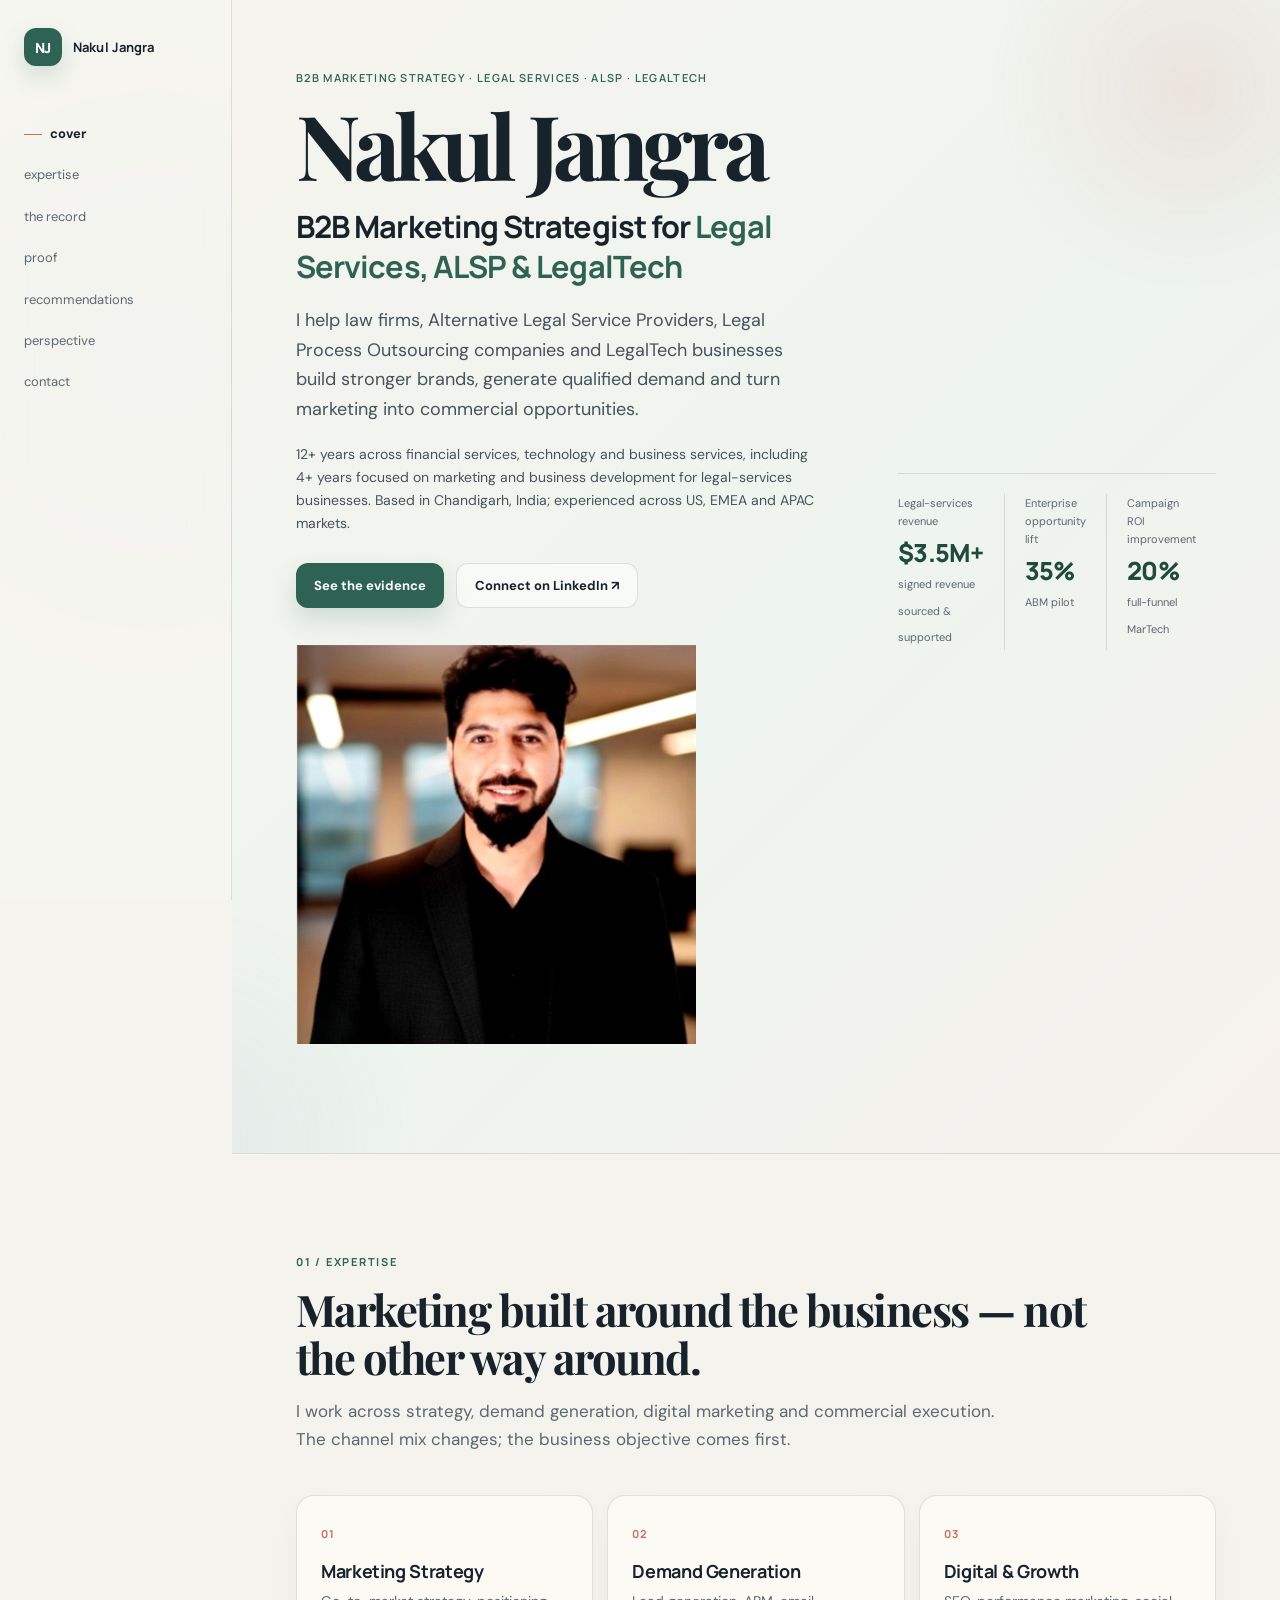
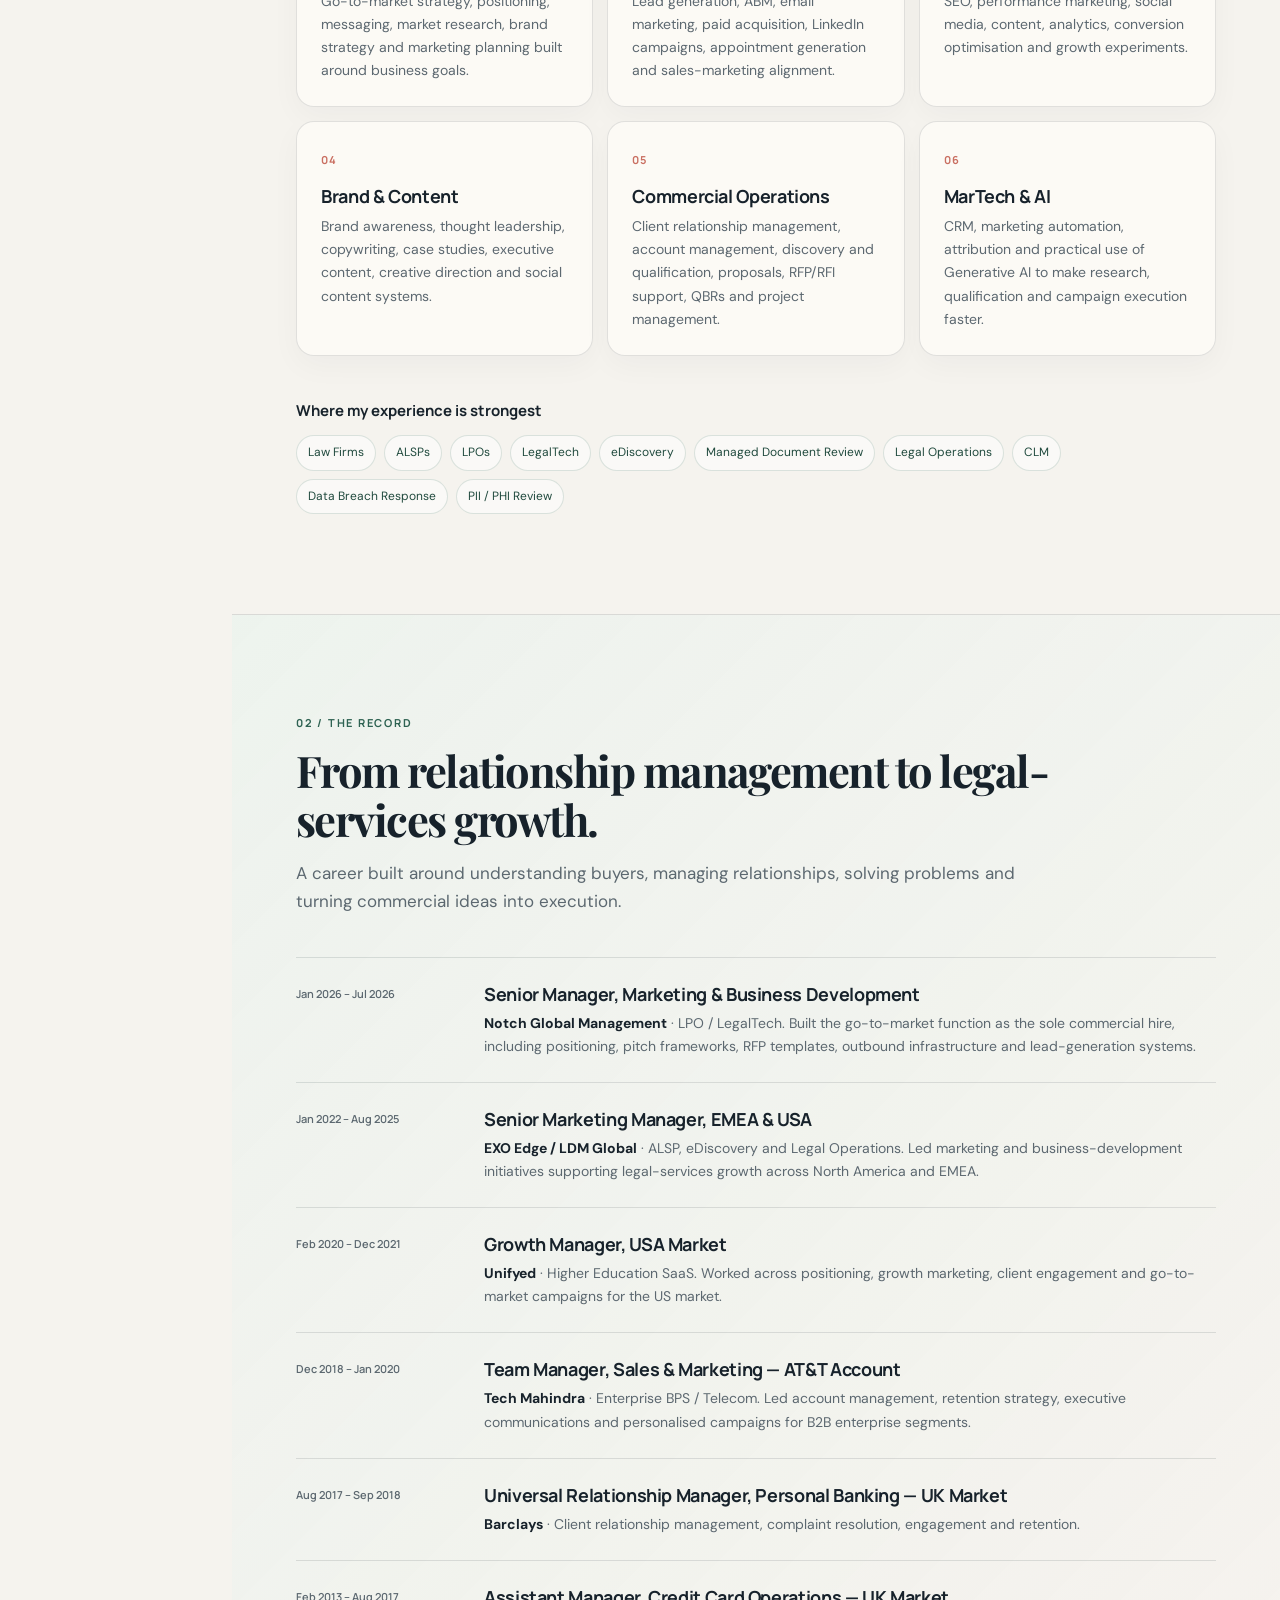
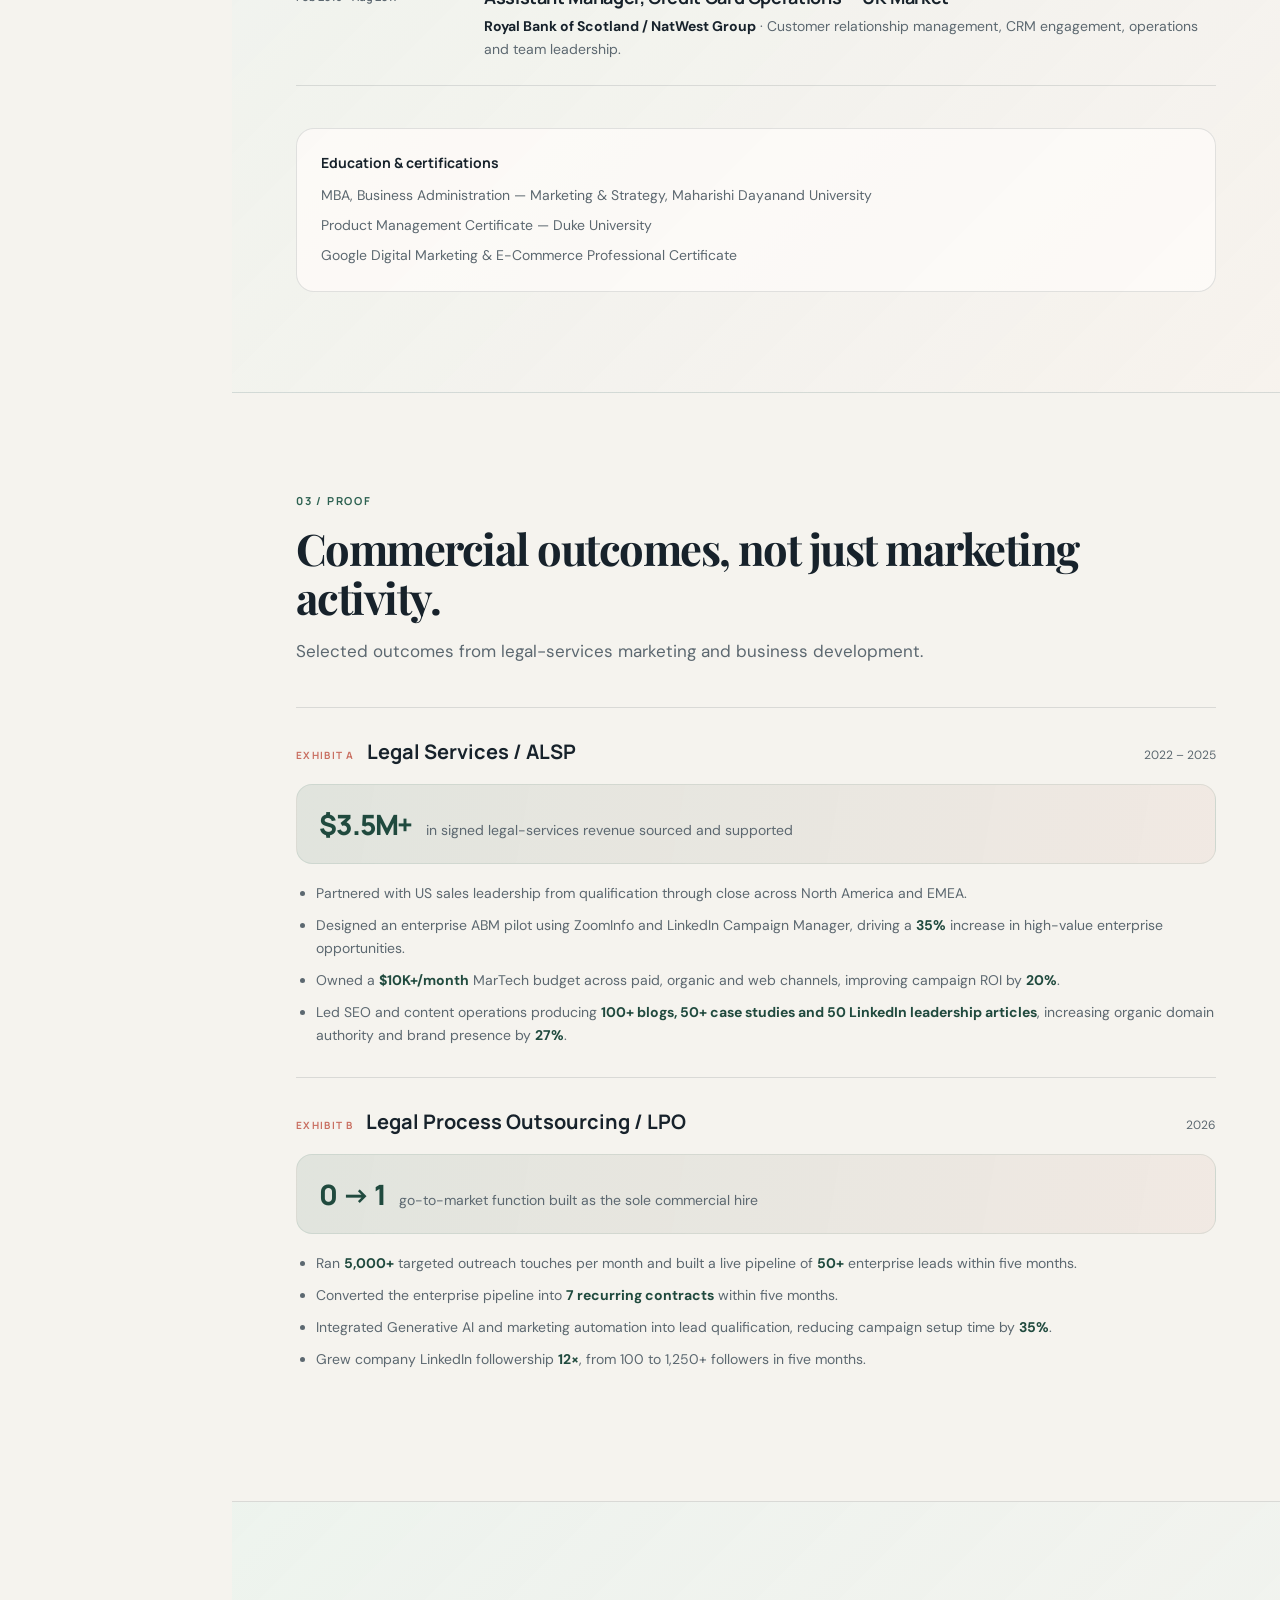
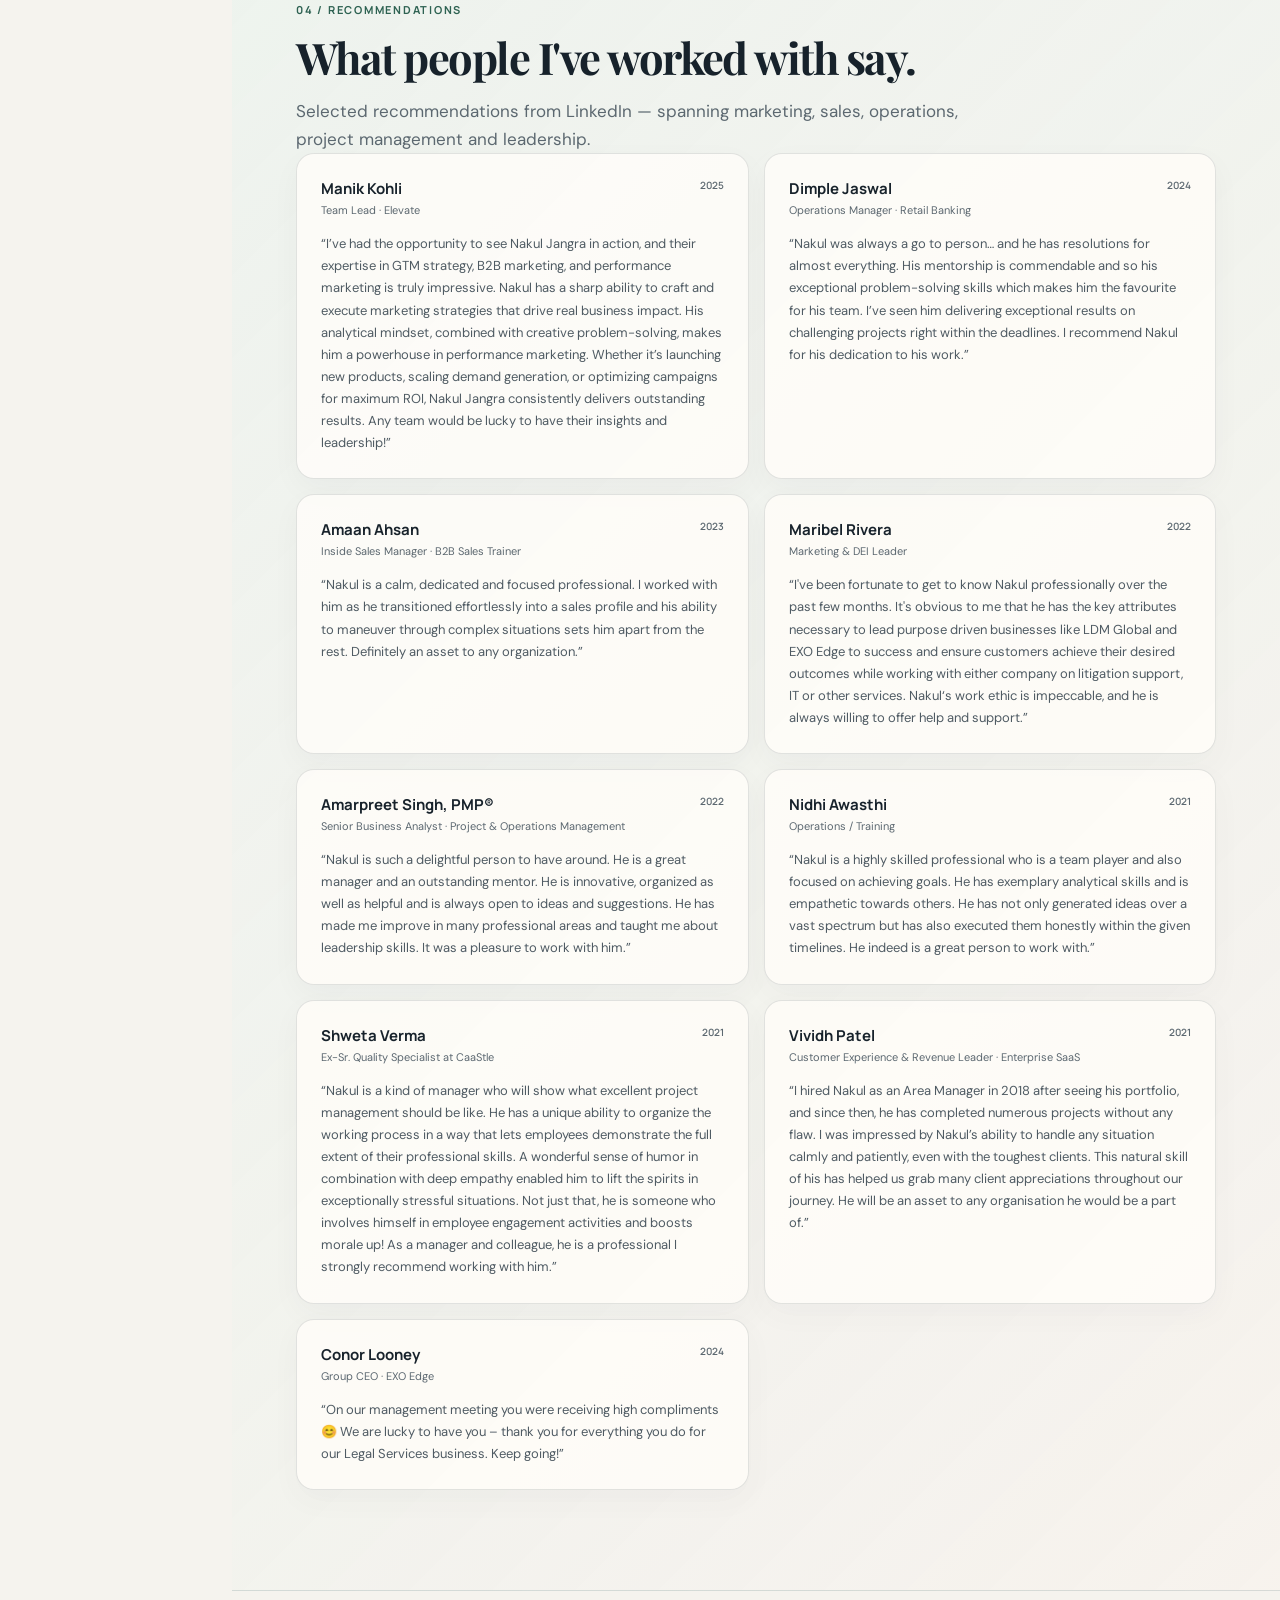
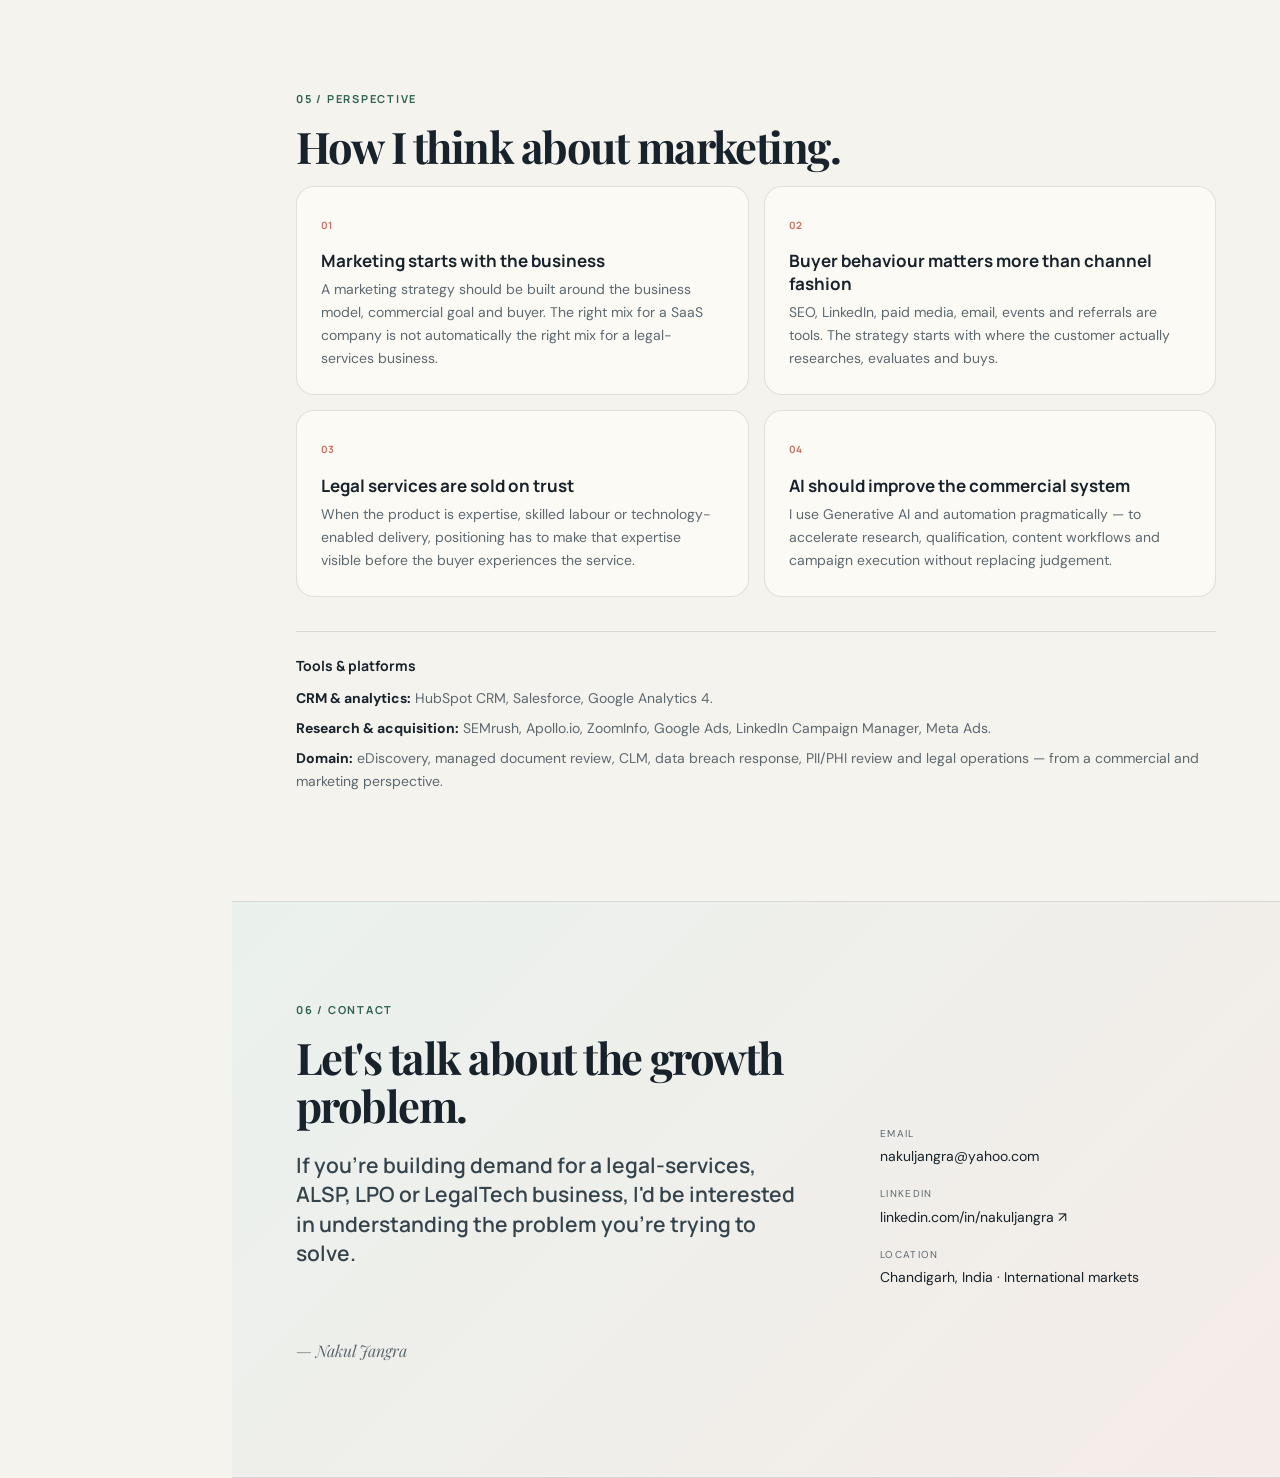
==== index.html @ 1f7b8ac9 "Update index.html" ====
<!DOCTYPE html>
<html lang="en">
<head>
<meta charset="UTF-8">
<meta name="viewport" content="width=device-width, initial-scale=1.0">

<title>Nakul Jangra | B2B Marketing Strategist for Legal Services, ALSP &amp; LegalTech</title>
<meta name="description" content="Nakul Jangra is a B2B Marketing Strategist specialising in legal services, ALSPs, LPO, LegalTech, eDiscovery, demand generation, SEO and growth marketing across the US, UK, UAE and international markets.">
<link rel="canonical" href="https://nakuljangra.github.io/">

<meta property="og:type" content="website">
<meta property="og:title" content="Nakul Jangra | B2B Marketing Strategist for Legal Services, ALSP &amp; LegalTech">
<meta property="og:description" content="B2B marketing strategy, demand generation, SEO, digital and growth marketing for legal services, ALSPs, LPOs and LegalTech businesses.">
<meta property="og:url" content="https://nakuljangra.github.io/">

<meta name="twitter:card" content="summary_large_image">
<meta name="twitter:title" content="Nakul Jangra | B2B Marketing Strategist for Legal Services, ALSP &amp; LegalTech">
<meta name="twitter:description" content="Marketing strategy and demand generation for legal services, ALSPs, LPOs and LegalTech businesses.">

<link rel="preconnect" href="https://fonts.googleapis.com">
<link rel="preconnect" href="https://fonts.gstatic.com" crossorigin>
<link href="https://fonts.googleapis.com/css2?family=DM+Sans:wght@400;500;600;700&family=Manrope:wght@500;600;700;800&family=Playfair+Display:wght@600;700&display=swap" rel="stylesheet">
<link rel="stylesheet" href="styles.css">

<script type="application/ld+json">
{
  "@context":"https://schema.org",
  "@type":"Person",
  "name":"Nakul Jangra",
  "url":"https://nakuljangra.github.io/",
  "jobTitle":"B2B Marketing Strategist",
  "description":"B2B Marketing Strategist specialising in legal services, Alternative Legal Service Providers, Legal Process Outsourcing, LegalTech and eDiscovery.",
  "email":"mailto:nakuljangra@yahoo.com",
  "address":{"@type":"PostalAddress","addressLocality":"Chandigarh","addressCountry":"IN"},
  "sameAs":["https://www.linkedin.com/in/nakuljangra/"]
}
</script>
</head>

<body>
<nav class="index" aria-label="Section navigation">
  <a class="brand" href="#brief" aria-label="Nakul Jangra home">
    <span class="brand__mark">NJ</span>
    <span class="brand__name">Nakul Jangra</span>
  </a>

  <ul class="index__list">
    <li><a href="#brief" class="index__link is-active">cover</a></li>
    <li><a href="#specialisation" class="index__link">expertise</a></li>
    <li><a href="#record" class="index__link">the record</a></li>
    <li><a href="#exhibits" class="index__link">proof</a></li>
    <li><a href="#recommendations" class="index__link">recommendations</a></li>
    <li><a href="#notes" class="index__link">perspective</a></li>
    <li><a href="#contact" class="index__link">contact</a></li>
  </ul>
</nav>

<main>

<section id="brief" class="section hero">
  <div class="hero__glow hero__glow--one"></div>
  <div class="hero__glow hero__glow--two"></div>

  <div class="hero__inner">
    <div class="hero__copy">
      <p class="eyebrow">B2B marketing strategy · Legal services · ALSP · LegalTech</p>
      <h1 class="name">Nakul Jangra</h1>
      <p class="role">B2B Marketing Strategist for <span>Legal Services, ALSP &amp; LegalTech</span></p>
      <p class="dek">I help law firms, Alternative Legal Service Providers, Legal Process Outsourcing companies and LegalTech businesses build stronger brands, generate qualified demand and turn marketing into commercial opportunities.</p>
      <p class="dek dek--small">12+ years across financial services, technology and business services, including 4+ years focused on marketing and business development for legal-services businesses. Based in Chandigarh, India; experienced across US, EMEA and APAC markets.</p>

      <div class="hero__actions">
        <a class="button button--primary" href="#proof">See the evidence</a>
        <a class="button button--ghost" href="https://www.linkedin.com/in/nakuljangra/" target="_blank" rel="noopener">Connect on LinkedIn ↗</a>
      </div>

  <div class="hero_portrait">
    <img src="1770919822535.jpg" alt="Nakul Jangra">
  </div>

</div>

      <dl class="ledger-strip" id="ledger-strip">
        <div class="ledger-strip__item">
          <dt>Legal-services revenue</dt>
          <dd data-count="3.5" data-suffix="M+" data-prefix="$">$0M+</dd>
          <span>signed revenue sourced &amp; supported</span>
        </div>
        <div class="ledger-strip__item">
          <dt>Enterprise opportunity lift</dt>
          <dd data-count="35" data-suffix="%" data-prefix="">0%</dd>
          <span>ABM pilot</span>
        </div>
        <div class="ledger-strip__item">
          <dt>Campaign ROI improvement</dt>
          <dd data-count="20" data-suffix="%" data-prefix="">0%</dd>
          <span>full-funnel MarTech</span>
        </div>
      </dl>
    </div>
  </div>
</section>

<section id="specialisation" class="section">
  <div class="col col--wide">
    <p class="section-kicker">01 / Expertise</p>
    <h2 class="section-title">Marketing built around the business — not the other way around.</h2>
    <p class="section-intro">I work across strategy, demand generation, digital marketing and commercial execution. The channel mix changes; the business objective comes first.</p>

    <div class="capability-grid">
      <article class="capability"><span class="capability__number">01</span><h3>Marketing Strategy</h3><p>Go-to-market strategy, positioning, messaging, market research, brand strategy and marketing planning built around business goals.</p></article>
      <article class="capability"><span class="capability__number">02</span><h3>Demand Generation</h3><p>Lead generation, ABM, email marketing, paid acquisition, LinkedIn campaigns, appointment generation and sales-marketing alignment.</p></article>
      <article class="capability"><span class="capability__number">03</span><h3>Digital &amp; Growth</h3><p>SEO, performance marketing, social media, content, analytics, conversion optimisation and growth experiments.</p></article>
      <article class="capability"><span class="capability__number">04</span><h3>Brand &amp; Content</h3><p>Brand awareness, thought leadership, copywriting, case studies, executive content, creative direction and social content systems.</p></article>
      <article class="capability"><span class="capability__number">05</span><h3>Commercial Operations</h3><p>Client relationship management, account management, discovery and qualification, proposals, RFP/RFI support, QBRs and project management.</p></article>
      <article class="capability"><span class="capability__number">06</span><h3>MarTech &amp; AI</h3><p>CRM, marketing automation, attribution and practical use of Generative AI to make research, qualification and campaign execution faster.</p></article>
    </div>

    <div class="audience-block">
      <h3>Where my experience is strongest</h3>
      <div class="tag-list"><span>Law Firms</span><span>ALSPs</span><span>LPOs</span><span>LegalTech</span><span>eDiscovery</span><span>Managed Document Review</span><span>Legal Operations</span><span>CLM</span><span>Data Breach Response</span><span>PII / PHI Review</span></div>
    </div>
  </div>
</section>

<section id="record" class="section section--tint">
  <div class="col col--wide">
    <p class="section-kicker">02 / The record</p>
    <h2 class="section-title">From relationship management to legal-services growth.</h2>
    <p class="section-intro">A career built around understanding buyers, managing relationships, solving problems and turning commercial ideas into execution.</p>

    <ol class="timeline">
      <li><div class="timeline__when">Jan 2026 – Jul 2026</div><div class="timeline__what"><h3>Senior Manager, Marketing &amp; Business Development</h3><p><strong>Notch Global Management</strong> · LPO / LegalTech. Built the go-to-market function as the sole commercial hire, including positioning, pitch frameworks, RFP templates, outbound infrastructure and lead-generation systems.</p></div></li>
      <li><div class="timeline__when">Jan 2022 – Aug 2025</div><div class="timeline__what"><h3>Senior Marketing Manager, EMEA &amp; USA</h3><p><strong>EXO Edge / LDM Global</strong> · ALSP, eDiscovery and Legal Operations. Led marketing and business-development initiatives supporting legal-services growth across North America and EMEA.</p></div></li>
      <li><div class="timeline__when">Feb 2020 – Dec 2021</div><div class="timeline__what"><h3>Growth Manager, USA Market</h3><p><strong>Unifyed</strong> · Higher Education SaaS. Worked across positioning, growth marketing, client engagement and go-to-market campaigns for the US market.</p></div></li>
      <li><div class="timeline__when">Dec 2018 – Jan 2020</div><div class="timeline__what"><h3>Team Manager, Sales &amp; Marketing — AT&amp;T Account</h3><p><strong>Tech Mahindra</strong> · Enterprise BPS / Telecom. Led account management, retention strategy, executive communications and personalised campaigns for B2B enterprise segments.</p></div></li>
      <li><div class="timeline__when">Aug 2017 – Sep 2018</div><div class="timeline__what"><h3>Universal Relationship Manager, Personal Banking — UK Market</h3><p><strong>Barclays</strong> · Client relationship management, complaint resolution, engagement and retention.</p></div></li>
      <li><div class="timeline__when">Feb 2013 – Aug 2017</div><div class="timeline__what"><h3>Assistant Manager, Credit Card Operations — UK Market</h3><p><strong>Royal Bank of Scotland / NatWest Group</strong> · Customer relationship management, CRM engagement, operations and team leadership.</p></div></li>
    </ol>

    <div class="credentials">
      <h3>Education &amp; certifications</h3>
      <ul>
        <li>MBA, Business Administration — Marketing &amp; Strategy, Maharishi Dayanand University</li>
        <li>Product Management Certificate — Duke University</li>
        <li>Google Digital Marketing &amp; E-Commerce Professional Certificate</li>
      </ul>
    </div>
  </div>
</section>

<section id="exhibits" class="section">
  <div class="col col--wide">
    <p class="section-kicker">03 / Proof</p>
    <h2 class="section-title">Commercial outcomes, not just marketing activity.</h2>
    <p class="section-intro">Selected outcomes from legal-services marketing and business development.</p>

    <article class="exhibit" id="proof">
      <div class="exhibit__head"><span class="exhibit__label">Exhibit A</span><h3>Legal Services / ALSP</h3><span class="exhibit__when">2022 – 2025</span></div>
      <div class="exhibit__stat"><span class="exhibit__number">$3.5M+</span><span>in signed legal-services revenue sourced and supported</span></div>
      <ul>
        <li>Partnered with US sales leadership from qualification through close across North America and EMEA.</li>
        <li>Designed an enterprise ABM pilot using ZoomInfo and LinkedIn Campaign Manager, driving a <strong>35%</strong> increase in high-value enterprise opportunities.</li>
        <li>Owned a <strong>$10K+/month</strong> MarTech budget across paid, organic and web channels, improving campaign ROI by <strong>20%</strong>.</li>
        <li>Led SEO and content operations producing <strong>100+ blogs, 50+ case studies and 50 LinkedIn leadership articles</strong>, increasing organic domain authority and brand presence by <strong>27%</strong>.</li>
      </ul>
    </article>

    <article class="exhibit">
      <div class="exhibit__head"><span class="exhibit__label">Exhibit B</span><h3>Legal Process Outsourcing / LPO</h3><span class="exhibit__when">2026</span></div>
      <div class="exhibit__stat"><span class="exhibit__number">0 → 1</span><span>go-to-market function built as the sole commercial hire</span></div>
      <ul>
        <li>Ran <strong>5,000+</strong> targeted outreach touches per month and built a live pipeline of <strong>50+</strong> enterprise leads within five months.</li>
        <li>Converted the enterprise pipeline into <strong>7 recurring contracts</strong> within five months.</li>
        <li>Integrated Generative AI and marketing automation into lead qualification, reducing campaign setup time by <strong>35%</strong>.</li>
        <li>Grew company LinkedIn followership <strong>12×</strong>, from 100 to 1,250+ followers in five months.</li>
      </ul>
    </article>
  </div>
</section>

<section id="recommendations" class="section section--tint">
  <div class="col col--wide">
    <p class="section-kicker">04 / Recommendations</p>

    <div class="recommendations__heading">
      <div>
        <h2 class="section-title">What people I've worked with say.</h2>
        <p class="section-intro">Selected recommendations from LinkedIn — spanning marketing, sales, operations, project management and leadership.</p>
      </div>
    </div>

    <div class="recommendation-grid" data-panel="received">

      <article class="recommendation">
        <div class="rec-top"><div><h3><a href="https://www.linkedin.com/in/manikkohlii/" target="_blank" rel="noopener">Manik Kohli</a></h3><p>Team Lead · Elevate</p></div><span>2025</span></div>
        <blockquote>“I’ve had the opportunity to see Nakul Jangra in action, and their expertise in GTM strategy, B2B marketing, and performance marketing is truly impressive. Nakul has a sharp ability to craft and execute marketing strategies that drive real business impact. His analytical mindset, combined with creative problem-solving, makes him a powerhouse in performance marketing. Whether it’s launching new products, scaling demand generation, or optimizing campaigns for maximum ROI, Nakul Jangra consistently delivers outstanding results. Any team would be lucky to have their insights and leadership!”</blockquote>
      </article>

      <article class="recommendation">
        <div class="rec-top"><div><h3><a href="https://www.linkedin.com/in/dimple-j-74852722/" target="_blank" rel="noopener">Dimple Jaswal</a></h3><p>Operations Manager · Retail Banking</p></div><span>2024</span></div>
        <blockquote>“Nakul was always a go to person… and he has resolutions for almost everything. His mentorship is commendable and so his exceptional problem-solving skills which makes him the favourite for his team. I’ve seen him delivering exceptional results on challenging projects right within the deadlines. I recommend Nakul for his dedication to his work.”</blockquote>
      </article>

      <article class="recommendation">
        <div class="rec-top"><div><h3><a href="https://www.linkedin.com/in/master-closer/" target="_blank" rel="noopener">Amaan Ahsan</a></h3><p>Inside Sales Manager · B2B Sales Trainer</p></div><span>2023</span></div>
        <blockquote>“Nakul is a calm, dedicated and focused professional. I worked with him as he transitioned effortlessly into a sales profile and his ability to maneuver through complex situations sets him apart from the rest. Definitely an asset to any organization.”</blockquote>
      </article>

      <article class="recommendation">
        <div class="rec-top"><div><h3><a href="https://www.linkedin.com/in/maribelrivera/" target="_blank" rel="noopener">Maribel Rivera</a></h3><p>Marketing &amp; DEI Leader</p></div><span>2022</span></div>
        <blockquote>“I've been fortunate to get to know Nakul professionally over the past few months. It's obvious to me that he has the key attributes necessary to lead purpose driven businesses like LDM Global and EXO Edge to success and ensure customers achieve their desired outcomes while working with either company on litigation support, IT or other services. Nakul‘s work ethic is impeccable, and he is always willing to offer help and support.”</blockquote>
      </article>

      <article class="recommendation">
        <div class="rec-top"><div><h3><a href="https://www.linkedin.com/in/amarpreet-singh-%F0%9D%97%A3%F0%9D%97%A0%F0%9D%97%A3%C2%AE-1a123710b/" target="_blank" rel="noopener">Amarpreet Singh, PMP®</a></h3><p>Senior Business Analyst · Project &amp; Operations Management</p></div><span>2022</span></div>
        <blockquote>“Nakul is such a delightful person to have around. He is a great manager and an outstanding mentor. He is innovative, organized as well as helpful and is always open to ideas and suggestions. He has made me improve in many professional areas and taught me about leadership skills. It was a pleasure to work with him.”</blockquote>
      </article>

      <article class="recommendation">
        <div class="rec-top"><div><h3><a href="https://www.linkedin.com/in/nidhi-awasthi-8a590a193/" target="_blank" rel="noopener">Nidhi Awasthi</a></h3><p>Operations / Training</p></div><span>2021</span></div>
        <blockquote>“Nakul is a highly skilled professional who is a team player and also focused on achieving goals. He has exemplary analytical skills and is empathetic towards others. He has not only generated ideas over a vast spectrum but has also executed them honestly within the given timelines. He indeed is a great person to work with.”</blockquote>
      </article>

      <article class="recommendation">
        <div class="rec-top"><div><h3><a href="https://www.linkedin.com/in/shweta-verma-4b777613b/" target="_blank" rel="noopener">Shweta Verma</a></h3><p>Ex-Sr. Quality Specialist at CaaStle</p></div><span>2021</span></div>
        <blockquote>“Nakul is a kind of manager who will show what excellent project management should be like. He has a unique ability to organize the working process in a way that lets employees demonstrate the full extent of their professional skills. A wonderful sense of humor in combination with deep empathy enabled him to lift the spirits in exceptionally stressful situations. Not just that, he is someone who involves himself in employee engagement activities and boosts morale up! As a manager and colleague, he is a professional I strongly recommend working with him.”</blockquote>
      </article>

      <article class="recommendation">
        <div class="rec-top"><div><h3><a href="https://www.linkedin.com/in/vividh-patel-76b621148/" target="_blank" rel="noopener">Vividh Patel</a></h3><p>Customer Experience &amp; Revenue Leader · Enterprise SaaS</p></div><span>2021</span></div>
        <blockquote>“I hired Nakul as an Area Manager in 2018 after seeing his portfolio, and since then, he has completed numerous projects without any flaw. I was impressed by Nakul’s ability to handle any situation calmly and patiently, even with the toughest clients. This natural skill of his has helped us grab many client appreciations throughout our journey. He will be an asset to any organisation he would be a part of.”</blockquote>
      </article>

      <article class="recommendation">
        <div class="rec-top"><div><h3>Conor Looney</h3><p>Group CEO · EXO Edge</p></div><span>2024</span></div>
        <blockquote>“On our management meeting you were receiving high compliments 😊 We are lucky to have you – thank you for everything you do for our Legal Services business. Keep going!”</blockquote>
      </article>

    </div>
  </div>
</section>

<section id="notes" class="section">
  <div class="col col--wide">
    <p class="section-kicker">05 / Perspective</p>
    <h2 class="section-title">How I think about marketing.</h2>

    <div class="notes-grid">
      <article><span>01</span><h3>Marketing starts with the business</h3><p>A marketing strategy should be built around the business model, commercial goal and buyer. The right mix for a SaaS company is not automatically the right mix for a legal-services business.</p></article>
      <article><span>02</span><h3>Buyer behaviour matters more than channel fashion</h3><p>SEO, LinkedIn, paid media, email, events and referrals are tools. The strategy starts with where the customer actually researches, evaluates and buys.</p></article>
      <article><span>03</span><h3>Legal services are sold on trust</h3><p>When the product is expertise, skilled labour or technology-enabled delivery, positioning has to make that expertise visible before the buyer experiences the service.</p></article>
      <article><span>04</span><h3>AI should improve the commercial system</h3><p>I use Generative AI and automation pragmatically — to accelerate research, qualification, content workflows and campaign execution without replacing judgement.</p></article>
    </div>

    <div class="skills">
      <h3>Tools &amp; platforms</h3>
      <p><strong>CRM &amp; analytics:</strong> HubSpot CRM, Salesforce, Google Analytics 4.</p>
      <p><strong>Research &amp; acquisition:</strong> SEMrush, Apollo.io, ZoomInfo, Google Ads, LinkedIn Campaign Manager, Meta Ads.</p>
      <p><strong>Domain:</strong> eDiscovery, managed document review, CLM, data breach response, PII/PHI review and legal operations — from a commercial and marketing perspective.</p>
    </div>
  </div>
</section>

<section id="contact" class="section contact">
  <div class="col col--wide">
    <p class="section-kicker">06 / Contact</p>

    <div class="contact__grid">
      <div>
        <h2 class="section-title">Let's talk about the growth problem.</h2>
        <p class="contact__lead">If you're building demand for a legal-services, ALSP, LPO or LegalTech business, I'd be interested in understanding the problem you're trying to solve.</p>
      </div>

      <dl class="contact__list">
        <div><dt>Email</dt><dd><a href="mailto:nakuljangra@yahoo.com">nakuljangra@yahoo.com</a></dd></div>
        <div><dt>LinkedIn</dt><dd><a href="https://www.linkedin.com/in/nakuljangra/" target="_blank" rel="noopener">linkedin.com/in/nakuljangra ↗</a></dd></div>
        <div><dt>Location</dt><dd>Chandigarh, India · International markets</dd></div>
      </dl>
    </div>

    <p class="signoff">— Nakul Jangra</p>
  </div>
</section>

</main>

<script src="script.js"></script>
</body>
</html>
---- styles.css ----
:root{
  --bg:#f5f3ee; --surface:#fffdf9; --surface-2:#edf4ef; --ink:#17222b; --muted:#5c6870;
  --line:rgba(23,34,43,.12); --green:#2e6252; --green-dark:#204a3e; --coral:#c96f61;
  --gold:#c9a35a; --blue:#6f91a6; --nav:232px; --max:1080px;
  --sans:"DM Sans",-apple-system,BlinkMacSystemFont,sans-serif; --display:"Manrope",sans-serif;
  --serif:"Playfair Display",Georgia,serif;
}
*{box-sizing:border-box} html{scroll-behavior:smooth}
body{margin:0;color:var(--ink);background:var(--bg);font-family:var(--sans);font-size:16px;line-height:1.65;-webkit-font-smoothing:antialiased}
body:before{content:"";position:fixed;inset:0;pointer-events:none;z-index:-2;background:
radial-gradient(circle at 78% 8%,rgba(201,111,97,.13),transparent 25%),
radial-gradient(circle at 12% 40%,rgba(111,145,166,.10),transparent 26%),
radial-gradient(circle at 85% 72%,rgba(46,98,82,.09),transparent 30%)}
a{color:inherit} a:focus-visible,button:focus-visible{outline:3px solid var(--gold);outline-offset:4px}
.index{position:fixed;left:0;top:0;width:var(--nav);height:100vh;padding:28px 24px;display:flex;flex-direction:column;gap:54px;border-right:1px solid var(--line);background:rgba(247,246,241,.78);backdrop-filter:blur(18px);z-index:20}
.brand{text-decoration:none;display:flex;align-items:center;gap:11px}.brand__mark{display:grid;place-items:center;width:38px;height:38px;border-radius:12px;background:var(--green);color:white;font:800 14px var(--display);letter-spacing:-.04em;box-shadow:0 10px 24px rgba(46,98,82,.18)}.brand__name{font:700 13px var(--display);letter-spacing:.01em}
.index__list{list-style:none;margin:0;padding:0;display:flex;flex-direction:column;gap:15px}.index__link{text-decoration:none;color:var(--muted);font-size:13px;padding:3px 0;transition:.2s}.index__link:hover,.index__link.is-active{color:var(--ink);font-weight:700}.index__link.is-active:before{content:"";display:inline-block;width:18px;height:1px;background:var(--coral);vertical-align:middle;margin-right:8px}
main{margin-left:var(--nav)}.section{position:relative;padding:100px 64px;border-bottom:1px solid var(--line);overflow:hidden}.col{max-width:720px}.col--wide{max-width:var(--max);margin:0 auto}.section-kicker{font:700 11px var(--display);letter-spacing:.16em;text-transform:uppercase;color:var(--green);margin:0 0 16px}.section-title{font:700 clamp(2rem,3.4vw,3.15rem) var(--serif);line-height:1.12;letter-spacing:-.035em;margin:0 0 15px;max-width:820px}.section-intro{color:var(--muted);max-width:720px;margin:0 0 42px;font-size:17px}
.hero{min-height:100vh;display:flex;align-items:center;padding-top:70px;background:linear-gradient(135deg,#f6f4ef 0%,#eef4ef 55%,#f7f1ed 100%)}.hero__glow{position:absolute;border-radius:999px;filter:blur(1px);opacity:.55;pointer-events:none}.hero__glow--one{width:420px;height:420px;right:-120px;top:-120px;background:radial-gradient(circle,rgba(201,111,97,.22),rgba(201,111,97,0) 68%)}.hero__glow--two{width:500px;height:500px;left:-300px;bottom:-240px;background:radial-gradient(circle,rgba(111,145,166,.18),rgba(111,145,166,0) 68%)}.hero__inner{max-width:var(--max);width:100%;margin:0 auto;display:grid;grid-template-columns:minmax(0,1.25fr) minmax(280px,.75fr);gap:72px;align-items:center}.eyebrow{font:600 11px var(--display);letter-spacing:.12em;text-transform:uppercase;color:var(--green);margin:0 0 18px}.name{font:700 clamp(3.5rem,7vw,6.5rem) var(--serif);line-height:.92;letter-spacing:-.06em;margin:0 0 22px}.role{font:700 clamp(1.3rem,2.4vw,2rem) var(--display);line-height:1.28;letter-spacing:-.03em;max-width:700px;margin:0 0 20px}.role span{color:var(--green)}.dek{font-size:18px;max-width:690px;color:#46535c;margin:0 0 18px}.dek--small{font-size:14px;max-width:660px;margin-bottom:28px}.hero__actions{display:flex;gap:12px;flex-wrap:wrap;margin-bottom:36px}.button{display:inline-flex;align-items:center;justify-content:center;min-height:45px;padding:0 18px;border-radius:12px;text-decoration:none;font-weight:700;font-size:13px;transition:transform .2s,box-shadow .2s}.button:hover{transform:translateY(-2px)}.button--primary{background:var(--green);color:#fff;box-shadow:0 12px 24px rgba(46,98,82,.17)}.button--ghost{border:1px solid var(--line);background:rgba(255,255,255,.5)}
.ledger-strip{display:grid;grid-template-columns:repeat(3,1fr);gap:0;border-top:1px solid var(--line);padding-top:20px;margin:0}.ledger-strip__item{padding-right:20px}.ledger-strip__item+ .ledger-strip__item{border-left:1px solid var(--line);padding-left:20px}.ledger-strip dt{font-size:11px;color:var(--muted);margin-bottom:5px}.ledger-strip dd{font:800 25px var(--display);color:var(--green-dark);margin:0;letter-spacing:-.03em}.ledger-strip span{font-size:11px;color:var(--muted)}
.hero__portrait{position:relative;justify-self:end;width:min(370px,100%);aspect-ratio:1/1.08}.hero__portrait:before{content:"";position:absolute;inset:9% -7% -7% 7%;border:1px solid rgba(46,98,82,.2);border-radius:32px;background:rgba(255,255,255,.35);transform:rotate(4deg)}.portrait__halo{position:absolute;inset:-9%;border-radius:50%;background:radial-gradient(circle,rgba(201,163,90,.17),rgba(201,163,90,0) 65%)}.hero__portrait img{position:relative;width:100%;height:100%;object-fit:cover;border-radius:30px;box-shadow:0 30px 70px rgba(23,34,43,.18);border:8px solid rgba(255,255,255,.7)}.portrait__badge{position:absolute;right:-24px;bottom:30px;width:190px;padding:15px 16px;border-radius:15px;background:rgba(255,253,249,.92);border:1px solid rgba(23,34,43,.08);box-shadow:0 18px 35px rgba(23,34,43,.12);backdrop-filter:blur(12px)}.portrait__badge strong{display:block;font:800 12px var(--display);color:var(--green-dark)}.portrait__badge span{display:block;font-size:11px;color:var(--muted);margin-top:3px}
.section--tint{background:linear-gradient(135deg,rgba(235,243,238,.78),rgba(247,242,237,.65))}.capability-grid{display:grid;grid-template-columns:repeat(3,1fr);gap:14px}.capability{padding:24px;border:1px solid var(--line);border-radius:18px;background:rgba(255,253,249,.72);box-shadow:0 10px 30px rgba(23,34,43,.035)}.capability__number{font:700 11px var(--display);color:var(--coral);letter-spacing:.1em}.capability h3{font:700 18px var(--display);margin:12px 0 7px;letter-spacing:-.02em}.capability p{margin:0;color:var(--muted);font-size:14px}.audience-block{margin-top:44px}.audience-block h3{font:700 15px var(--display);margin:0 0 14px}.tag-list{display:flex;flex-wrap:wrap;gap:8px}.tag-list span{padding:7px 11px;border:1px solid rgba(46,98,82,.16);background:rgba(255,255,255,.5);border-radius:999px;color:var(--green-dark);font-size:12px}
.timeline{list-style:none;margin:0;padding:0;border-top:1px solid var(--line)}.timeline>li{display:grid;grid-template-columns:160px 1fr;gap:28px;padding:24px 0;border-bottom:1px solid var(--line)}.timeline__when{font:600 11px var(--display);color:var(--muted);padding-top:4px}.timeline__what h3{font:700 18px var(--display);margin:0 0 6px;letter-spacing:-.02em}.timeline__what p{margin:0;color:var(--muted);font-size:14px}.timeline__what strong{color:var(--ink)}.credentials{margin-top:42px;padding:24px;border-radius:18px;background:rgba(255,253,249,.7);border:1px solid var(--line)}.credentials h3{font:700 14px var(--display);margin:0 0 12px}.credentials ul{list-style:none;margin:0;padding:0;display:grid;gap:7px;color:var(--muted);font-size:14px}
.exhibit{padding:30px 0;border-top:1px solid var(--line)}.exhibit__head{display:flex;align-items:baseline;gap:12px;flex-wrap:wrap;margin-bottom:18px}.exhibit__label{font:700 10px var(--display);letter-spacing:.13em;text-transform:uppercase;color:var(--coral)}.exhibit__head h3{font:700 20px var(--display);margin:0}.exhibit__when{margin-left:auto;color:var(--muted);font-size:12px}.exhibit__stat{display:flex;align-items:baseline;gap:14px;padding:20px 22px;margin-bottom:18px;border-radius:16px;background:linear-gradient(100deg,rgba(46,98,82,.1),rgba(201,111,97,.08));border:1px solid rgba(46,98,82,.1)}.exhibit__number{font:800 28px var(--display);color:var(--green-dark);letter-spacing:-.04em}.exhibit__stat span:last-child{color:var(--muted);font-size:14px}.exhibit ul{margin:0;padding-left:20px;display:grid;gap:9px;color:var(--muted);font-size:14px}.exhibit li strong{color:var(--green-dark)}
.recommendations__heading{display:flex;justify-content:space-between;align-items:end;gap:30px}.recommendations__heading .section-intro{margin-bottom:0}.rec-count{min-width:100px;text-align:right}.rec-count strong{display:block;font:800 40px var(--display);color:var(--green-dark);line-height:1}.rec-count span{font-size:11px;color:var(--muted);text-transform:uppercase;letter-spacing:.12em}.rec-tabs{display:flex;gap:7px;margin:32px 0 20px}.rec-tab{border:1px solid var(--line);background:rgba(255,255,255,.45);border-radius:999px;padding:8px 13px;font:700 12px var(--display);color:var(--muted);cursor:pointer}.rec-tab span{opacity:.65;margin-left:4px}.rec-tab.is-active{background:var(--green);border-color:var(--green);color:#fff}.recommendation-grid{display:grid;grid-template-columns:repeat(2,1fr);gap:15px}.recommendation{padding:24px;border:1px solid var(--line);border-radius:18px;background:rgba(255,253,249,.8);box-shadow:0 10px 30px rgba(23,34,43,.035)}.rec-top{display:flex;justify-content:space-between;gap:15px;margin-bottom:14px}.rec-top h3{margin:0;font:700 15px var(--display)}.rec-top h3 a{text-decoration:none}.rec-top h3 a:hover{text-decoration:underline;text-decoration-color:var(--coral)}.rec-top p{margin:2px 0 0;color:var(--muted);font-size:11px}.rec-top>span{font:600 10px var(--display);color:var(--muted)}blockquote{margin:0;color:#4f5b63;font-size:13px;line-height:1.7}.rec-empty{display:none;padding:28px;border:1px dashed var(--line);border-radius:16px;color:var(--muted);background:rgba(255,255,255,.4)}.rec-empty.is-visible{display:block}
.notes-grid{display:grid;grid-template-columns:repeat(2,1fr);gap:15px}.notes-grid article{padding:24px;border-radius:18px;border:1px solid var(--line);background:rgba(255,253,249,.65)}.notes-grid article>span{font:700 10px var(--display);color:var(--coral)}.notes-grid h3{font:700 17px var(--display);margin:12px 0 6px}.notes-grid p{margin:0;color:var(--muted);font-size:14px}.skills{margin-top:34px;padding-top:24px;border-top:1px solid var(--line);color:var(--muted);font-size:14px}.skills h3{color:var(--ink);font:700 14px var(--display);margin:0 0 12px}.skills p{margin:0 0 7px}.skills strong{color:var(--ink)}
.contact{background:linear-gradient(135deg,#eaf1ed,#f5ece8)}.contact__grid{display:grid;grid-template-columns:1.2fr .8fr;gap:80px;align-items:end}.contact__lead{font:600 21px var(--display);line-height:1.4;max-width:620px;color:#34434c}.contact__list{margin:0;padding:0;display:grid;gap:18px}.contact__list dt{font-size:10px;text-transform:uppercase;letter-spacing:.13em;color:var(--muted);margin-bottom:3px}.contact__list dd{margin:0;font-size:14px}.contact__list a{text-decoration:none}.contact__list a:hover{text-decoration:underline}.signoff{font:italic 16px var(--serif);color:var(--muted);margin-top:50px}
@media(max-width:1050px){:root{--nav:0px}.index{position:sticky;width:100%;height:auto;padding:12px 18px;display:flex;flex-direction:row;align-items:center;justify-content:space-between;gap:10px;background:rgba(247,246,241,.9)}.index__list{flex-direction:row;gap:14px;overflow-x:auto}.index__link{white-space:nowrap;font-size:11px}.brand__name{display:none}.index__link.is-active:before{display:none}.section{padding:78px 28px}.hero__inner{gap:40px}.hero__portrait{width:min(330px,100%)}}
@media(max-width:760px){.hero{padding-top:62px}.hero__inner{grid-template-columns:1fr;gap:45px}.hero__portrait{justify-self:center;width:min(310px,82vw);order:-1}.portrait__badge{right:-8px;bottom:18px}.name{font-size:4rem}.ledger-strip{grid-template-columns:1fr;gap:16px}.ledger-strip__item,.ledger-strip__item+.ledger-strip__item{border-left:0;padding:0}.capability-grid,.recommendation-grid,.notes-grid{grid-template-columns:1fr}.timeline>li{grid-template-columns:1fr;gap:7px}.exhibit__when{margin-left:0}.recommendations__heading{align-items:start}.rec-count{text-align:left}.contact__grid{grid-template-columns:1fr;gap:30px}.section{padding:64px 20px}}
@media(prefers-reduced-motion:reduce){html{scroll-behavior:auto}*{animation:none!important;transition:none!important}}
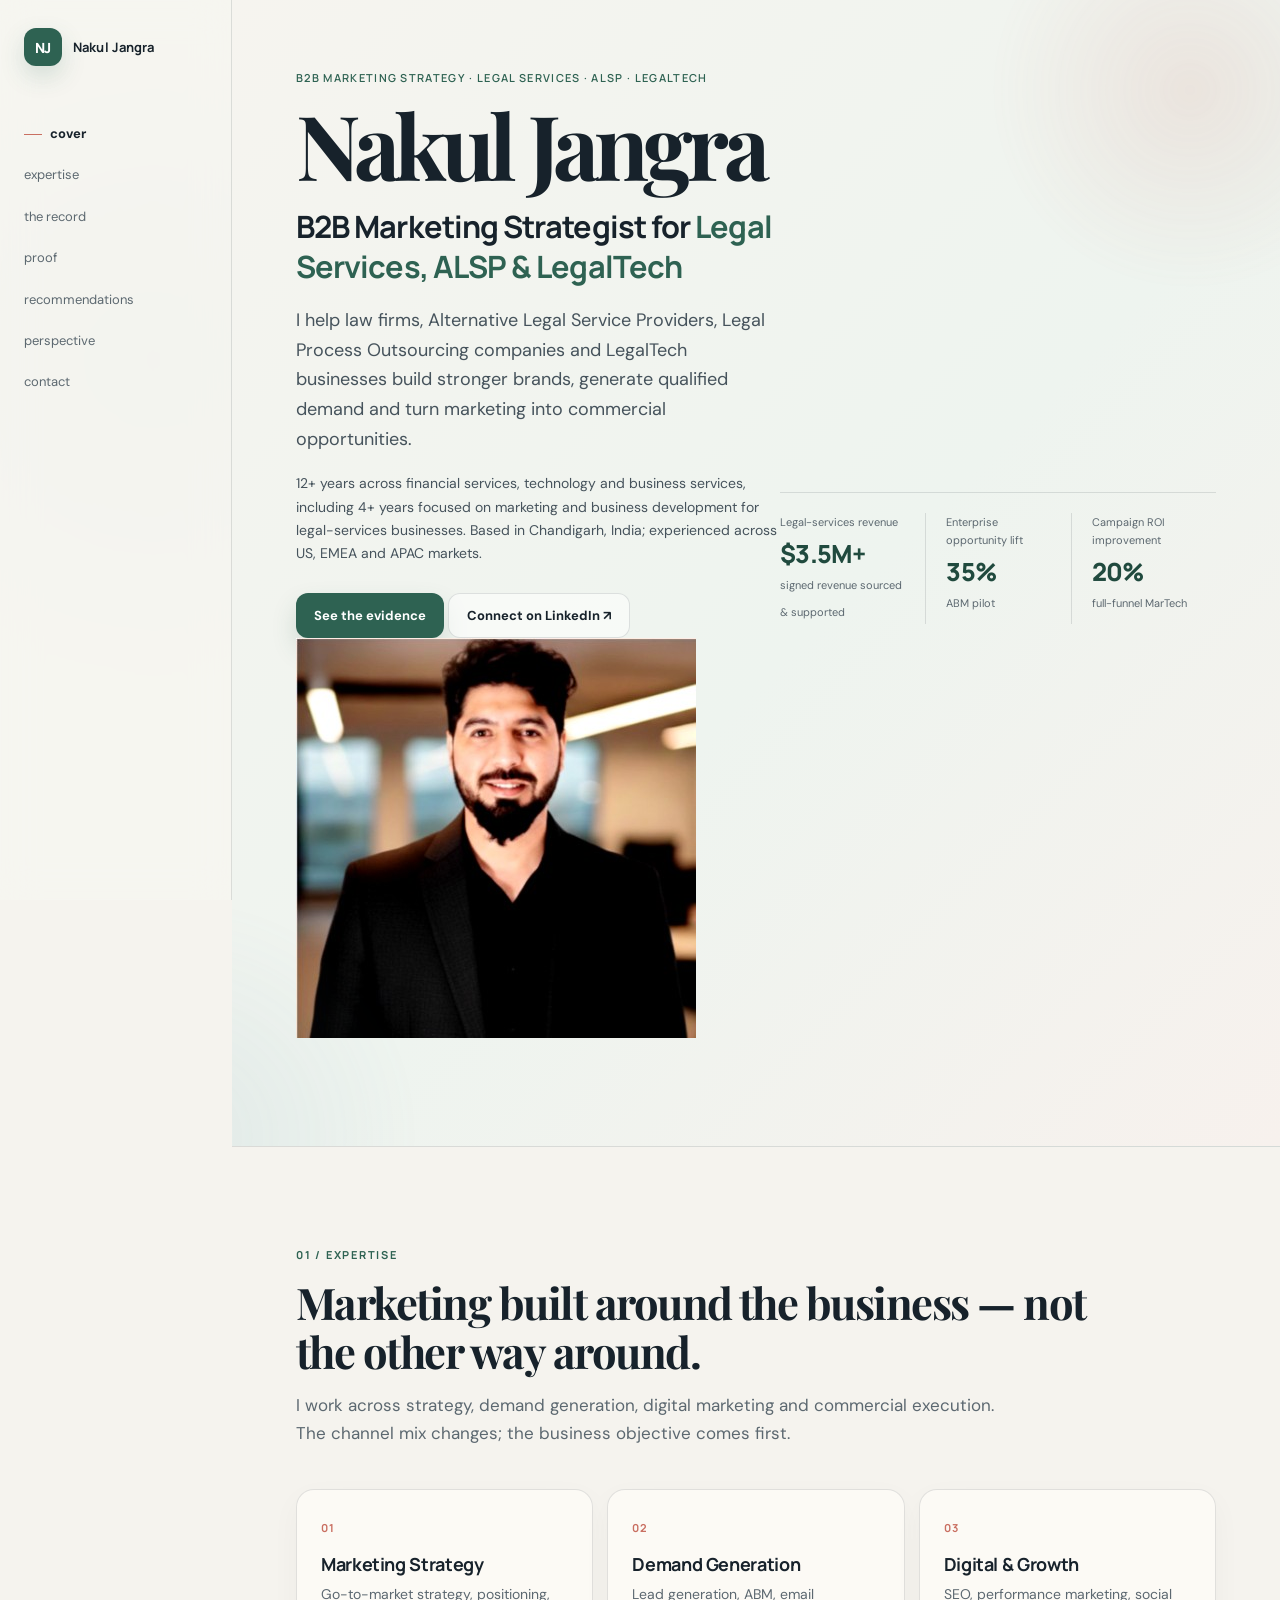
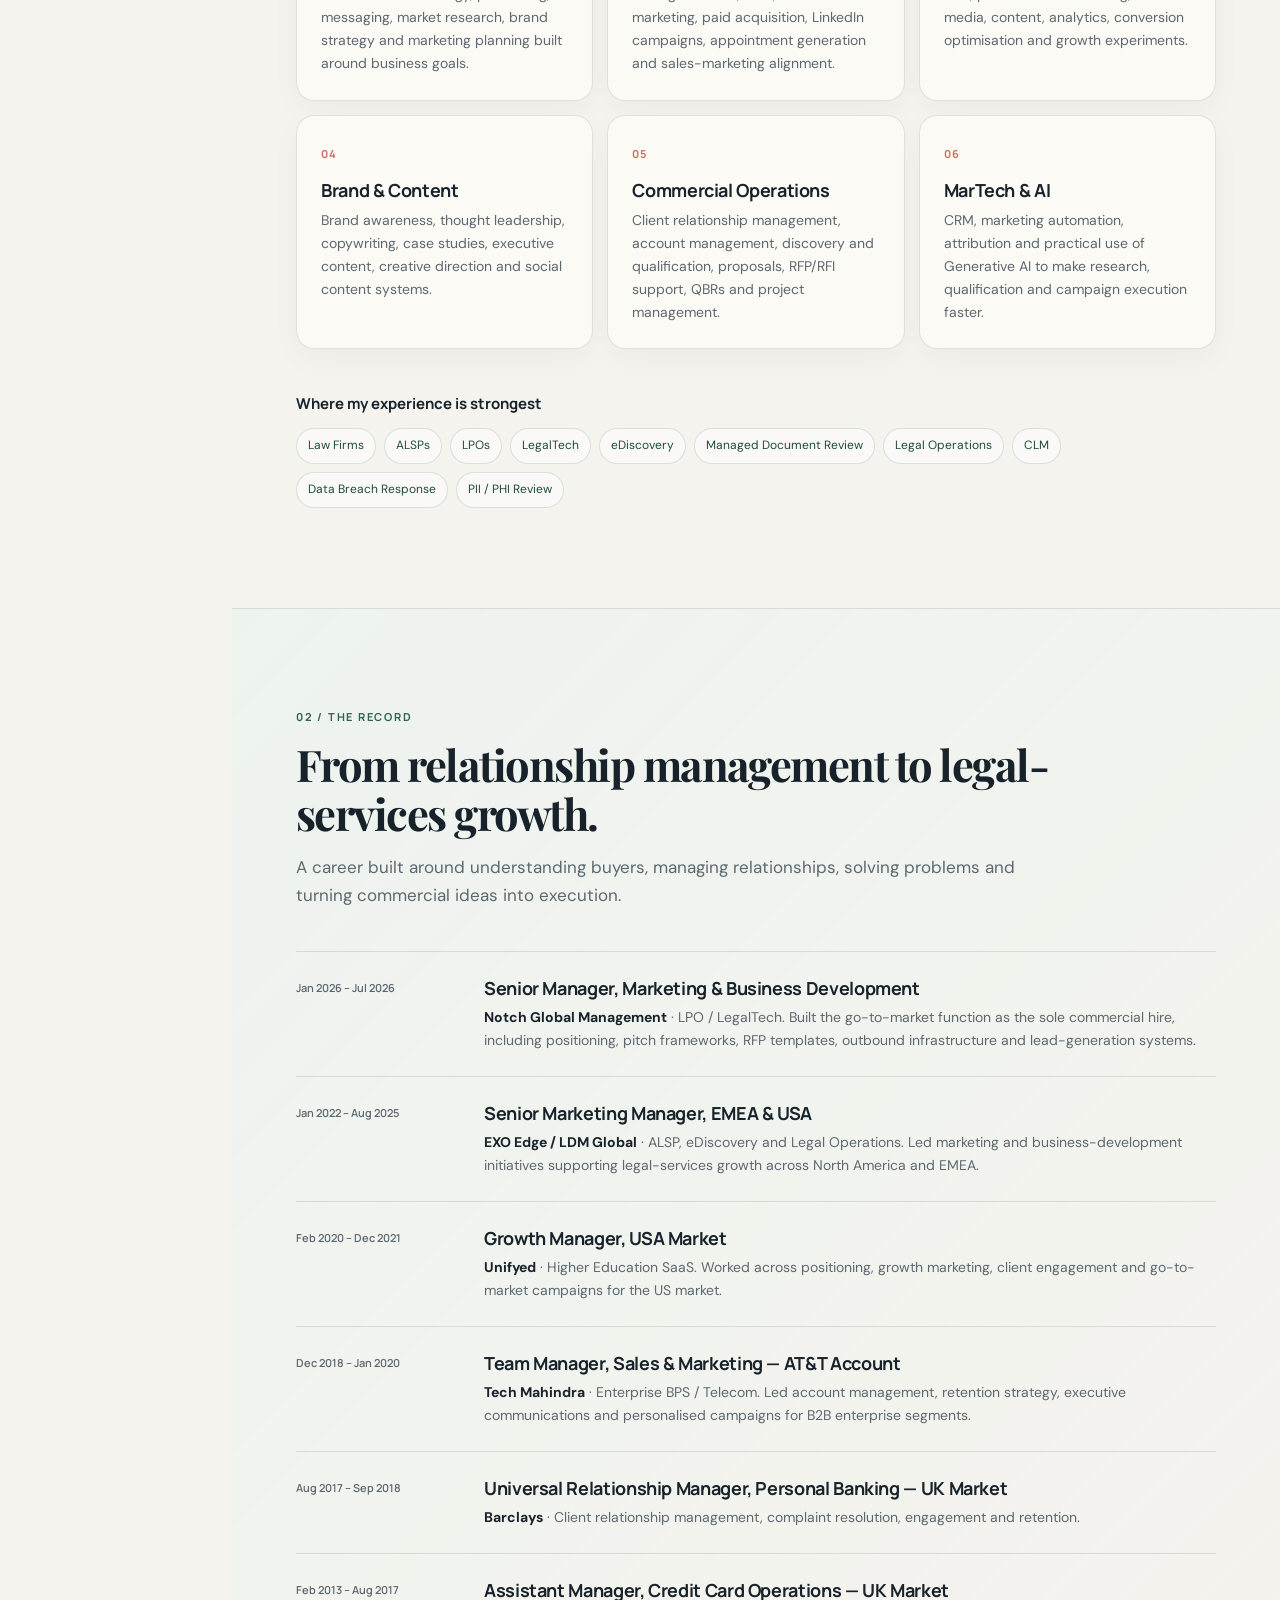
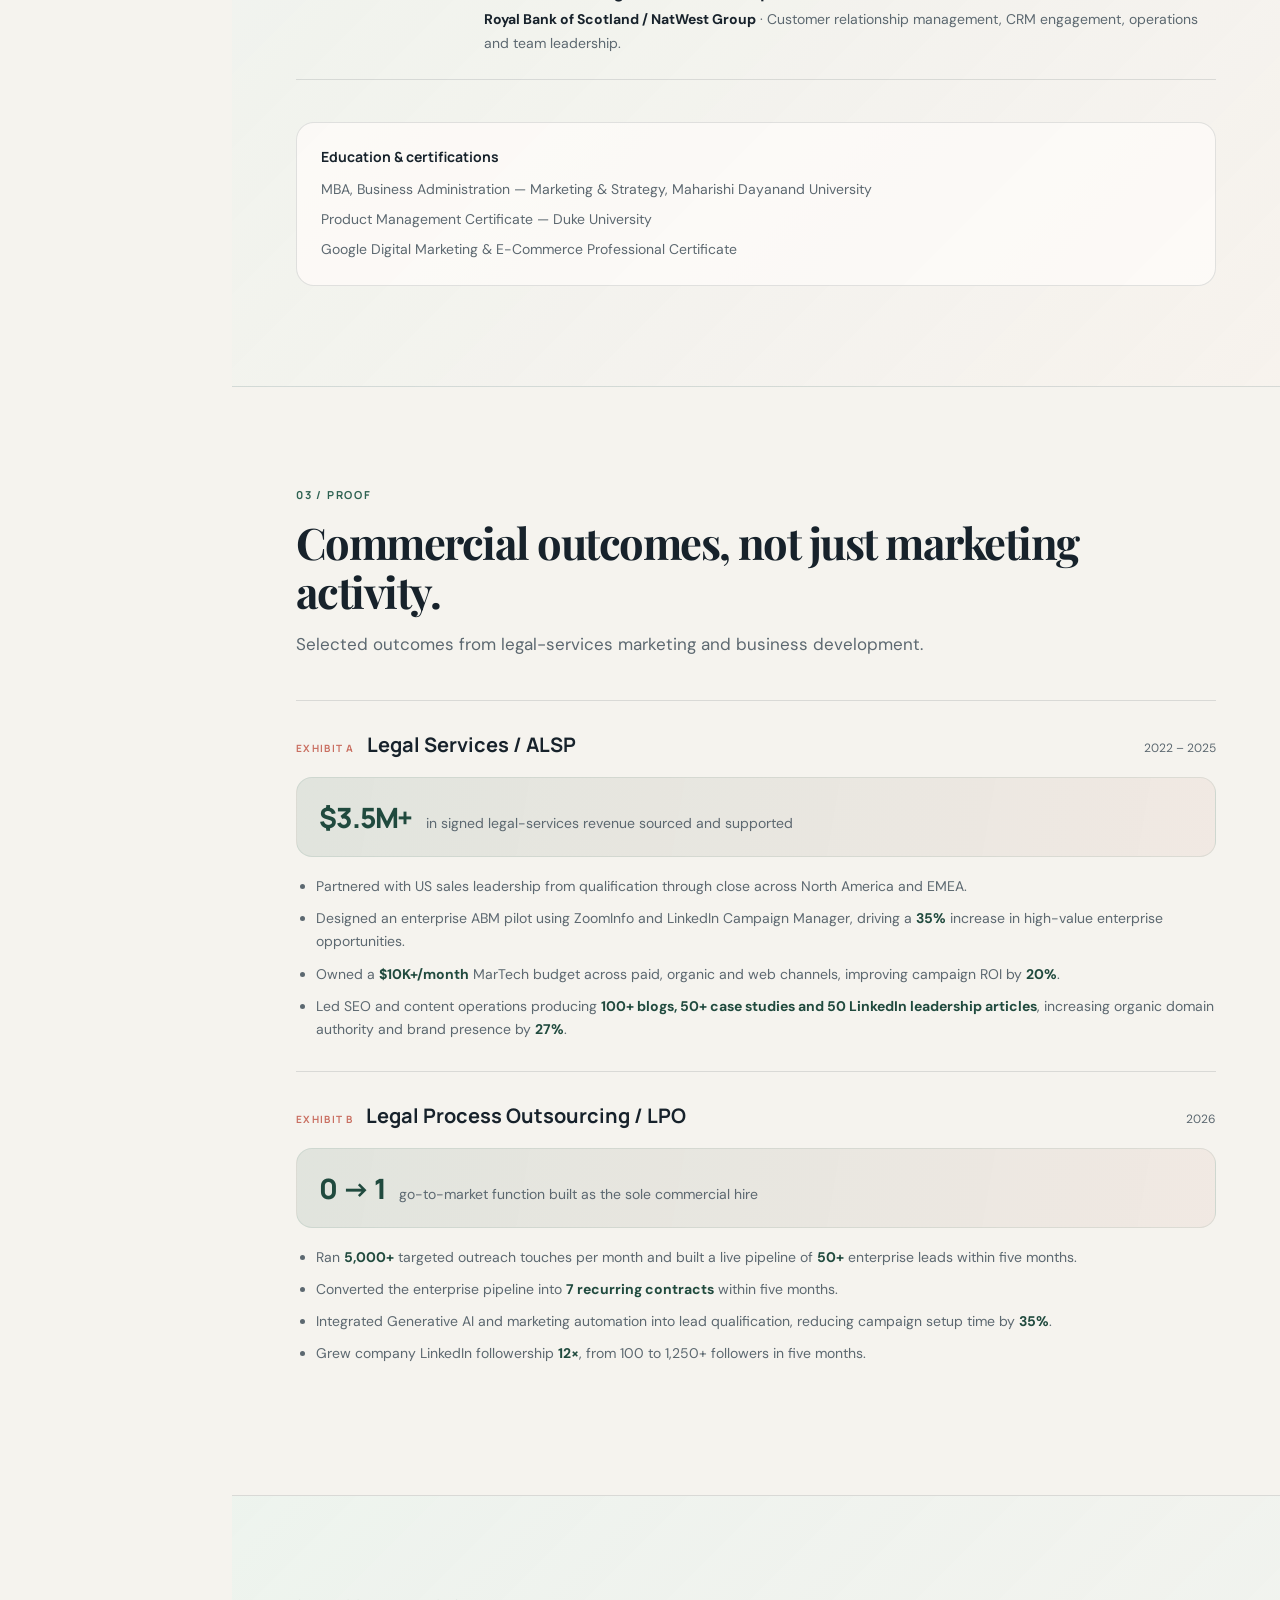
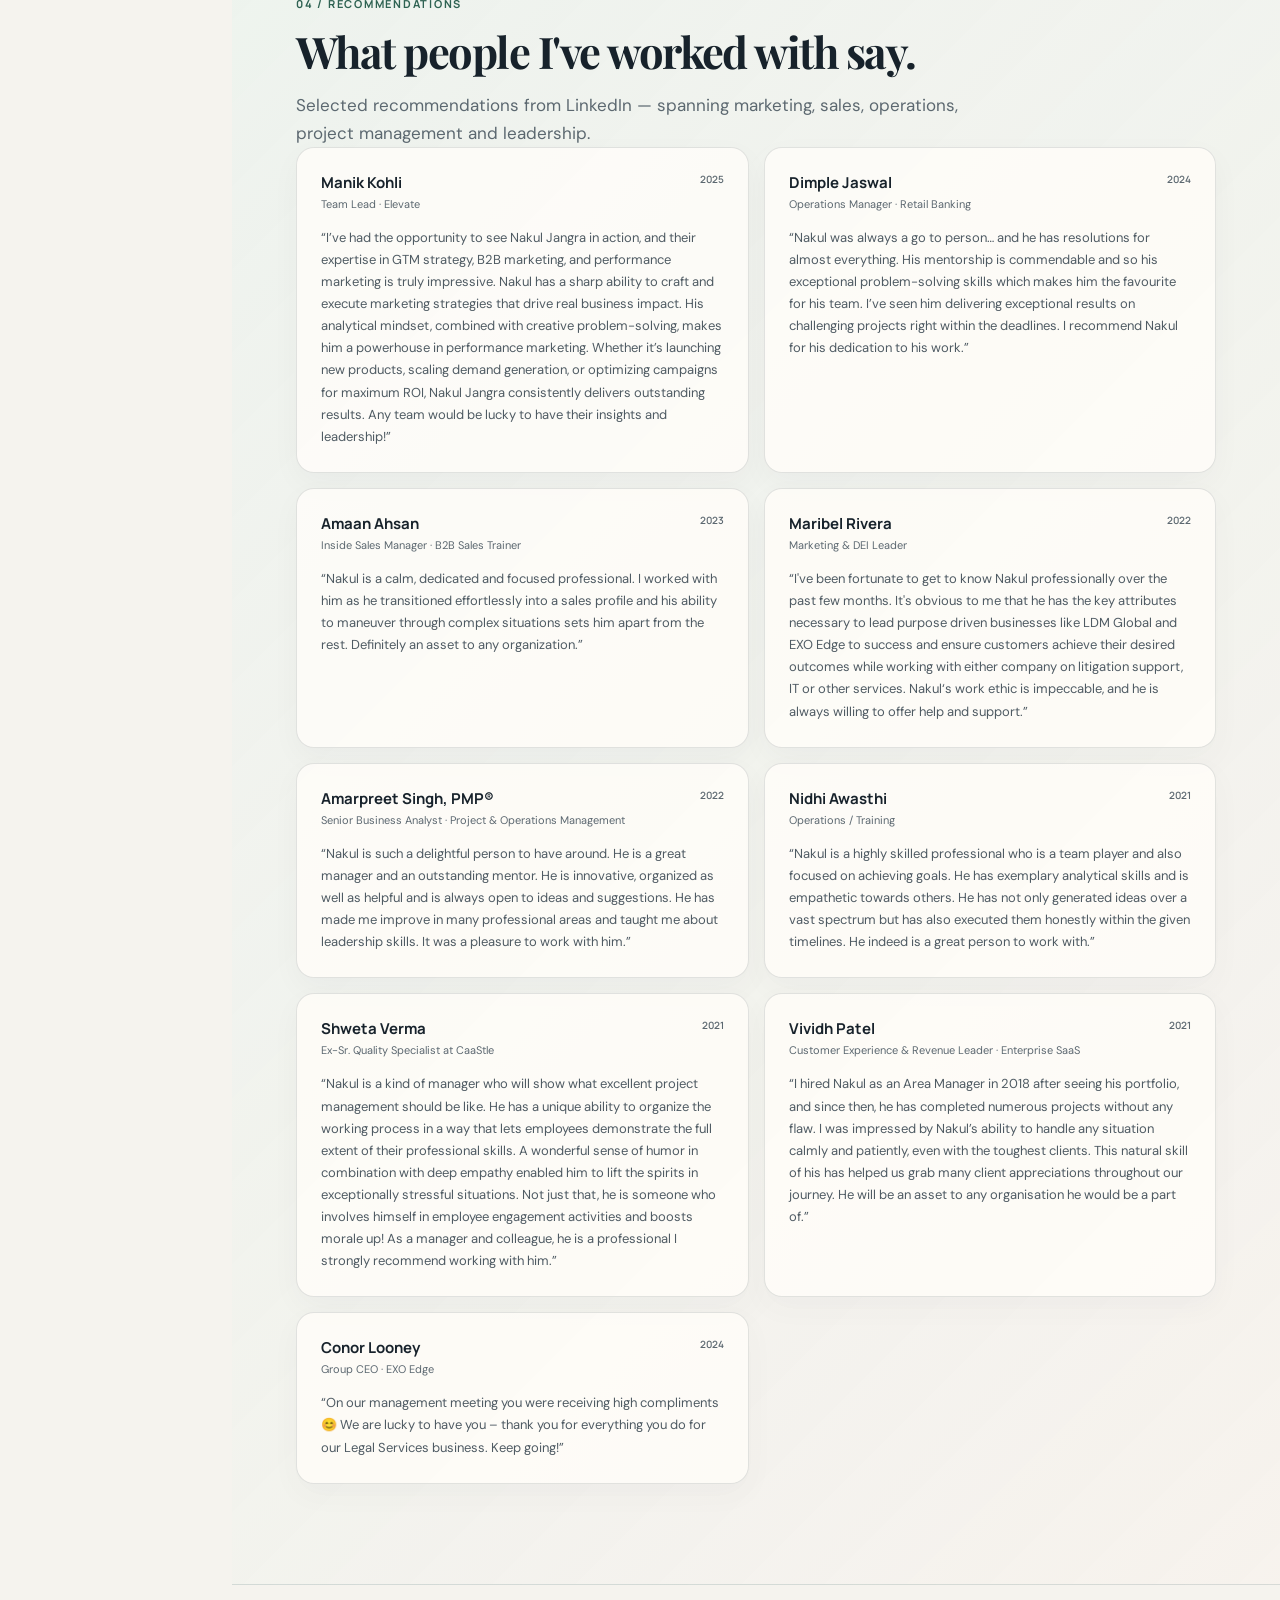
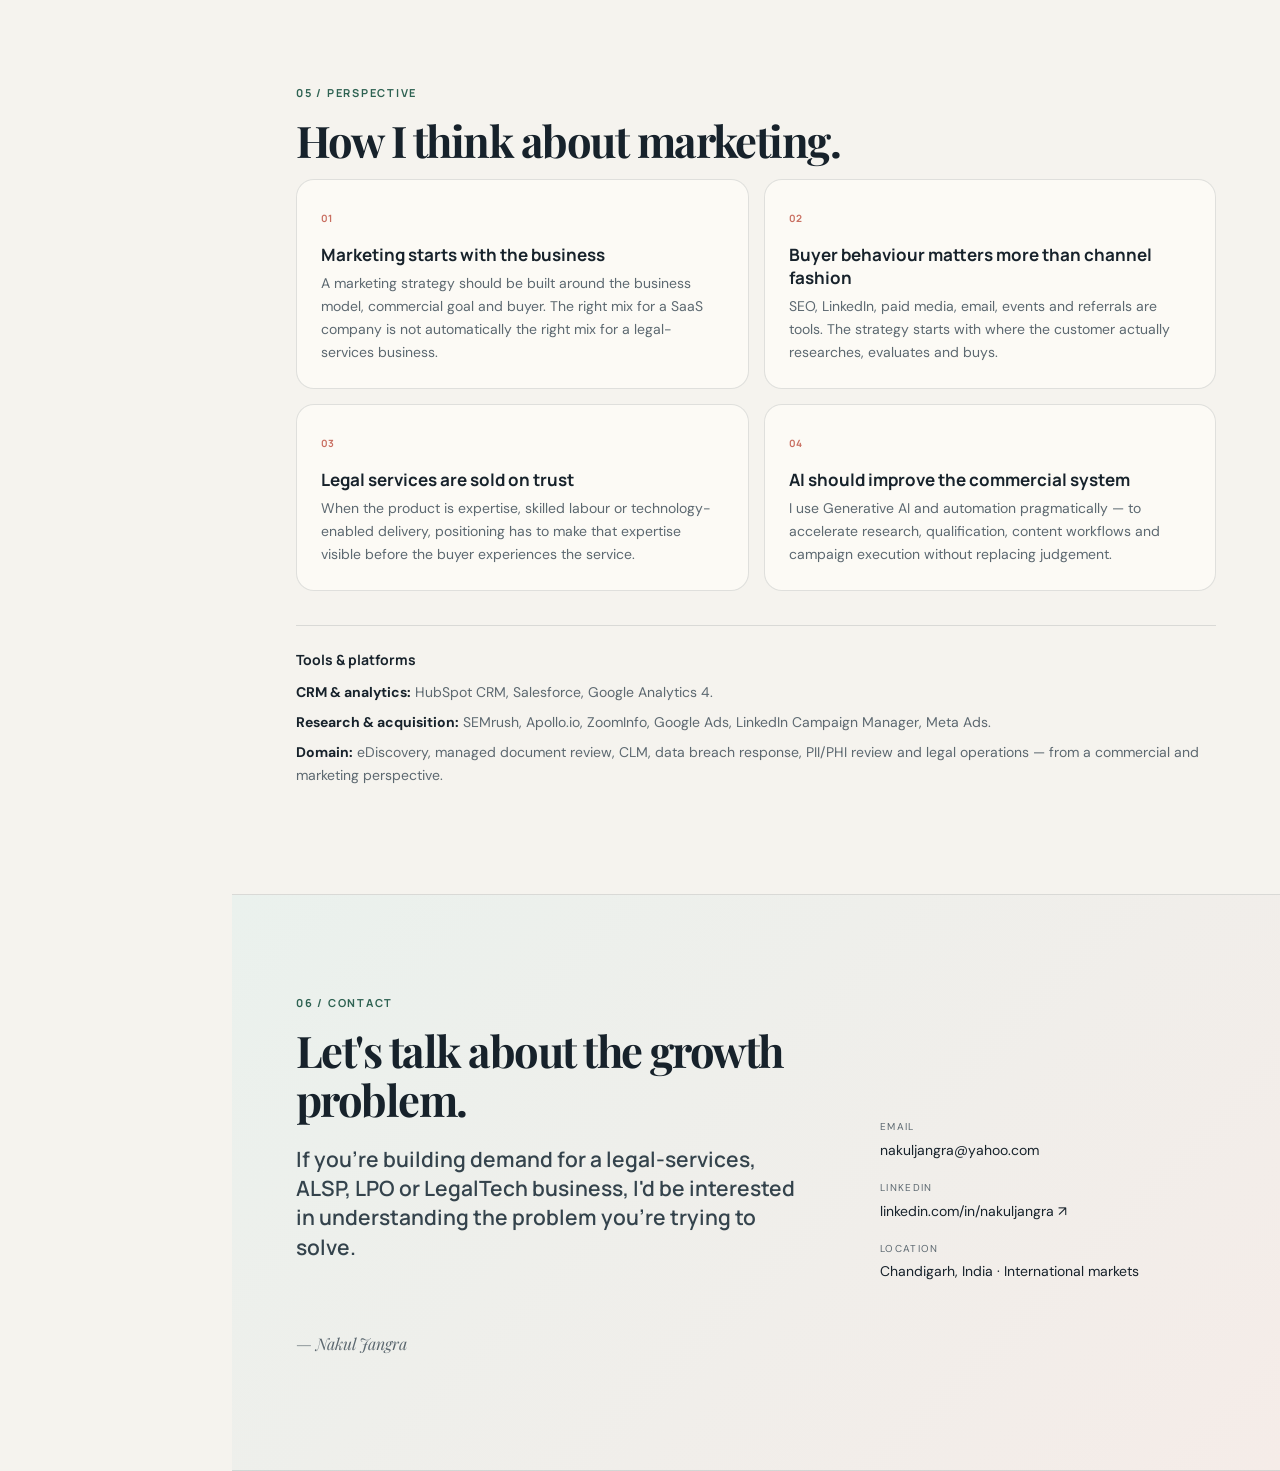
==== commit 85bf6f80: "Update index.html" ====
--- a/index.html
+++ b/index.html
@@ -61,20 +61,35 @@
   <div class="hero__glow hero__glow--one"></div>
   <div class="hero__glow hero__glow--two"></div>
 
-  <div class="hero__inner">
-    <div class="hero__copy">
-      <p class="eyebrow">B2B marketing strategy · Legal services · ALSP · LegalTech</p>
-      <h1 class="name">Nakul Jangra</h1>
-      <p class="role">B2B Marketing Strategist for <span>Legal Services, ALSP &amp; LegalTech</span></p>
-      <p class="dek">I help law firms, Alternative Legal Service Providers, Legal Process Outsourcing companies and LegalTech businesses build stronger brands, generate qualified demand and turn marketing into commercial opportunities.</p>
-      <p class="dek dek--small">12+ years across financial services, technology and business services, including 4+ years focused on marketing and business development for legal-services businesses. Based in Chandigarh, India; experienced across US, EMEA and APAC markets.</p>
-
-      <div class="hero__actions">
-        <a class="button button--primary" href="#proof">See the evidence</a>
-        <a class="button button--ghost" href="https://www.linkedin.com/in/nakuljangra/" target="_blank" rel="noopener">Connect on LinkedIn ↗</a>
-      </div>
-
-  <div class="hero_portrait">
+<div class="hero_inner">
+
+  <div class="hero_copy">
+    <p class="eyebrow">B2B marketing strategy · Legal services · ALSP · LegalTech</p>
+
+    <h1 class="name">Nakul Jangra</h1>
+
+    <p class="role">
+      B2B Marketing Strategist for
+      <span>Legal Services, ALSP &amp; LegalTech</span>
+    </p>
+
+    <p class="dek">
+      I help law firms, Alternative Legal Service Providers, Legal Process Outsourcing companies and LegalTech businesses build stronger brands, generate qualified demand and turn marketing into commercial opportunities.
+    </p>
+
+    <p class="dek dek--small">
+      12+ years across financial services, technology and business services, including 4+ years focused on marketing and business development for legal-services businesses. Based in Chandigarh, India; experienced across US, EMEA and APAC markets.
+    </p>
+
+    <div class="hero_actions">
+      <a class="button button--primary" href="#proof">See the evidence</a>
+      <a class="button button--ghost" href="https://www.linkedin.com/in/nakuljangra/" target="_blank" rel="noopener">
+        Connect on LinkedIn ↗
+      </a>
+    </div>
+  </div>
+
+  <div class="hero_photo">
     <img src="1770919822535.jpg" alt="Nakul Jangra">
   </div>
 
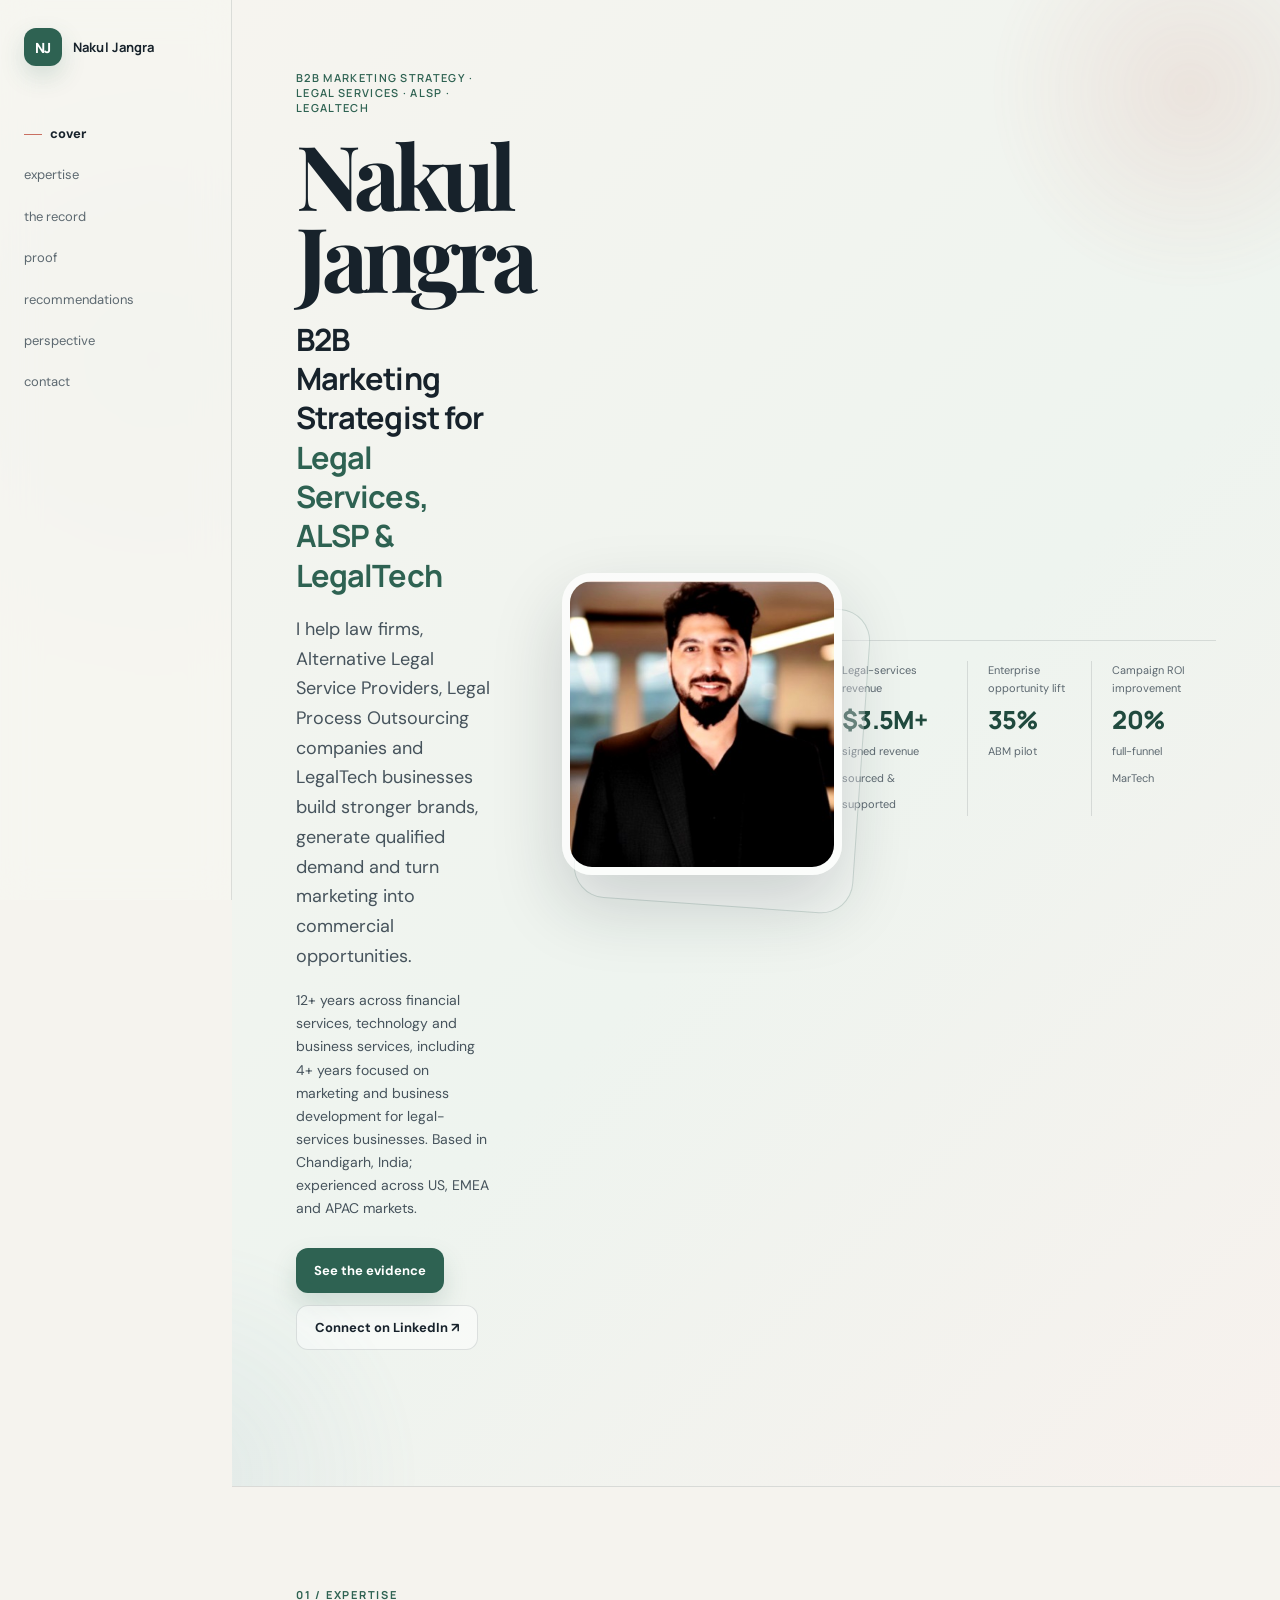
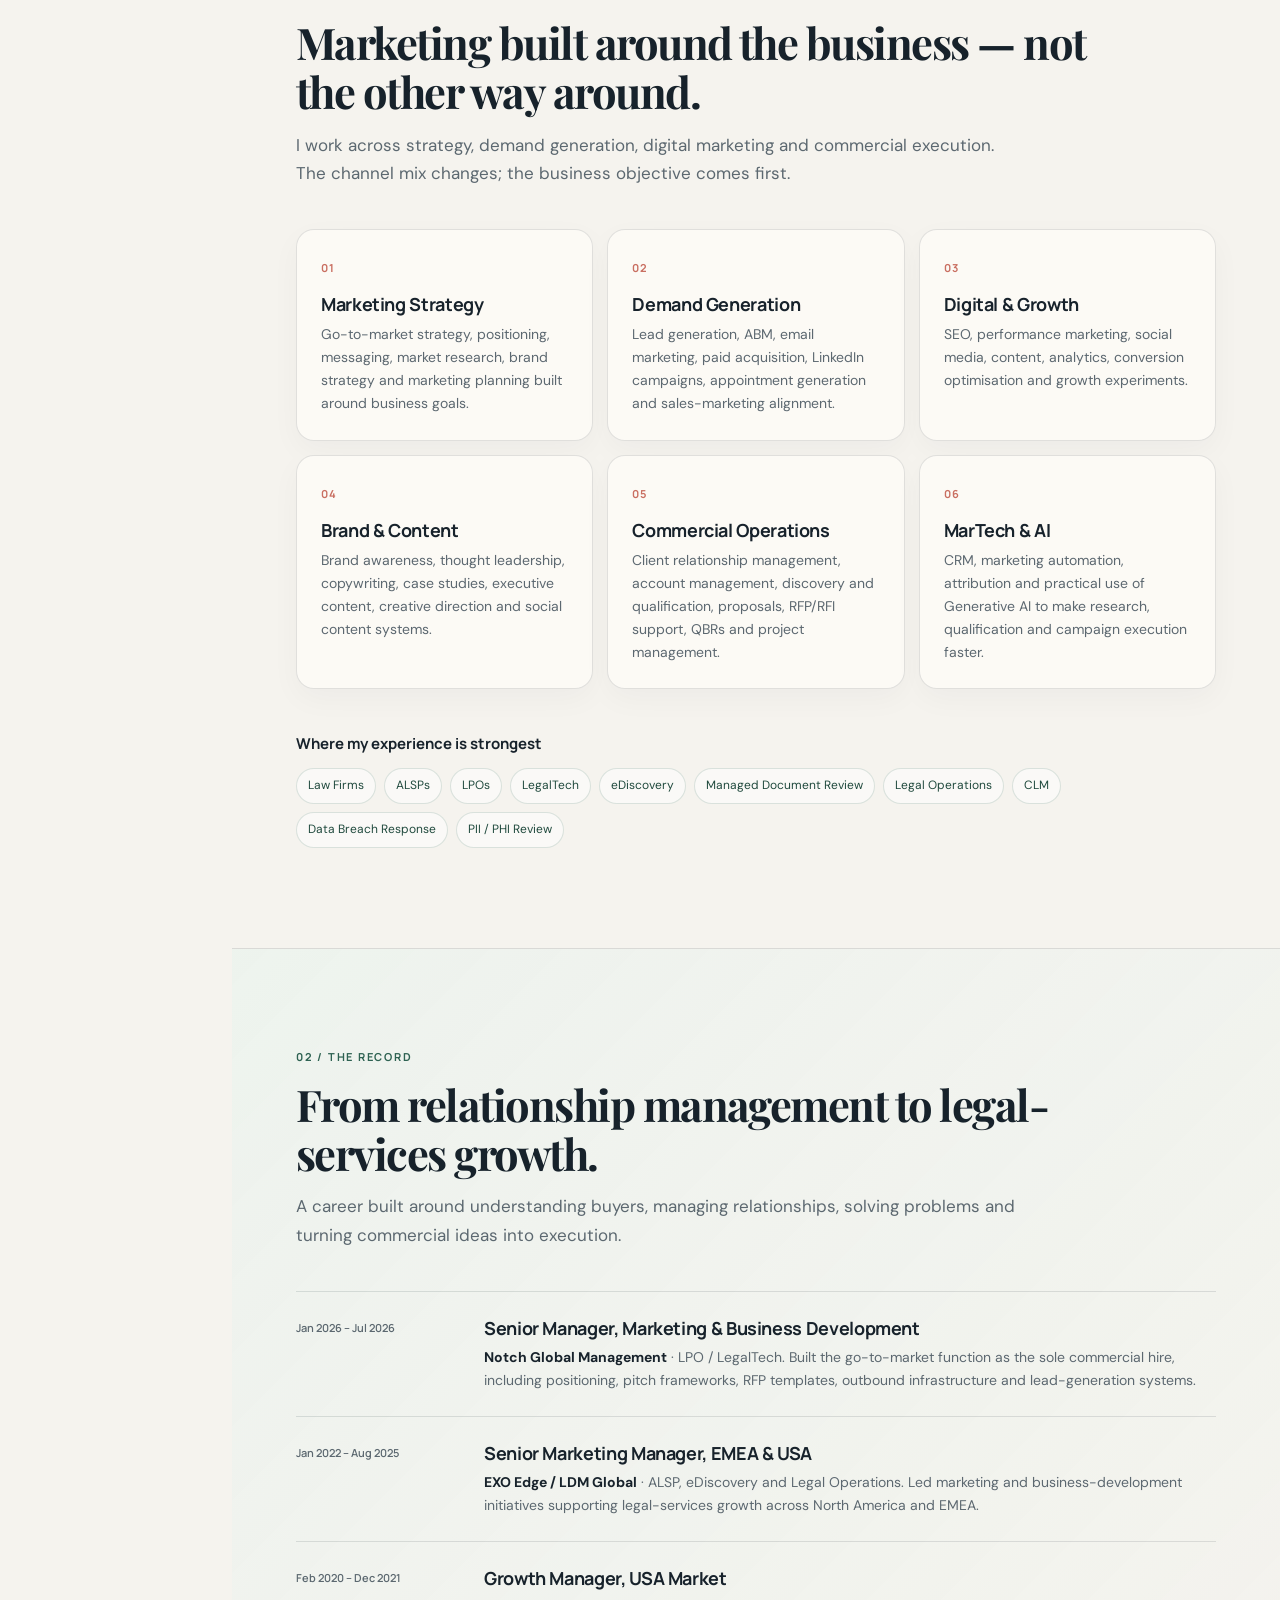
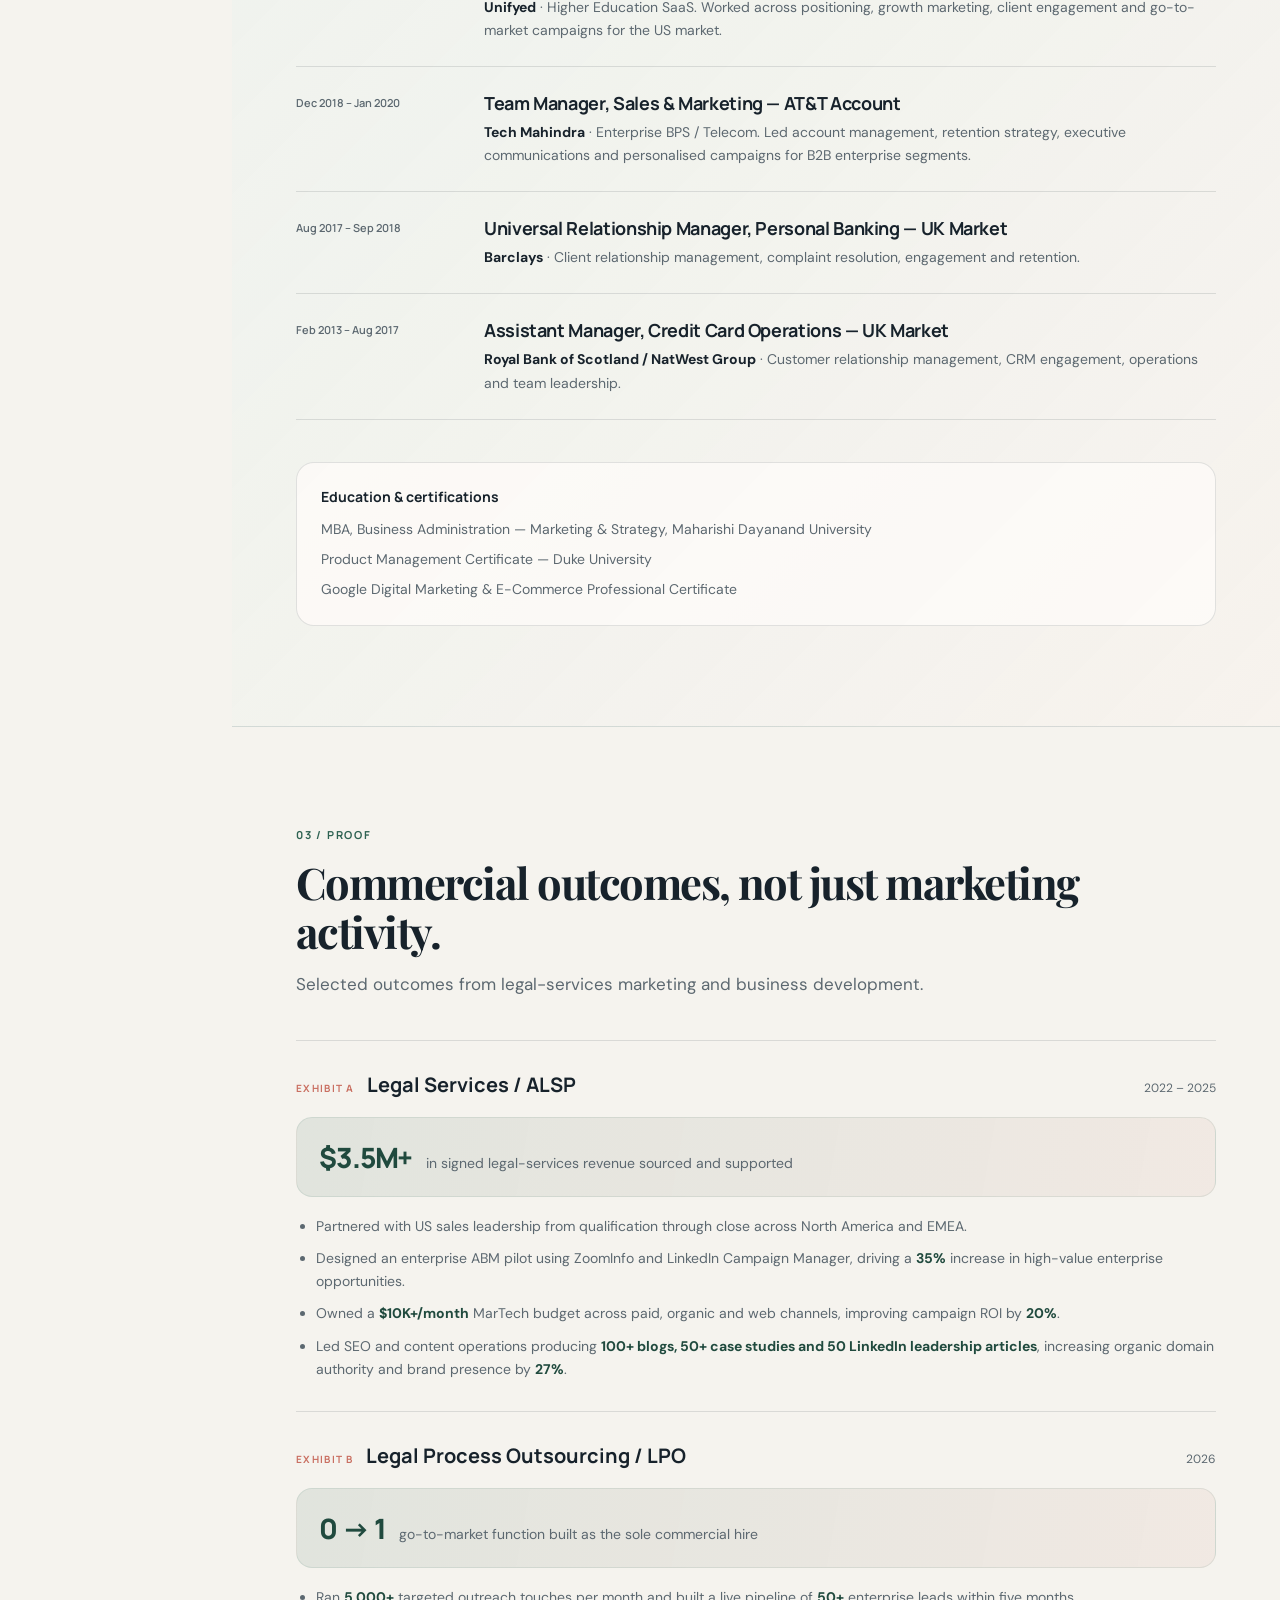
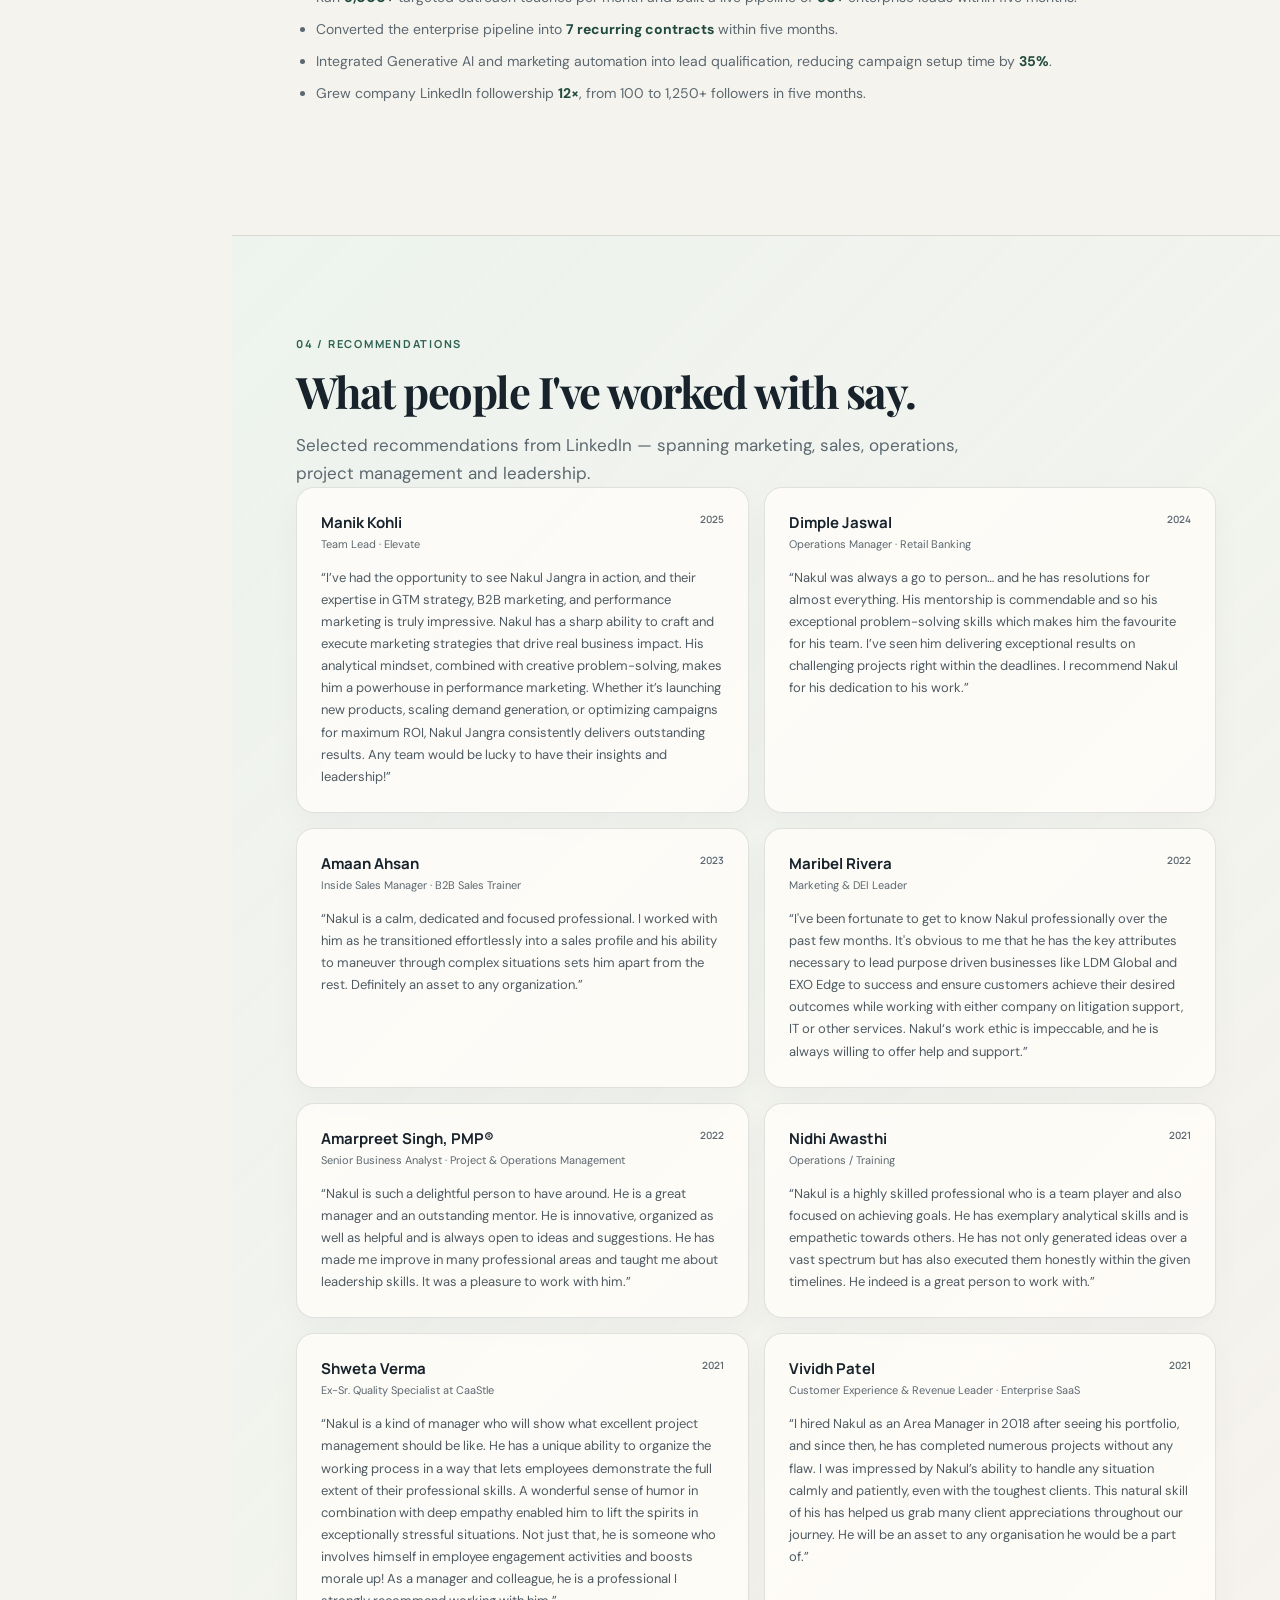
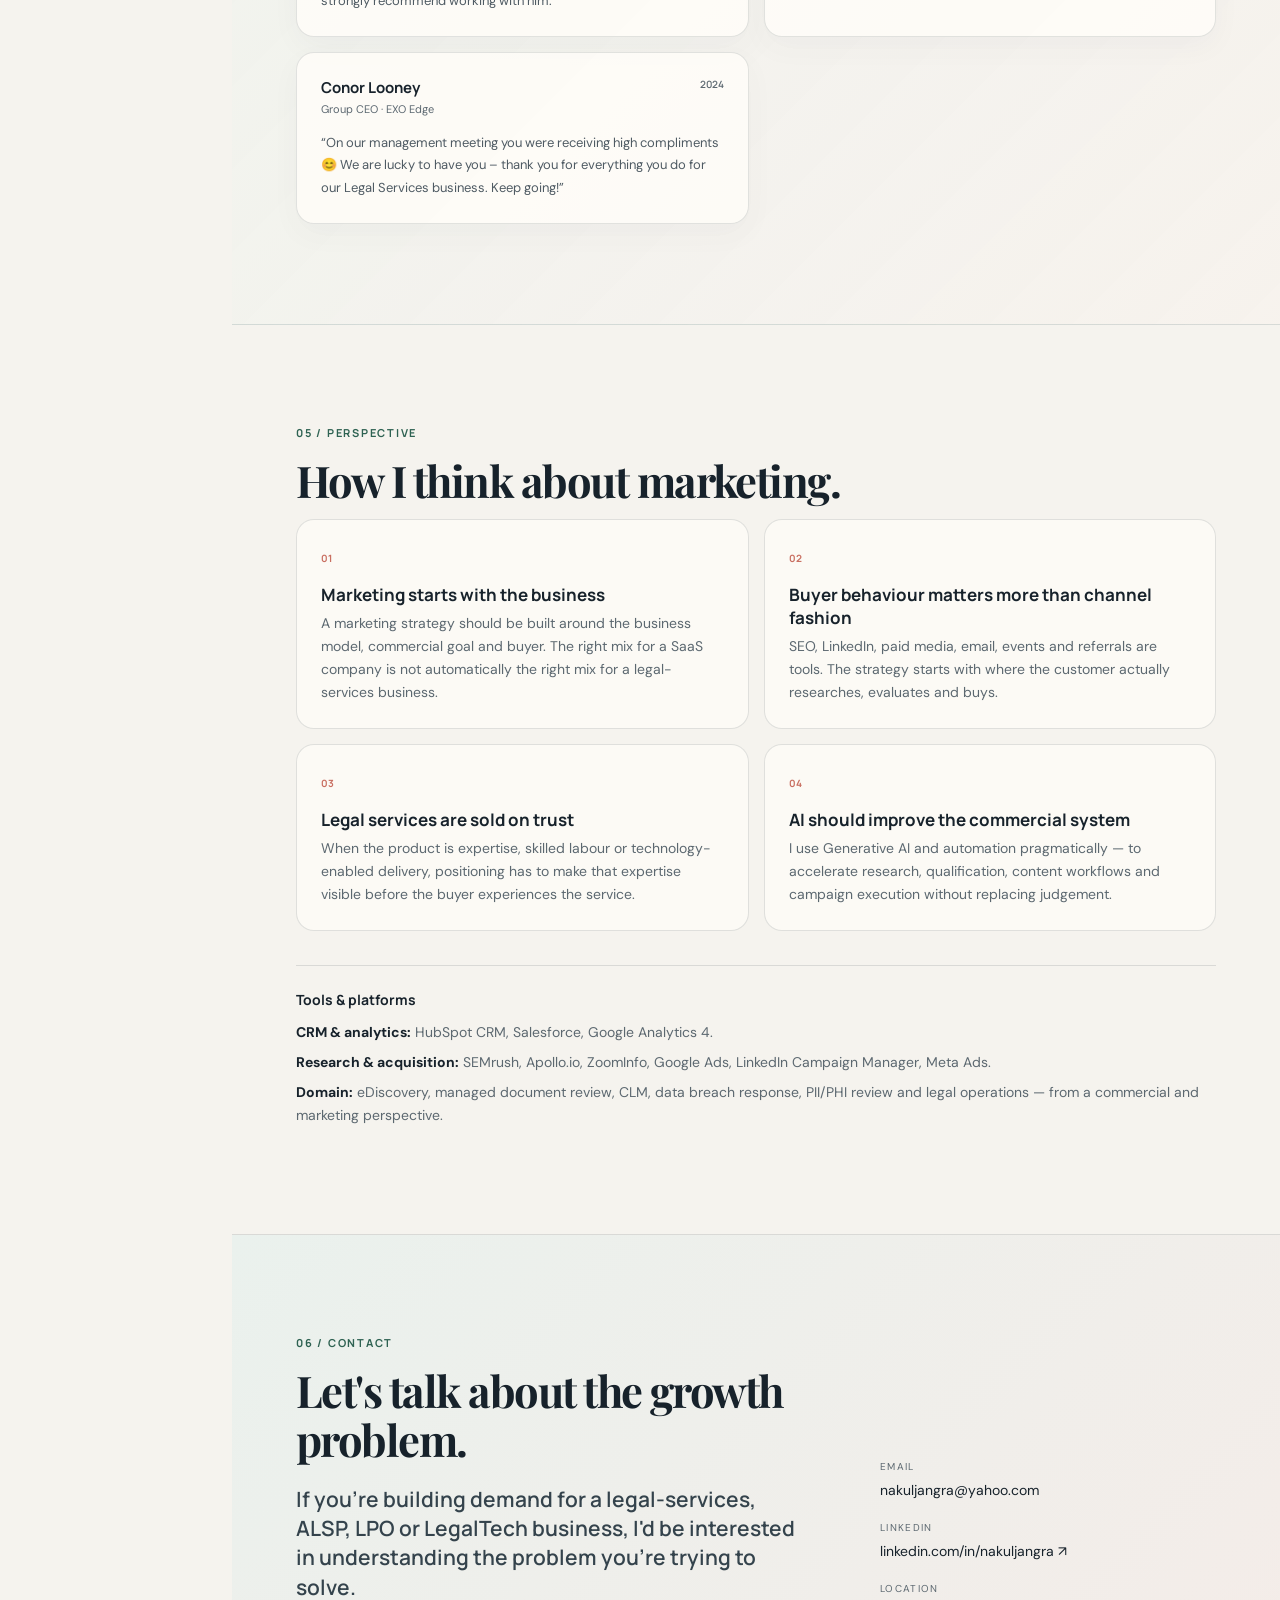
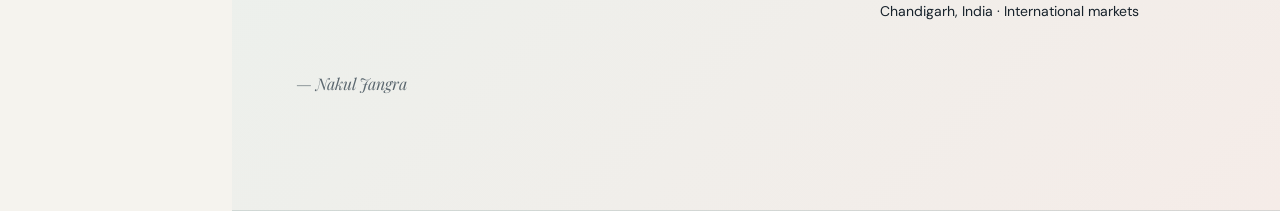
==== commit 494345df: "Update index.html" ====
--- a/index.html
+++ b/index.html
@@ -61,9 +61,9 @@
   <div class="hero__glow hero__glow--one"></div>
   <div class="hero__glow hero__glow--two"></div>
 
-<div class="hero_inner">
-
-  <div class="hero_copy">
+<div class="hero__inner">
+
+  <div class="hero__copy">
     <p class="eyebrow">B2B marketing strategy · Legal services · ALSP · LegalTech</p>
 
     <h1 class="name">Nakul Jangra</h1>
@@ -81,7 +81,7 @@
       12+ years across financial services, technology and business services, including 4+ years focused on marketing and business development for legal-services businesses. Based in Chandigarh, India; experienced across US, EMEA and APAC markets.
     </p>
 
-    <div class="hero_actions">
+    <div class="hero__actions">
       <a class="button button--primary" href="#proof">See the evidence</a>
       <a class="button button--ghost" href="https://www.linkedin.com/in/nakuljangra/" target="_blank" rel="noopener">
         Connect on LinkedIn ↗
@@ -89,7 +89,7 @@
     </div>
   </div>
 
-  <div class="hero_photo">
+  <div class="hero__portrait">
     <img src="1770919822535.jpg" alt="Nakul Jangra">
   </div>
 
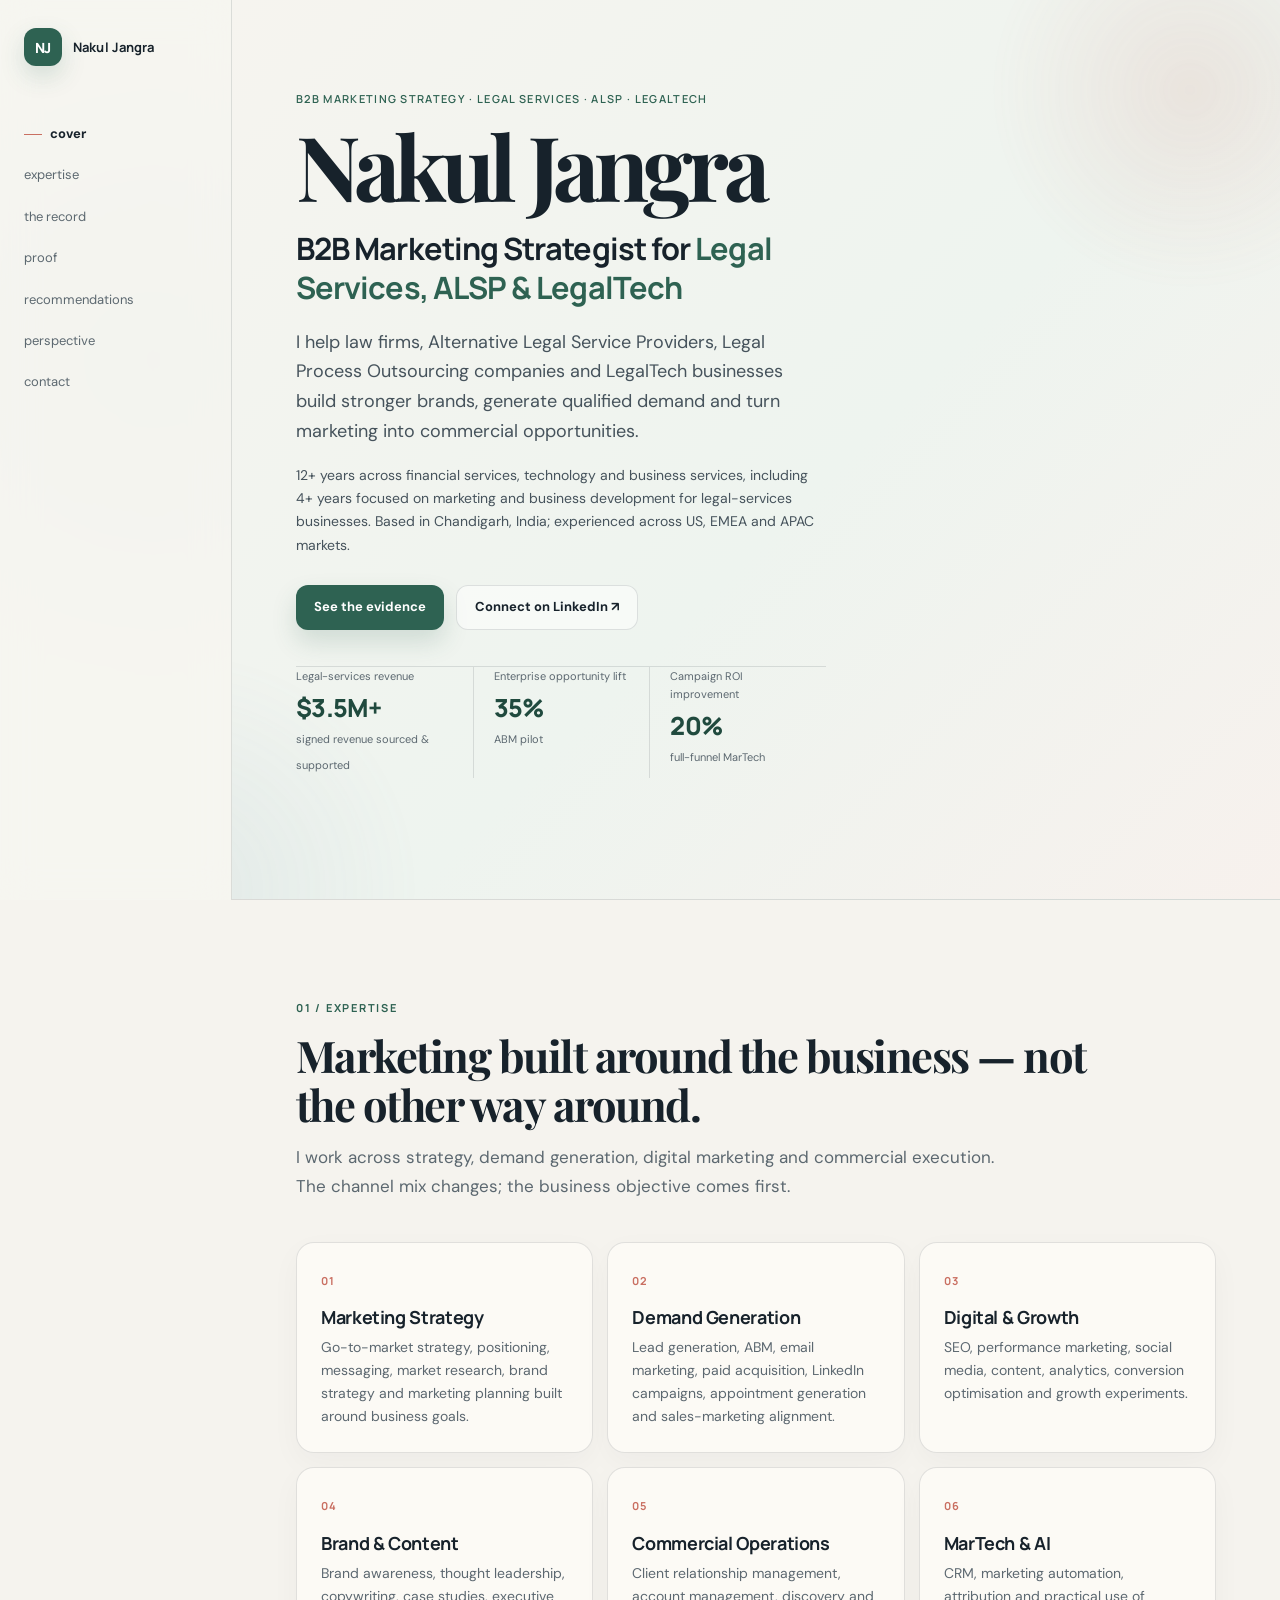
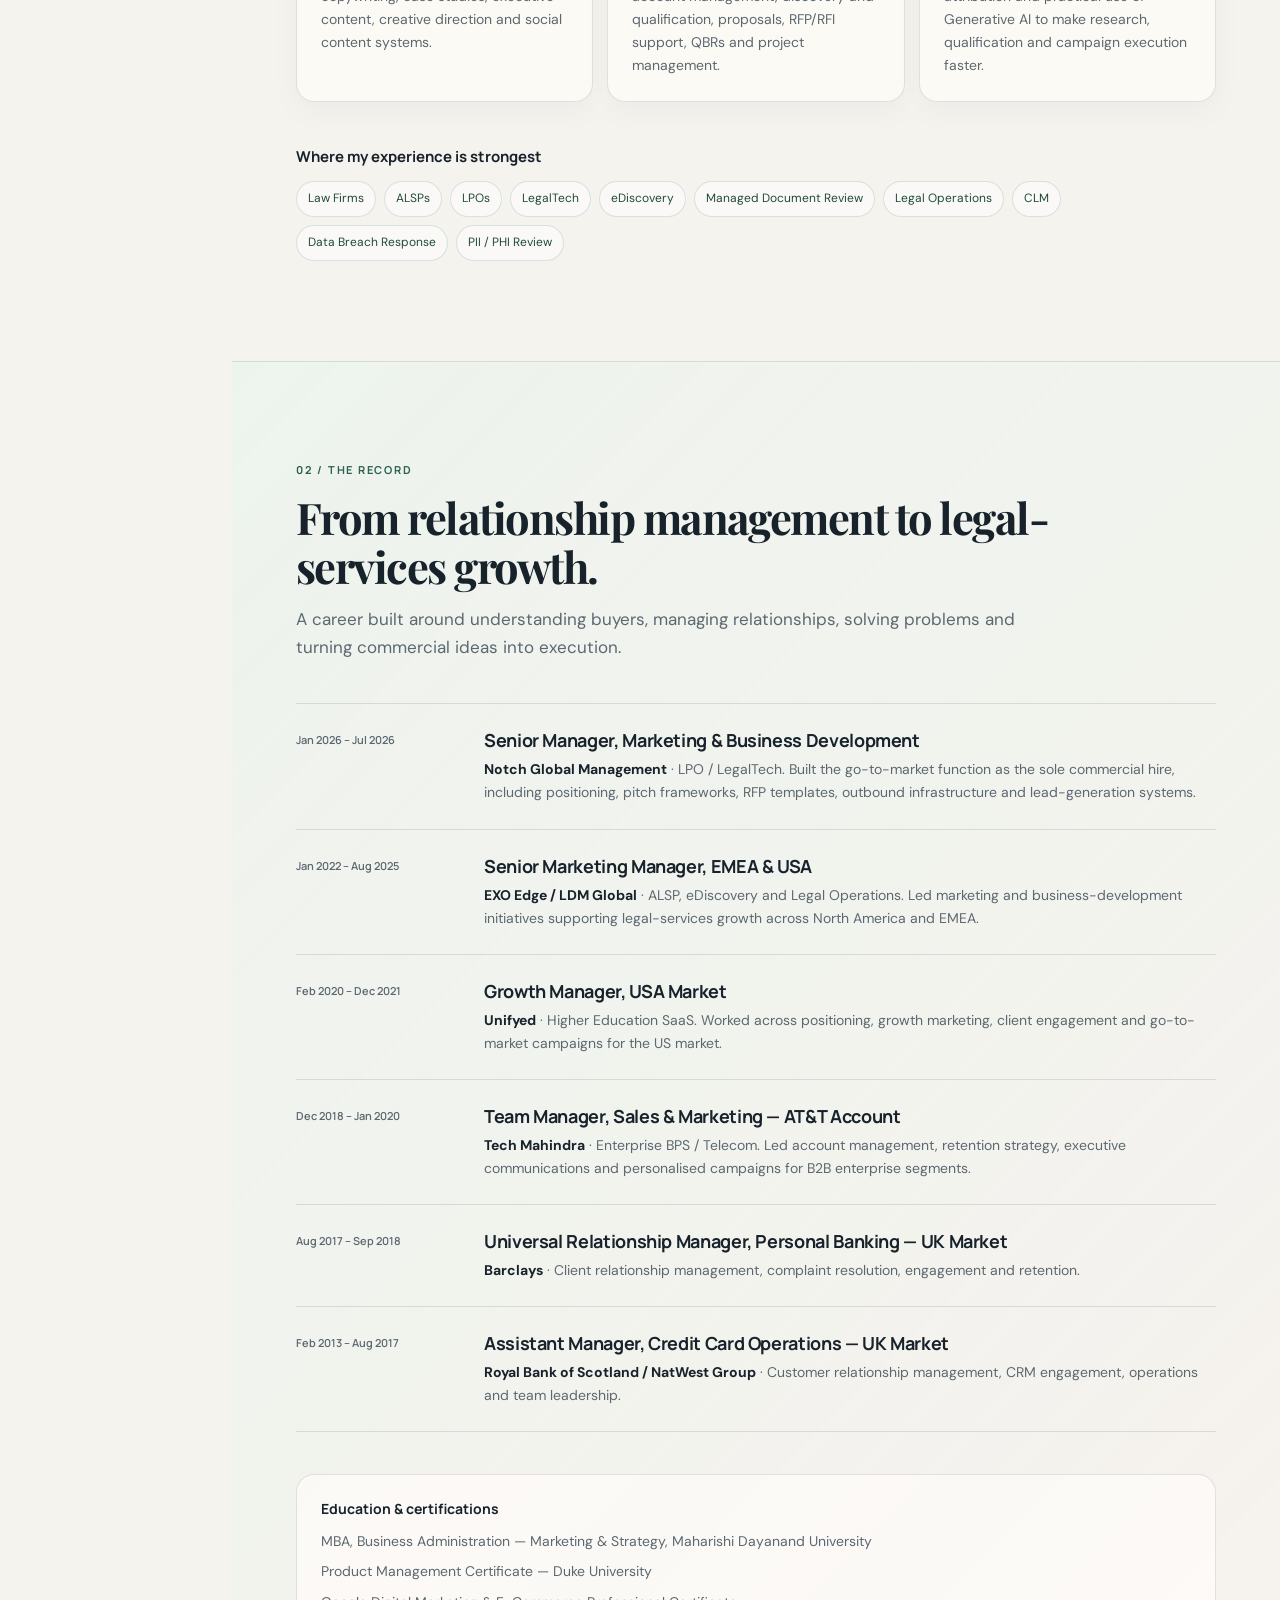
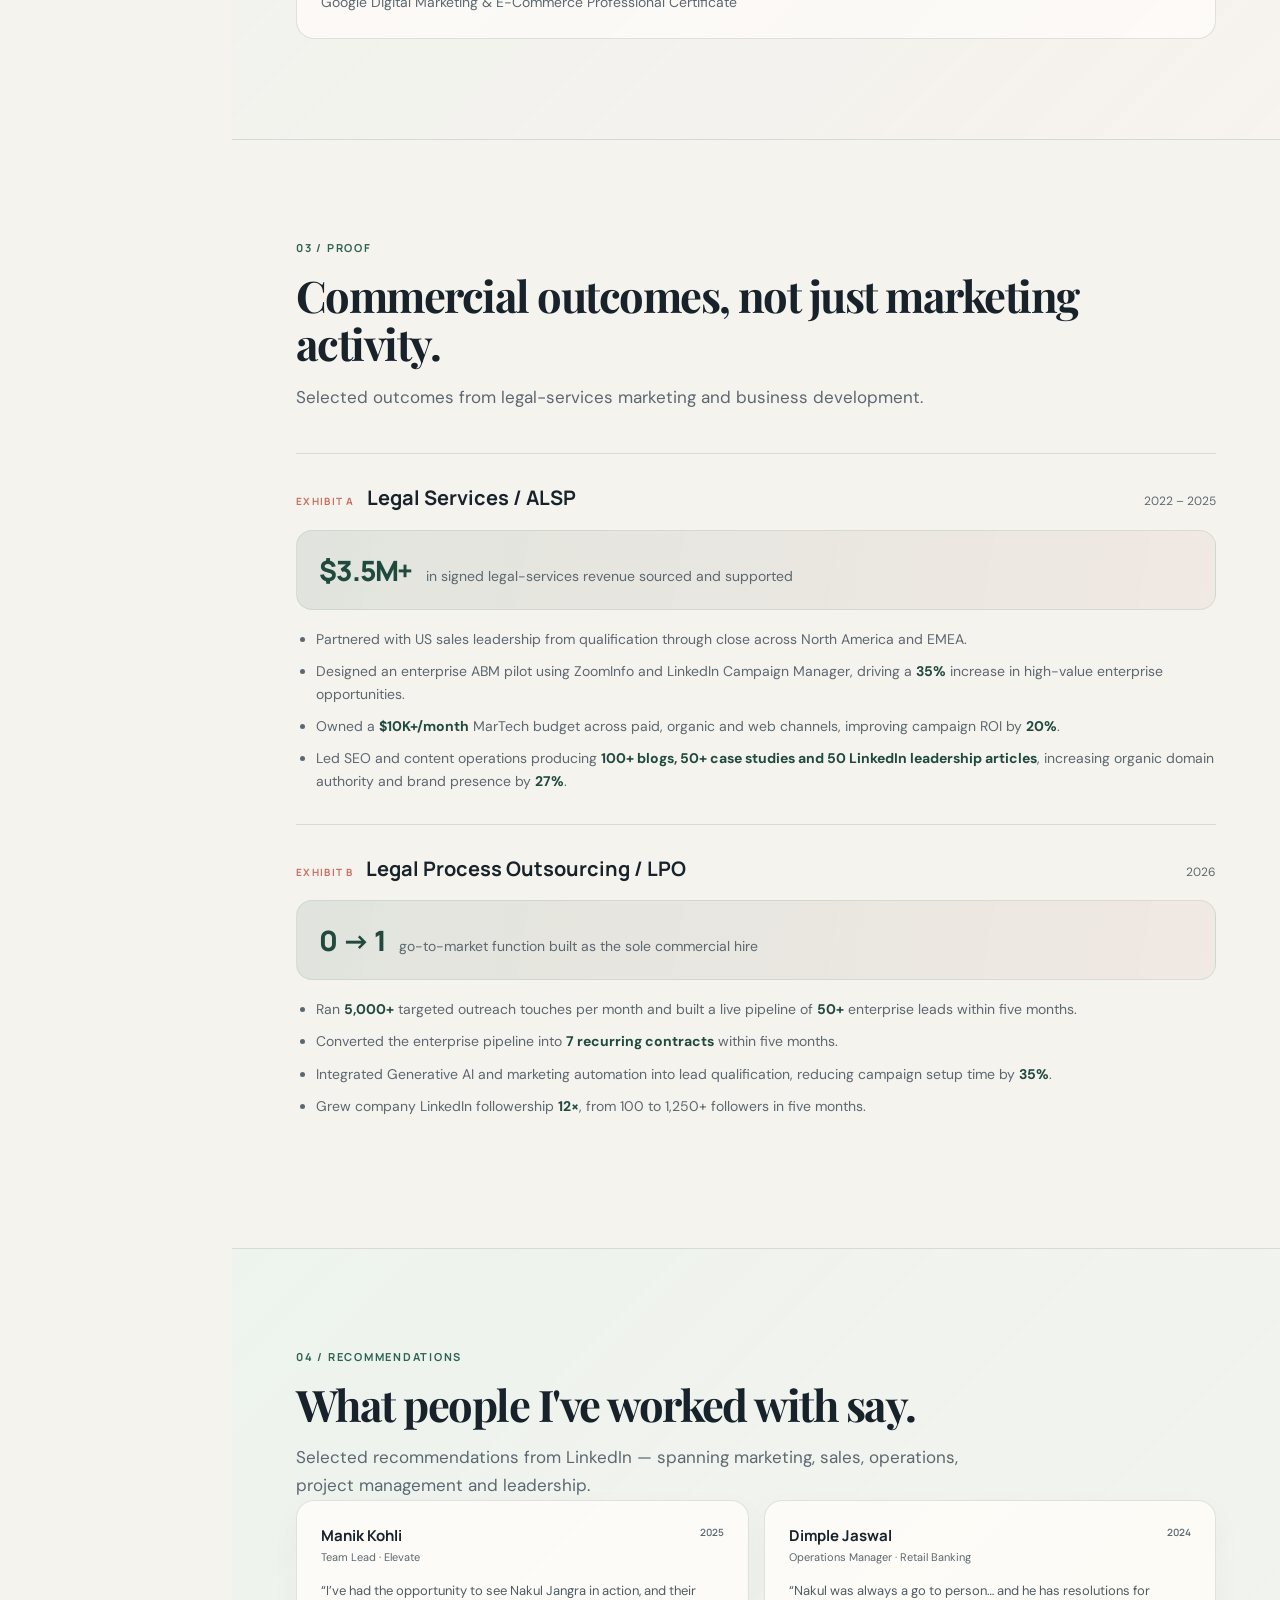
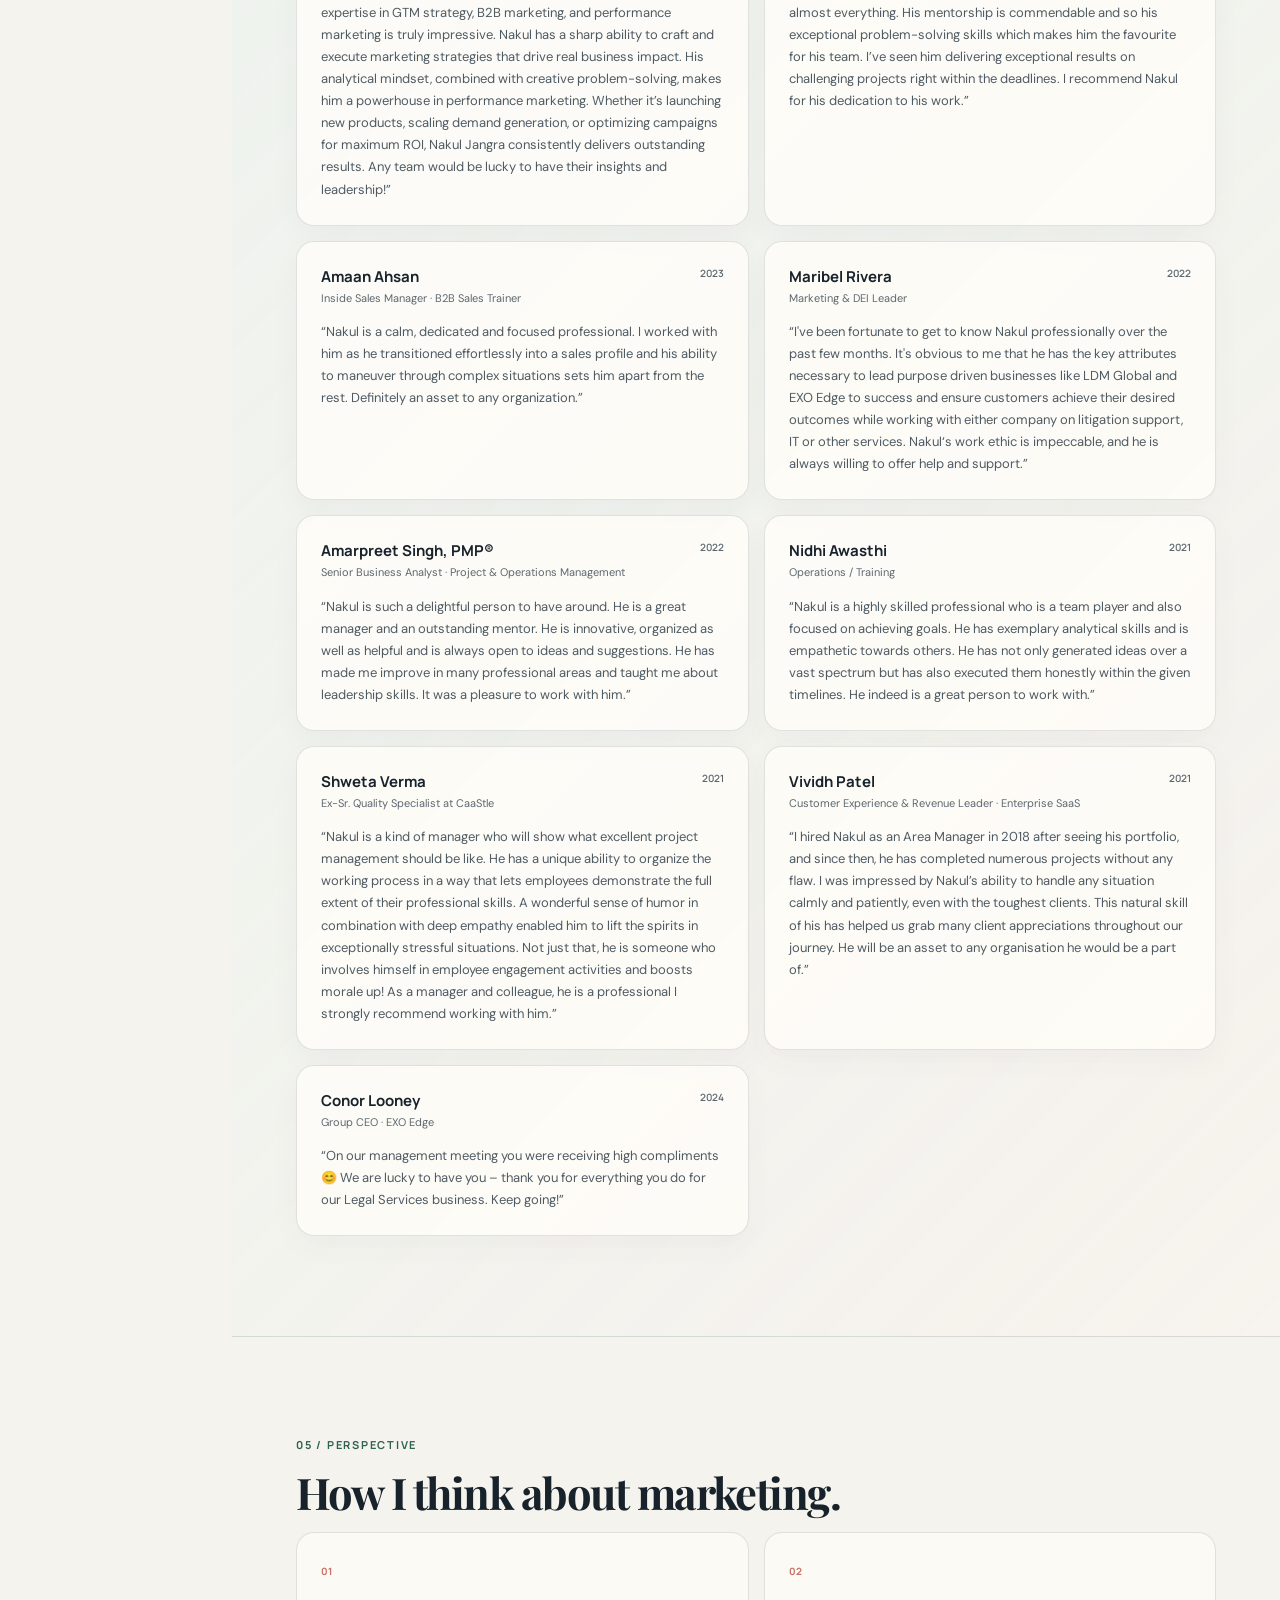
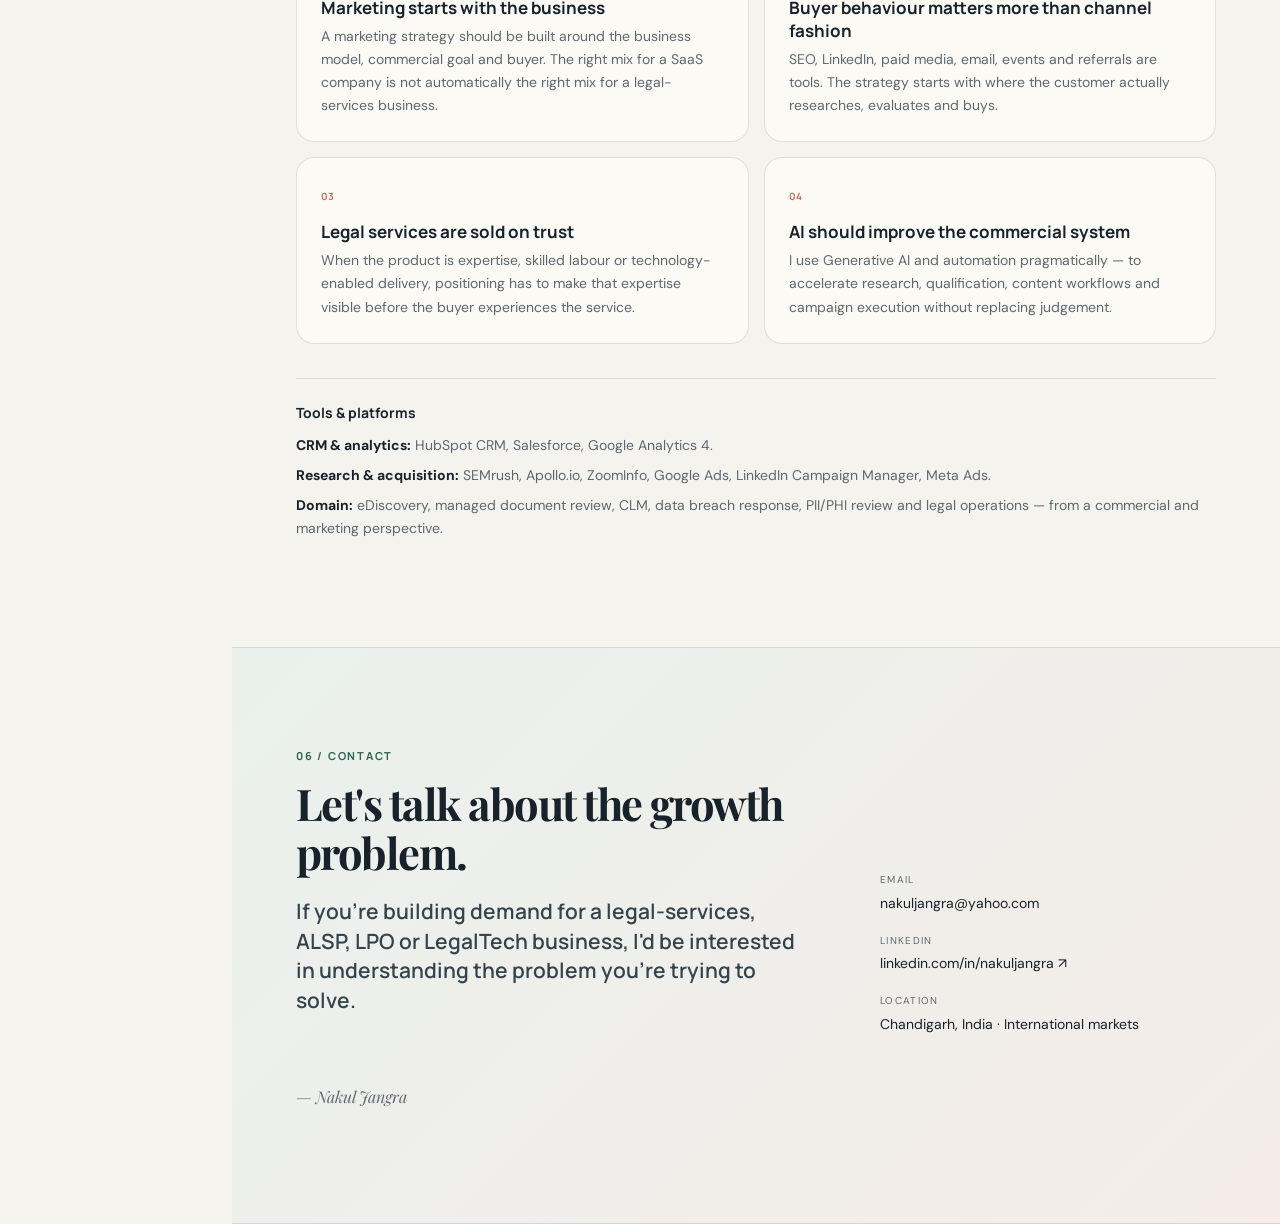
==== commit 793c3abc: "Rename index(5).html to index.html" ====
--- a/index.html
+++ b/index.html
@@ -21,6 +21,70 @@
 <link rel="preconnect" href="https://fonts.gstatic.com" crossorigin>
 <link href="https://fonts.googleapis.com/css2?family=DM+Sans:wght@400;500;600;700&family=Manrope:wght@500;600;700;800&family=Playfair+Display:wght@600;700&display=swap" rel="stylesheet">
 <link rel="stylesheet" href="styles.css">
+
+<!-- Ledger positioning fix: keeps the three proof metrics in the left column, directly below the buttons, without changing the rest of the page layout. -->
+<style>
+@media (min-width: 761px) {
+  .hero__inner {
+    align-items: start;
+  }
+
+  .hero__copy {
+    position: relative;
+    z-index: 5;
+    min-width: 0;
+  }
+
+  .hero__portrait {
+    position: relative;
+    z-index: 10;
+  }
+
+  .ledger-strip {
+    position: relative !important;
+    left: auto !important;
+    right: auto !important;
+    top: auto !important;
+    bottom: auto !important;
+    transform: none !important;
+    float: none !important;
+    clear: both !important;
+    display: grid !important;
+    grid-template-columns: repeat(3, minmax(0, 1fr)) !important;
+    width: 100% !important;
+    max-width: 100% !important;
+    margin: 28px 0 0 !important;
+    padding: 0 !important;
+    z-index: 20 !important;
+  }
+
+  .ledger-strip__item {
+    position: relative !important;
+    left: auto !important;
+    right: auto !important;
+    top: auto !important;
+    bottom: auto !important;
+    transform: none !important;
+    min-width: 0 !important;
+    z-index: 21 !important;
+  }
+}
+
+@media (max-width: 760px) {
+  .ledger-strip {
+    position: relative !important;
+    left: auto !important;
+    right: auto !important;
+    top: auto !important;
+    bottom: auto !important;
+    transform: none !important;
+    display: grid !important;
+    grid-template-columns: 1fr !important;
+    width: 100% !important;
+    margin-top: 24px !important;
+  }
+}
+</style>
 
 <script type="application/ld+json">
 {
@@ -61,39 +125,18 @@
   <div class="hero__glow hero__glow--one"></div>
   <div class="hero__glow hero__glow--two"></div>
 
-<div class="hero__inner">
-
-  <div class="hero__copy">
-    <p class="eyebrow">B2B marketing strategy · Legal services · ALSP · LegalTech</p>
-
-    <h1 class="name">Nakul Jangra</h1>
-
-    <p class="role">
-      B2B Marketing Strategist for
-      <span>Legal Services, ALSP &amp; LegalTech</span>
-    </p>
-
-    <p class="dek">
-      I help law firms, Alternative Legal Service Providers, Legal Process Outsourcing companies and LegalTech businesses build stronger brands, generate qualified demand and turn marketing into commercial opportunities.
-    </p>
-
-    <p class="dek dek--small">
-      12+ years across financial services, technology and business services, including 4+ years focused on marketing and business development for legal-services businesses. Based in Chandigarh, India; experienced across US, EMEA and APAC markets.
-    </p>
-
-    <div class="hero__actions">
-      <a class="button button--primary" href="#proof">See the evidence</a>
-      <a class="button button--ghost" href="https://www.linkedin.com/in/nakuljangra/" target="_blank" rel="noopener">
-        Connect on LinkedIn ↗
-      </a>
-    </div>
-  </div>
-
-  <div class="hero__portrait">
-    <img src="1770919822535.jpg" alt="Nakul Jangra">
-  </div>
-
-</div>
+  <div class="hero__inner">
+    <div class="hero__copy">
+      <p class="eyebrow">B2B marketing strategy · Legal services · ALSP · LegalTech</p>
+      <h1 class="name">Nakul Jangra</h1>
+      <p class="role">B2B Marketing Strategist for <span>Legal Services, ALSP &amp; LegalTech</span></p>
+      <p class="dek">I help law firms, Alternative Legal Service Providers, Legal Process Outsourcing companies and LegalTech businesses build stronger brands, generate qualified demand and turn marketing into commercial opportunities.</p>
+      <p class="dek dek--small">12+ years across financial services, technology and business services, including 4+ years focused on marketing and business development for legal-services businesses. Based in Chandigarh, India; experienced across US, EMEA and APAC markets.</p>
+
+      <div class="hero__actions">
+        <a class="button button--primary" href="#proof">See the evidence</a>
+        <a class="button button--ghost" href="https://www.linkedin.com/in/nakuljangra/" target="_blank" rel="noopener">Connect on LinkedIn ↗</a>
+      </div>
 
       <dl class="ledger-strip" id="ledger-strip">
         <div class="ledger-strip__item">
--- a/styles.css
+++ b/styles.css
@@ -28,3 +28,18 @@
 @media(max-width:1050px){:root{--nav:0px}.index{position:sticky;width:100%;height:auto;padding:12px 18px;display:flex;flex-direction:row;align-items:center;justify-content:space-between;gap:10px;background:rgba(247,246,241,.9)}.index__list{flex-direction:row;gap:14px;overflow-x:auto}.index__link{white-space:nowrap;font-size:11px}.brand__name{display:none}.index__link.is-active:before{display:none}.section{padding:78px 28px}.hero__inner{gap:40px}.hero__portrait{width:min(330px,100%)}}
 @media(max-width:760px){.hero{padding-top:62px}.hero__inner{grid-template-columns:1fr;gap:45px}.hero__portrait{justify-self:center;width:min(310px,82vw);order:-1}.portrait__badge{right:-8px;bottom:18px}.name{font-size:4rem}.ledger-strip{grid-template-columns:1fr;gap:16px}.ledger-strip__item,.ledger-strip__item+.ledger-strip__item{border-left:0;padding:0}.capability-grid,.recommendation-grid,.notes-grid{grid-template-columns:1fr}.timeline>li{grid-template-columns:1fr;gap:7px}.exhibit__when{margin-left:0}.recommendations__heading{align-items:start}.rec-count{text-align:left}.contact__grid{grid-template-columns:1fr;gap:30px}.section{padding:64px 20px}}
 @media(prefers-reduced-motion:reduce){html{scroll-behavior:auto}*{animation:none!important;transition:none!important}}
+/* HERO PHOTO LAYER FIX */
+.hero_portrait {
+  position: relative !important;
+  z-index: 20 !important;
+}
+
+.hero_portrait img {
+  position: relative !important;
+  z-index: 21 !important;
+}
+
+.ledger-strip {
+  position: relative !important;
+  z-index: 1 !important;
+}
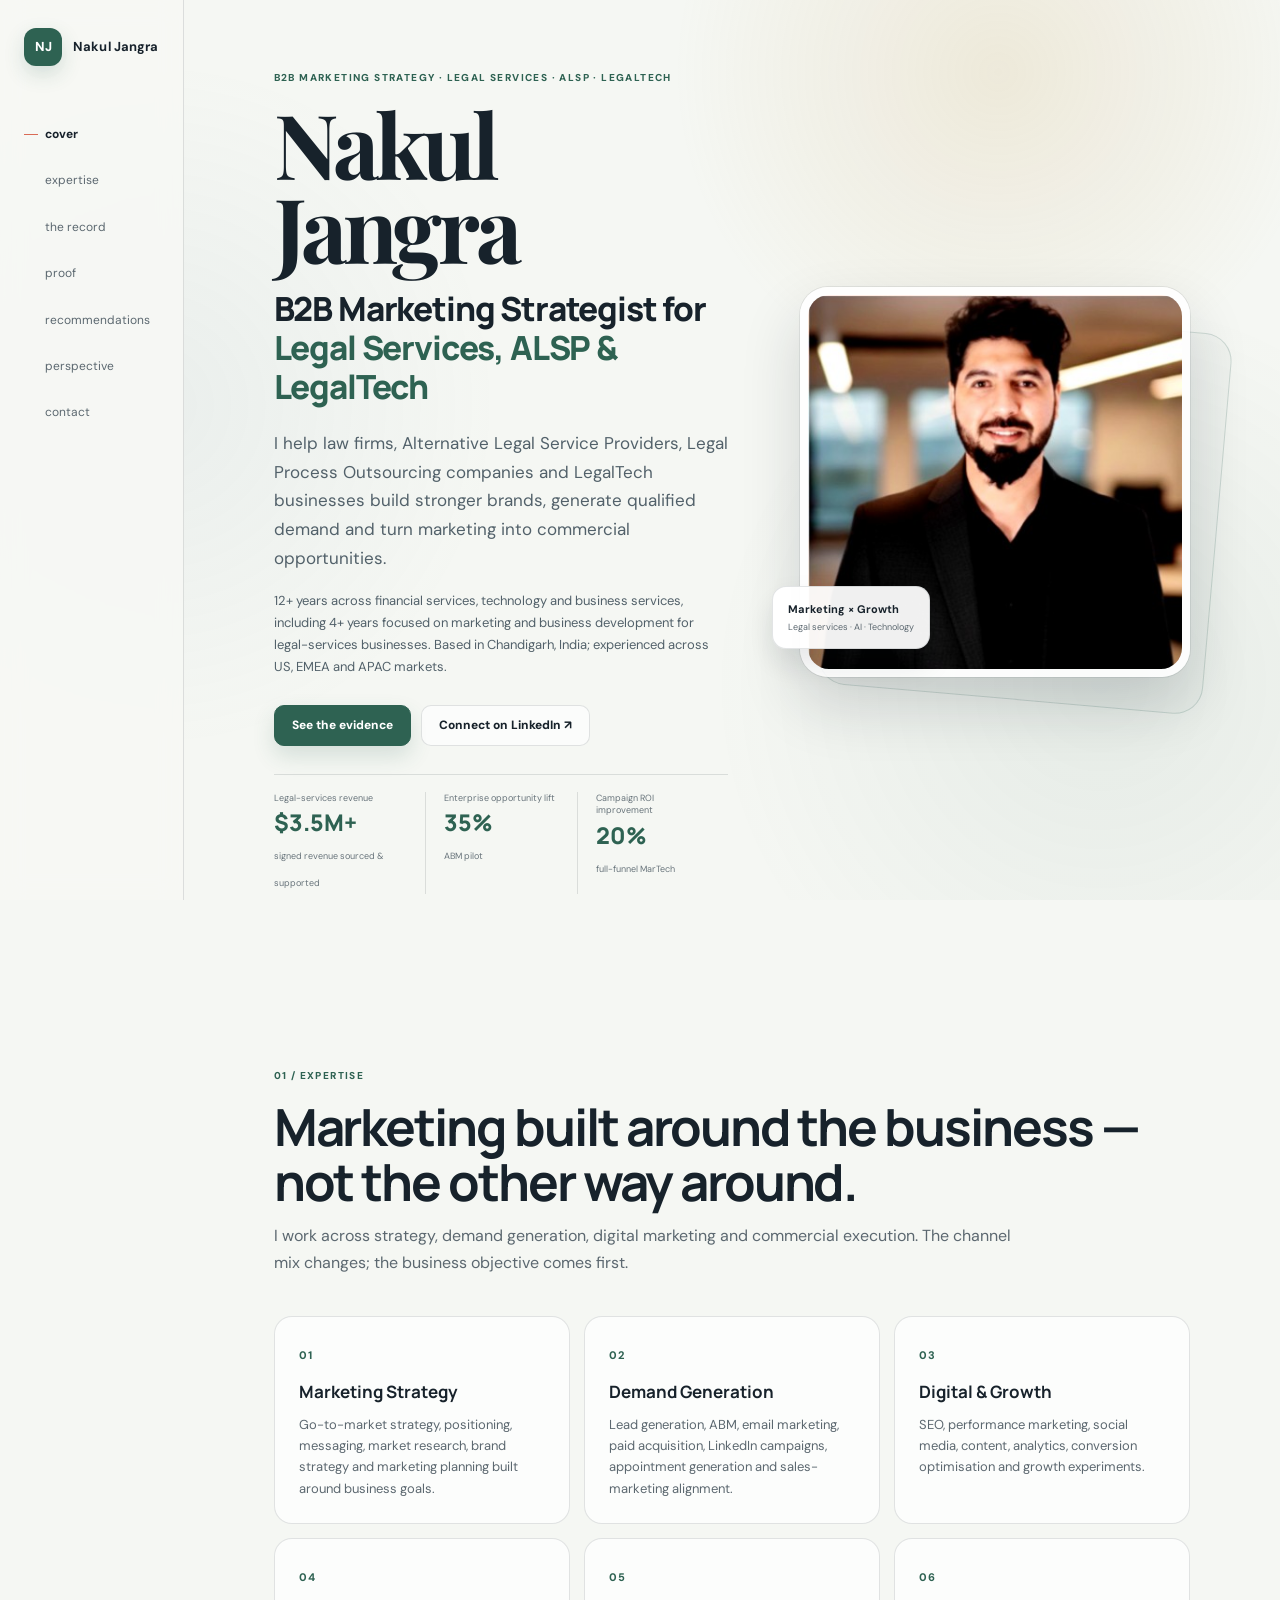
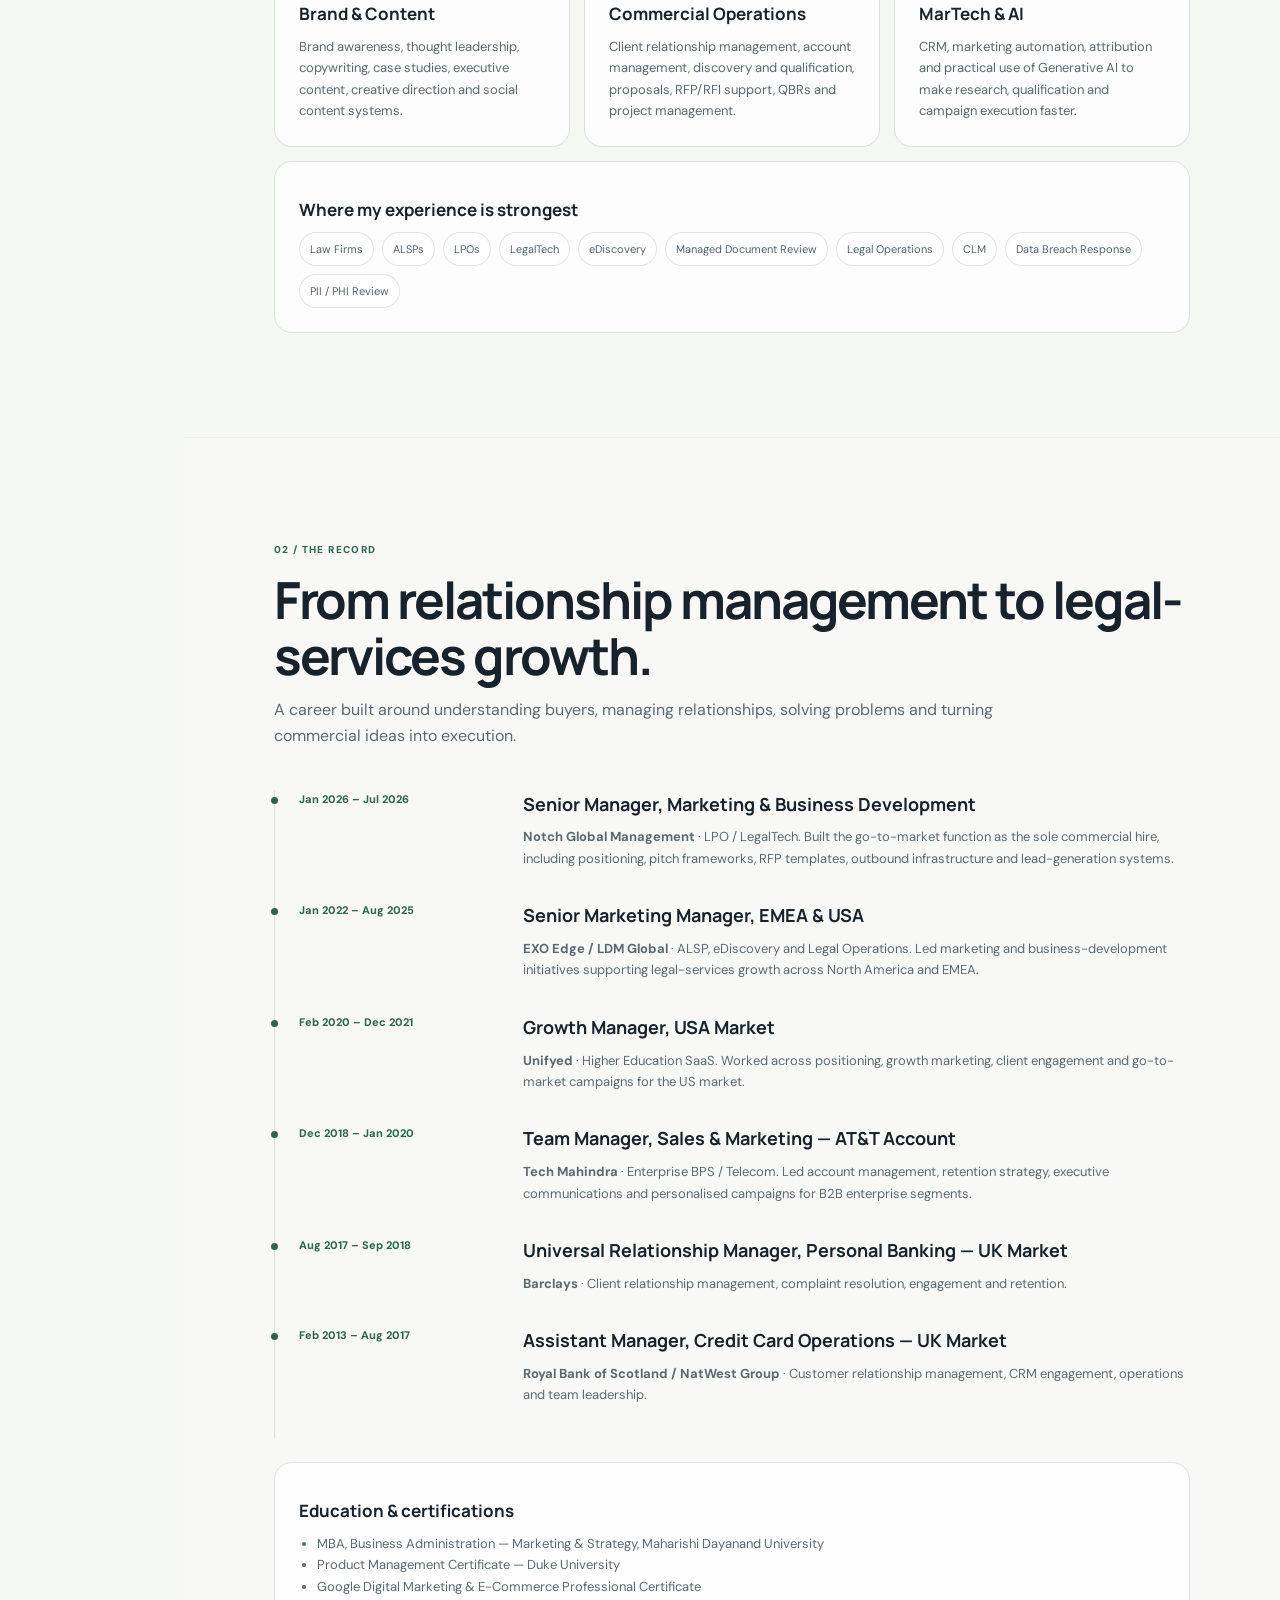
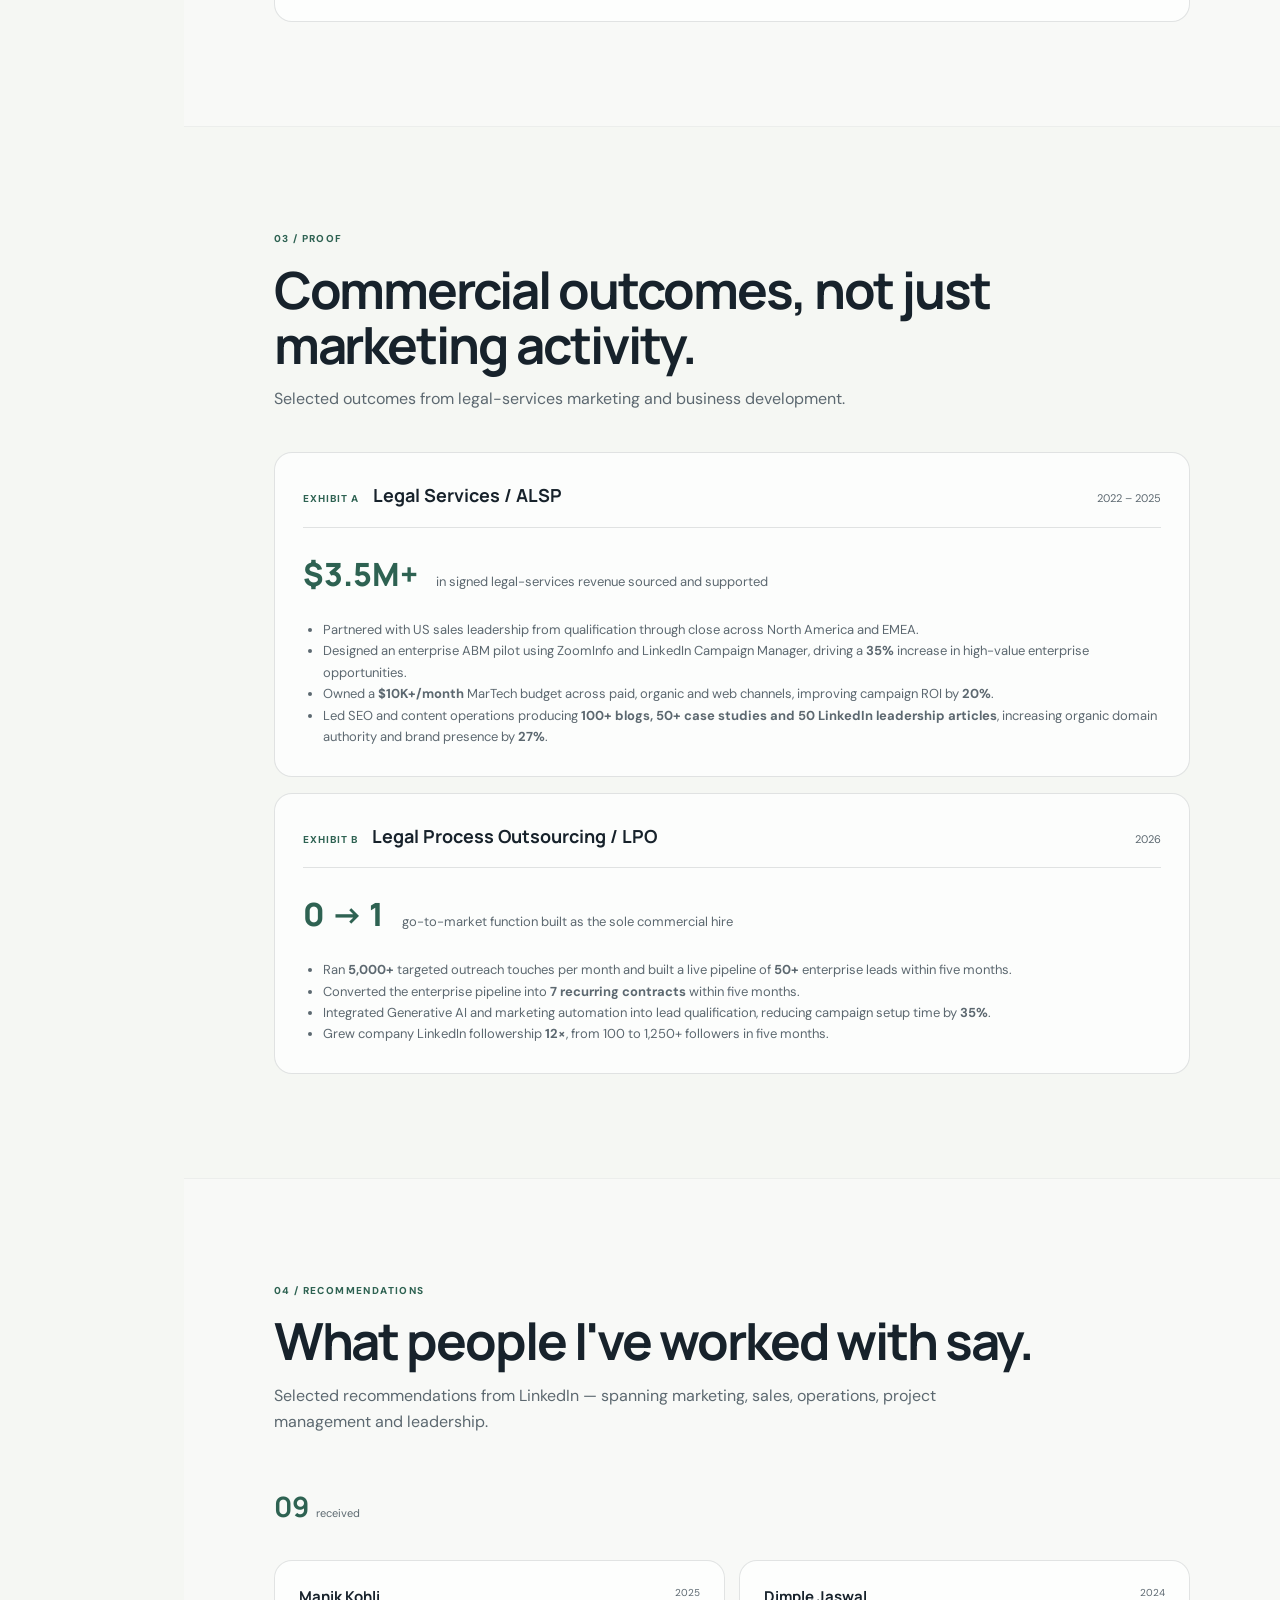
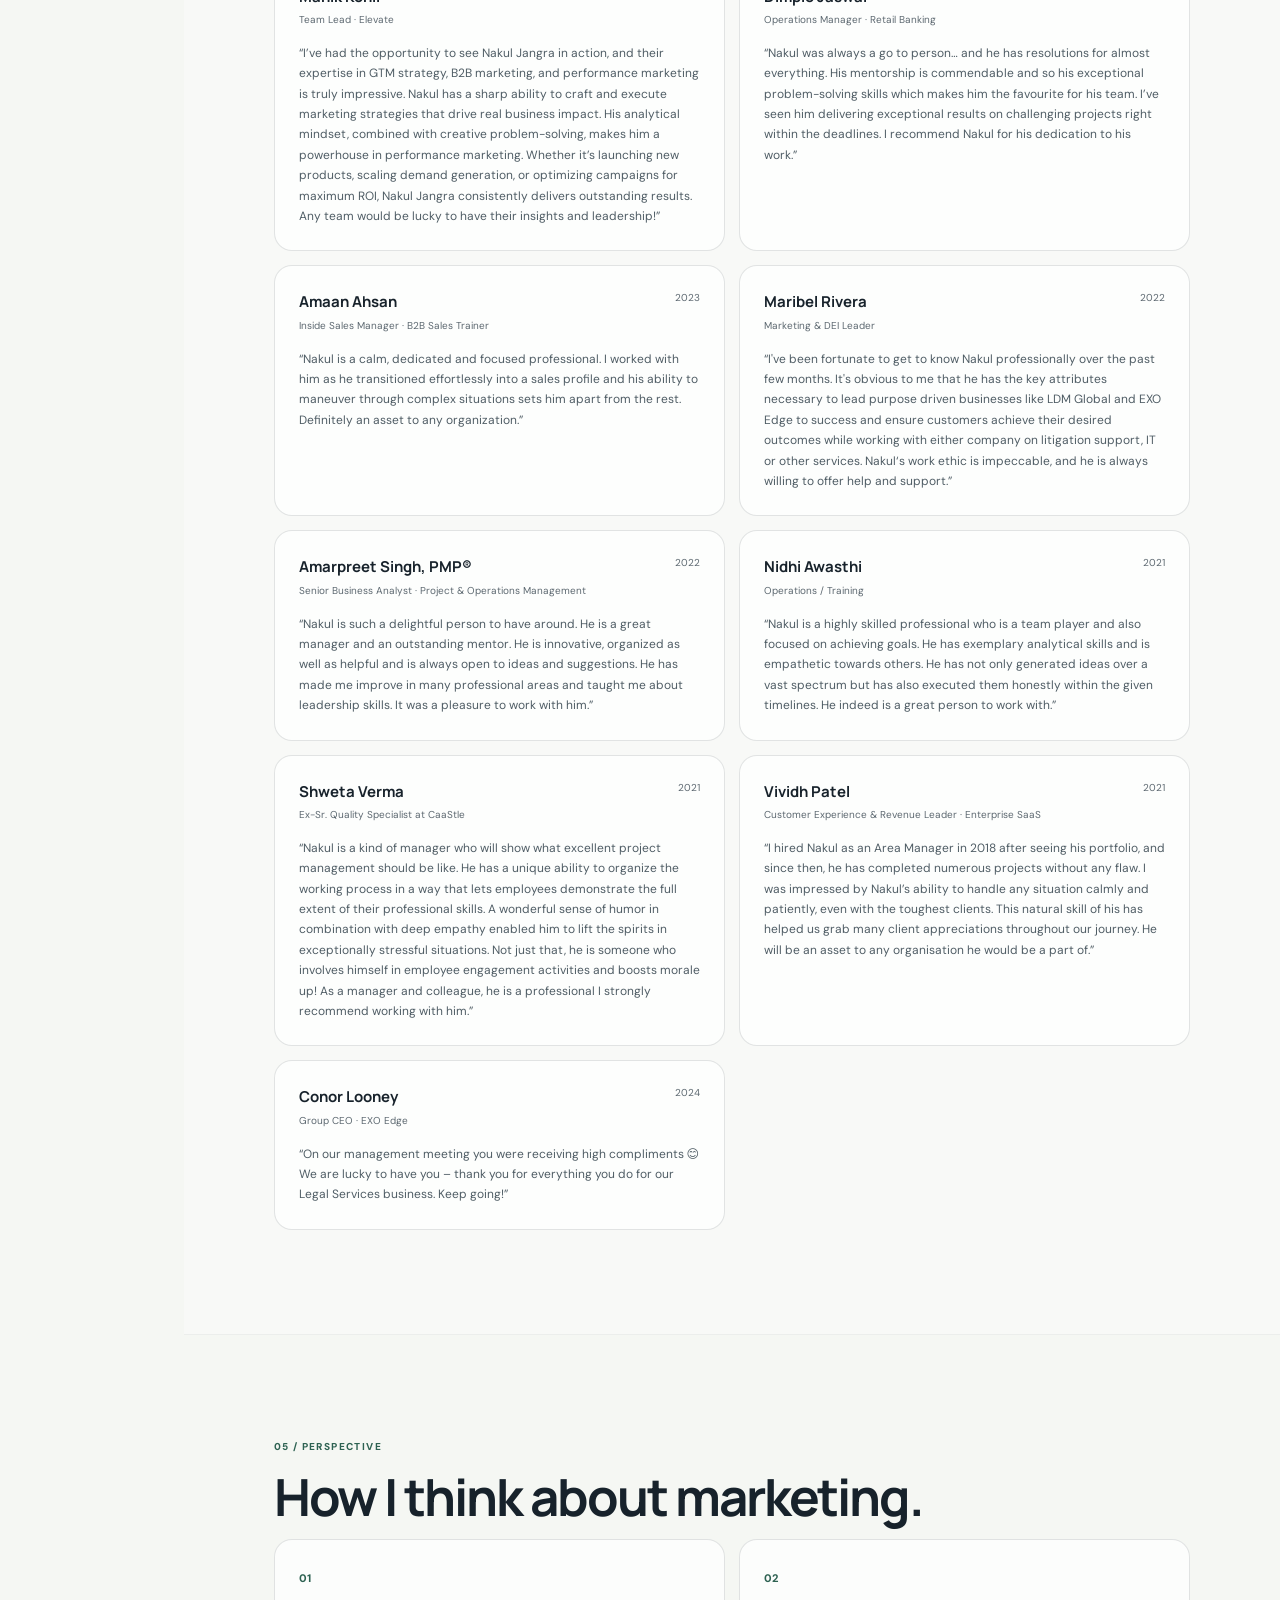
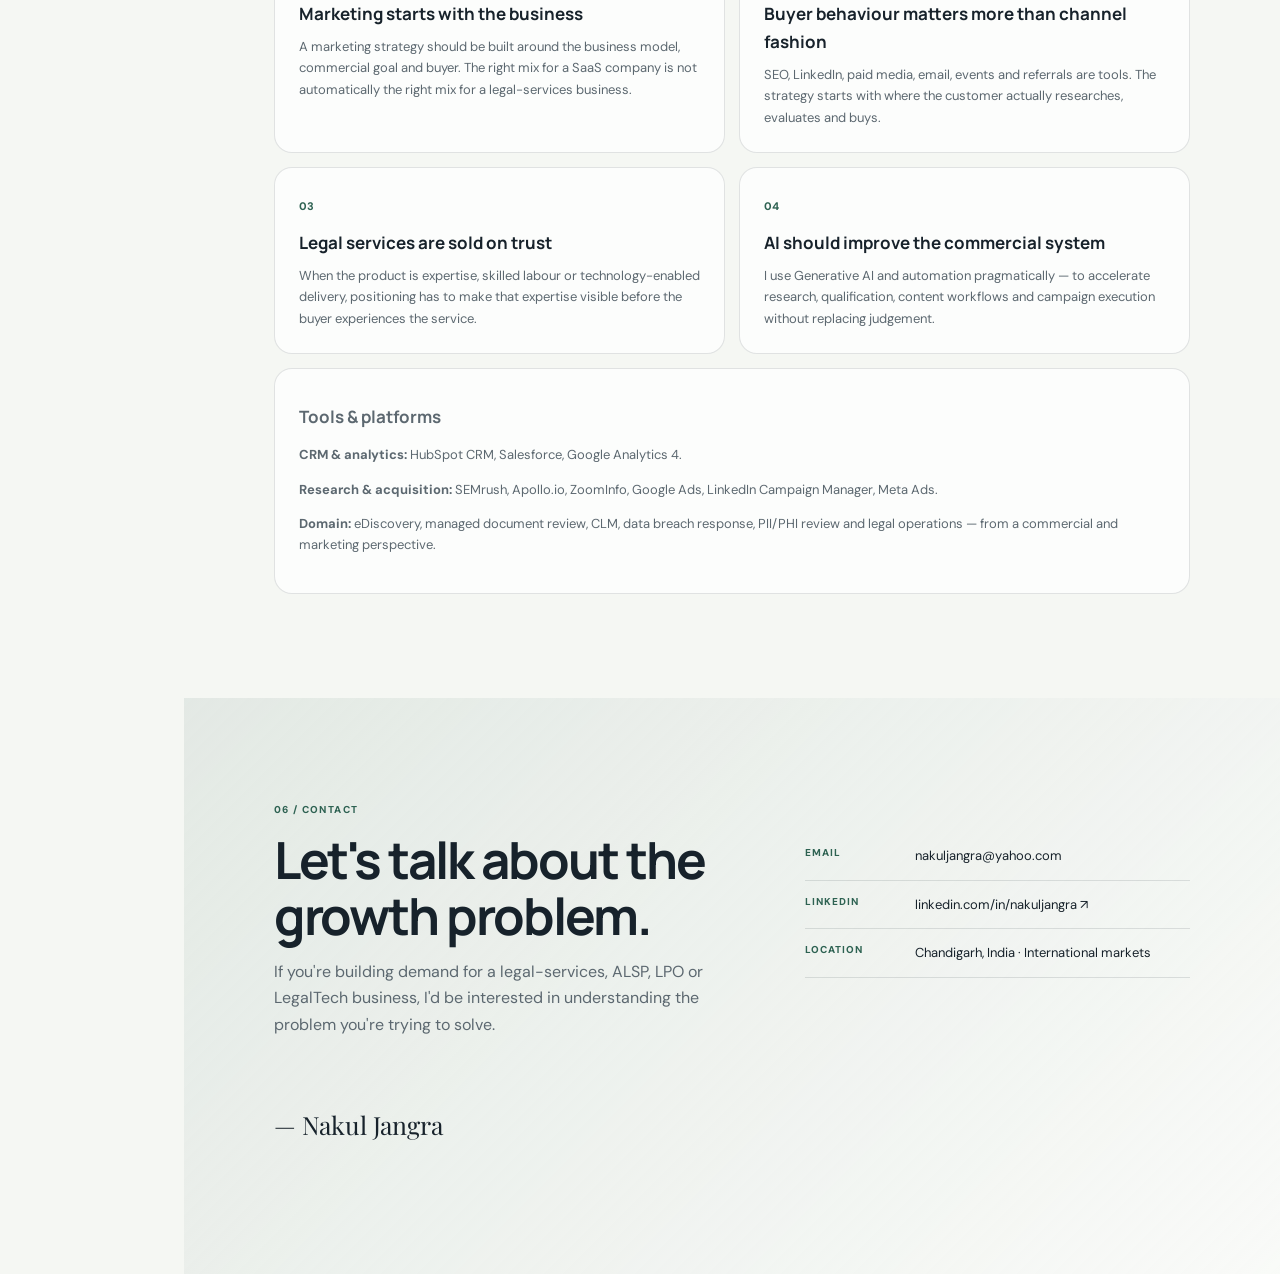
==== commit 8c266572: "Rename index-polished-final.html to index.html" ====
--- a/index.html
+++ b/index.html
@@ -3,346 +3,142 @@
 <head>
 <meta charset="UTF-8">
 <meta name="viewport" content="width=device-width, initial-scale=1.0">
-
-<title>Nakul Jangra | B2B Marketing Strategist for Legal Services, ALSP &amp; LegalTech</title>
-<meta name="description" content="Nakul Jangra is a B2B Marketing Strategist specialising in legal services, ALSPs, LPO, LegalTech, eDiscovery, demand generation, SEO and growth marketing across the US, UK, UAE and international markets.">
-<link rel="canonical" href="https://nakuljangra.github.io/">
-
-<meta property="og:type" content="website">
-<meta property="og:title" content="Nakul Jangra | B2B Marketing Strategist for Legal Services, ALSP &amp; LegalTech">
-<meta property="og:description" content="B2B marketing strategy, demand generation, SEO, digital and growth marketing for legal services, ALSPs, LPOs and LegalTech businesses.">
-<meta property="og:url" content="https://nakuljangra.github.io/">
-
-<meta name="twitter:card" content="summary_large_image">
-<meta name="twitter:title" content="Nakul Jangra | B2B Marketing Strategist for Legal Services, ALSP &amp; LegalTech">
-<meta name="twitter:description" content="Marketing strategy and demand generation for legal services, ALSPs, LPOs and LegalTech businesses.">
-
+<title>Nakul Jangra | B2B Marketing Strategist</title>
+<meta name="description" content="Nakul Jangra — B2B Marketing Strategist for Legal Services, ALSP, LPO and LegalTech. Marketing strategy, demand generation, growth and commercial execution.">
 <link rel="preconnect" href="https://fonts.googleapis.com">
 <link rel="preconnect" href="https://fonts.gstatic.com" crossorigin>
 <link href="https://fonts.googleapis.com/css2?family=DM+Sans:wght@400;500;600;700&family=Manrope:wght@500;600;700;800&family=Playfair+Display:wght@600;700&display=swap" rel="stylesheet">
-<link rel="stylesheet" href="styles.css">
-
-<!-- Ledger positioning fix: keeps the three proof metrics in the left column, directly below the buttons, without changing the rest of the page layout. -->
 <style>
-@media (min-width: 761px) {
-  .hero__inner {
-    align-items: start;
-  }
-
-  .hero__copy {
-    position: relative;
-    z-index: 5;
-    min-width: 0;
-  }
-
-  .hero__portrait {
-    position: relative;
-    z-index: 10;
-  }
-
-  .ledger-strip {
-    position: relative !important;
-    left: auto !important;
-    right: auto !important;
-    top: auto !important;
-    bottom: auto !important;
-    transform: none !important;
-    float: none !important;
-    clear: both !important;
-    display: grid !important;
-    grid-template-columns: repeat(3, minmax(0, 1fr)) !important;
-    width: 100% !important;
-    max-width: 100% !important;
-    margin: 28px 0 0 !important;
-    padding: 0 !important;
-    z-index: 20 !important;
-  }
-
-  .ledger-strip__item {
-    position: relative !important;
-    left: auto !important;
-    right: auto !important;
-    top: auto !important;
-    bottom: auto !important;
-    transform: none !important;
-    min-width: 0 !important;
-    z-index: 21 !important;
-  }
-}
-
-@media (max-width: 760px) {
-  .ledger-strip {
-    position: relative !important;
-    left: auto !important;
-    right: auto !important;
-    top: auto !important;
-    bottom: auto !important;
-    transform: none !important;
-    display: grid !important;
-    grid-template-columns: 1fr !important;
-    width: 100% !important;
-    margin-top: 24px !important;
-  }
-}
+:root{--bg:#f5f7f3;--surface:#fff;--ink:#17222b;--muted:#5c6870;--line:rgba(23,34,43,.12);--green:#2e6252;--green-dark:#214b3f;--gold:#c9a35a;--nav:184px;--max:1180px}
+*{box-sizing:border-box}
+html{scroll-behavior:smooth}
+body{margin:0;color:var(--ink);background:var(--bg);font-family:"DM Sans",system-ui,sans-serif;font-size:16px;line-height:1.65;-webkit-font-smoothing:antialiased}
+body::before{content:"";position:fixed;inset:0;pointer-events:none;z-index:-1;background:radial-gradient(circle at 78% 8%,rgba(201,163,90,.16),transparent 25%),radial-gradient(circle at 12% 45%,rgba(111,145,166,.08),transparent 28%),radial-gradient(circle at 86% 76%,rgba(46,98,82,.08),transparent 30%)}
+a{color:inherit}
+.index{position:fixed;left:0;top:0;width:var(--nav);height:100vh;padding:28px 24px;border-right:1px solid var(--line);background:rgba(247,248,245,.92);backdrop-filter:blur(12px);z-index:50}
+.brand{display:flex;align-items:center;gap:11px;text-decoration:none;margin-bottom:54px}
+.brand__mark{display:grid;place-items:center;width:38px;height:38px;border-radius:12px;background:var(--green);color:white;font-weight:800;font-size:13px;box-shadow:0 8px 20px rgba(46,98,82,.18)}
+.brand__name{font-size:13px;font-weight:700;letter-spacing:.01em}
+.index__list{list-style:none;margin:0;padding:0;display:flex;flex-direction:column;gap:20px}
+.index__link{font-size:12px;text-decoration:none;color:var(--muted);transition:.2s}
+.index__link::before{content:"";display:inline-block;width:14px;height:1px;background:transparent;vertical-align:middle;margin-right:7px;transition:.2s}
+.index__link:hover,.index__link.is-active{color:var(--ink);font-weight:700}
+.index__link.is-active::before{background:#d96b55}
+main{margin-left:var(--nav)}
+.section{padding:104px 7vw;max-width:1500px;margin:auto}
+.hero{min-height:100vh;display:flex;align-items:center;padding-top:70px;padding-bottom:70px;overflow:hidden}
+.hero__inner{width:min(100%,var(--max));margin:auto;display:grid;grid-template-columns:minmax(0,1.12fr) minmax(390px,.88fr);gap:72px;align-items:center}
+.hero__copy{min-width:0}
+.eyebrow,.section-kicker{margin:0 0 14px;color:var(--green);font-size:10px;font-weight:800;letter-spacing:.14em;text-transform:uppercase}
+.name{font-family:"Playfair Display",Georgia,serif;font-size:clamp(58px,7vw,94px);line-height:.94;letter-spacing:-.045em;margin:0 0 20px;font-weight:700}
+.role{font-family:Manrope,system-ui,sans-serif;font-size:clamp(24px,2.6vw,36px);font-weight:800;line-height:1.18;letter-spacing:-.035em;margin:0 0 22px;max-width:720px}
+.role span{color:var(--green)}
+.dek{font-size:17px;line-height:1.7;color:#52616a;max-width:720px;margin:0 0 17px}
+.dek--small{font-size:13px;line-height:1.7;max-width:650px;margin-bottom:26px}
+.hero__actions{display:flex;gap:10px;flex-wrap:wrap;margin-bottom:28px}
+.button{display:inline-flex;align-items:center;justify-content:center;min-height:40px;padding:10px 17px;border-radius:10px;text-decoration:none;font-size:12px;font-weight:800;border:1px solid var(--line);transition:transform .2s,box-shadow .2s,background .2s}
+.button:hover{transform:translateY(-2px)}
+.button--primary{background:var(--green);color:#fff;border-color:var(--green);box-shadow:0 10px 22px rgba(46,98,82,.16)}
+.button--primary:hover{background:var(--green-dark)}
+.button--ghost{background:rgba(255,255,255,.62)}
+.ledger-strip{display:grid;grid-template-columns:repeat(3,minmax(0,1fr));width:100%;border-top:1px solid var(--line);margin:0;padding-top:17px}
+.ledger-strip__item{padding:0 18px 0 0;min-width:0}
+.ledger-strip__item+ .ledger-strip__item{border-left:1px solid var(--line);padding-left:18px}
+.ledger-strip dt{font-size:9px;color:#68747b;line-height:1.35;margin-bottom:7px}
+.ledger-strip dd{font-family:Manrope,sans-serif;font-size:23px;line-height:1;margin:0 0 7px;color:var(--green);font-weight:800}
+.ledger-strip span{font-size:9px;color:#68747b;line-height:1.35}
+.hero__portrait{position:relative;justify-self:end;width:min(100%,430px);z-index:2}
+.portrait__frame{position:relative;border-radius:28px;padding:8px;background:rgba(255,255,255,.88);box-shadow:0 28px 60px rgba(23,34,43,.16),0 0 0 1px rgba(23,34,43,.08)}
+.hero__portrait img{display:block;width:100%;aspect-ratio:1/1;object-fit:cover;border-radius:21px}
+.portrait__halo{position:absolute;inset:8% -7% -6% 8%;border:1px solid rgba(46,98,82,.18);border-radius:28px;transform:rotate(5deg);z-index:-1;background:rgba(46,98,82,.025)}
+.portrait__badge{position:absolute;left:-28px;bottom:28px;background:rgba(255,255,255,.94);border:1px solid var(--line);border-radius:14px;padding:13px 15px;box-shadow:0 15px 30px rgba(23,34,43,.1);display:grid;gap:2px}
+.portrait__badge strong{font-size:11px}
+.portrait__badge span{font-size:9px;color:var(--muted)}
+.section--tint{background:rgba(255,255,255,.32);border-top:1px solid rgba(23,34,43,.05);border-bottom:1px solid rgba(23,34,43,.05)}
+.col--wide{width:min(100%,var(--max));margin:auto}
+.section-title{font-family:Manrope,sans-serif;font-size:clamp(30px,4vw,52px);line-height:1.08;letter-spacing:-.04em;margin:0 0 14px}
+.section-intro{max-width:760px;color:var(--muted);margin:0 0 40px}
+.capability-grid{display:grid;grid-template-columns:repeat(3,1fr);gap:14px}
+.capability,.notes-grid article,.recommendation,.exhibit,.credentials,.skills,.audience-block{background:rgba(255,255,255,.72);border:1px solid var(--line);border-radius:18px}
+.capability{padding:24px}
+.capability__number{color:var(--green);font-size:11px;font-weight:800;letter-spacing:.1em}
+.capability h3,.notes-grid h3,.audience-block h3,.skills h3,.credentials h3{margin:10px 0 8px;font-family:Manrope,sans-serif;font-size:17px}
+.capability p,.notes-grid p{color:var(--muted);font-size:13px;margin:0}
+.audience-block{margin-top:14px;padding:24px}
+.tag-list{display:flex;flex-wrap:wrap;gap:8px}
+.tag-list span{padding:7px 10px;border:1px solid var(--line);border-radius:999px;font-size:11px;color:#53616a;background:#fff}
+.timeline{list-style:none;margin:0;padding:0;border-left:1px solid var(--line)}
+.timeline li{display:grid;grid-template-columns:190px 1fr;gap:34px;padding:0 0 32px 24px;position:relative}
+.timeline li::before{content:"";position:absolute;left:-4px;top:7px;width:7px;height:7px;border-radius:50%;background:var(--green)}
+.timeline__when{font-size:11px;font-weight:800;color:var(--green)}
+.timeline__what h3{font-family:Manrope,sans-serif;margin:0 0 7px;font-size:18px}
+.timeline__what p{margin:0;color:var(--muted);font-size:13px}
+.credentials{margin-top:24px;padding:24px}
+.credentials ul{margin:0;padding-left:18px;color:var(--muted);font-size:13px}
+.exhibit{padding:28px;margin-top:16px}
+.exhibit__head{display:grid;grid-template-columns:auto 1fr auto;gap:14px;align-items:baseline;border-bottom:1px solid var(--line);padding-bottom:16px;margin-bottom:20px}
+.exhibit__label{color:var(--green);font-size:10px;font-weight:800;text-transform:uppercase;letter-spacing:.1em}
+.exhibit__head h3{margin:0;font-family:Manrope,sans-serif;font-size:18px}
+.exhibit__when{font-size:11px;color:var(--muted)}
+.exhibit__stat{display:flex;gap:18px;align-items:baseline;margin-bottom:18px}
+.exhibit__number{font-family:Manrope,sans-serif;font-size:32px;font-weight:800;color:var(--green)}
+.exhibit__stat span:last-child{color:var(--muted);font-size:13px}
+.exhibit ul{margin:0;padding-left:20px;color:var(--muted);font-size:13px}
+.recommendations__heading{margin-bottom:30px}
+.rec-count{display:inline-flex;align-items:baseline;gap:7px;margin-top:8px;color:var(--muted)}
+.rec-count strong{font-family:Manrope,sans-serif;font-size:28px;color:var(--green)}
+.rec-count span{font-size:11px}
+.recommendation-grid{display:grid;grid-template-columns:repeat(2,1fr);gap:14px}
+.recommendation{padding:24px}
+.rec-top{display:flex;justify-content:space-between;gap:15px;align-items:flex-start;margin-bottom:14px}
+.rec-top h3{font-family:Manrope,sans-serif;font-size:15px;margin:0 0 3px}
+.rec-top p,.rec-top>span{font-size:10px;color:var(--muted);margin:0}
+.recommendation blockquote{margin:0;color:#4f5d65;font-size:12px;line-height:1.7}
+.notes-grid{display:grid;grid-template-columns:repeat(2,1fr);gap:14px}
+.notes-grid article{padding:24px}
+.notes-grid article>span{font-size:11px;color:var(--green);font-weight:800}
+.skills{padding:24px;margin-top:14px;color:var(--muted);font-size:13px}
+.contact{background:linear-gradient(135deg,rgba(46,98,82,.09),rgba(255,255,255,.45))}
+.contact__grid{display:grid;grid-template-columns:1.1fr .9fr;gap:60px;align-items:start}
+.contact__lead{color:var(--muted);max-width:620px}
+.contact__list{margin:0}
+.contact__list div{display:grid;grid-template-columns:90px 1fr;gap:20px;padding:13px 0;border-bottom:1px solid var(--line)}
+.contact__list dt{font-size:10px;text-transform:uppercase;letter-spacing:.1em;color:var(--green);font-weight:800}
+.contact__list dd{margin:0;font-size:13px}
+.contact__list a{text-decoration:none}
+.signoff{font-family:"Playfair Display",Georgia,serif;font-size:25px;margin-top:50px}
+@media(max-width:1050px){:root{--nav:0px}.index{position:sticky;top:0;width:100%;height:auto;padding:12px 18px;display:flex;align-items:center;justify-content:space-between}.brand{margin:0}.index__list{flex-direction:row;gap:14px;overflow:auto}.index__link{white-space:nowrap}.index__link::before{display:none}main{margin-left:0}.section{padding:80px 5vw}.hero__inner{grid-template-columns:1fr 360px;gap:45px}}
+@media(max-width:760px){.hero{padding-top:55px}.hero__inner{grid-template-columns:1fr;gap:40px}.hero__portrait{justify-self:center;order:2;width:min(100%,390px)}.portrait__badge{left:10px;bottom:18px}.ledger-strip{grid-template-columns:1fr;gap:14px}.ledger-strip__item+ .ledger-strip__item{border-left:0;border-top:1px solid var(--line);padding-left:0;padding-top:14px}.capability-grid,.recommendation-grid,.notes-grid{grid-template-columns:1fr}.timeline li{grid-template-columns:1fr;gap:5px;padding-left:20px}.contact__grid{grid-template-columns:1fr;gap:30px}.exhibit__head{grid-template-columns:1fr;gap:5px}.exhibit__stat{display:block}.exhibit__number{display:block;margin-bottom:7px}.index__list{max-width:62vw}}
+@media(prefers-reduced-motion:reduce){html{scroll-behavior:auto}*{transition:none!important}}
 </style>
-
-<script type="application/ld+json">
-{
-  "@context":"https://schema.org",
-  "@type":"Person",
-  "name":"Nakul Jangra",
-  "url":"https://nakuljangra.github.io/",
-  "jobTitle":"B2B Marketing Strategist",
-  "description":"B2B Marketing Strategist specialising in legal services, Alternative Legal Service Providers, Legal Process Outsourcing, LegalTech and eDiscovery.",
-  "email":"mailto:nakuljangra@yahoo.com",
-  "address":{"@type":"PostalAddress","addressLocality":"Chandigarh","addressCountry":"IN"},
-  "sameAs":["https://www.linkedin.com/in/nakuljangra/"]
-}
+<script type="application/ld+json">{"@context":"https://schema.org","@type":"Person","name":"Nakul Jangra","url":"https://nakuljangra.github.io/","image":"[data-uri]","jobTitle":"B2B Marketing Strategist","description":"B2B Marketing Strategist specialising in legal services, Alternative Legal Service Providers, Legal Process Outsourcing, LegalTech and eDiscovery.","email":"mailto:nakuljangra@yahoo.com","sameAs":["https://www.linkedin.com/in/nakuljangra/"]}</script>
+</head>
+<body>
+<nav class="index" aria-label="Section navigation"><a class="brand" href="#brief"><span class="brand__mark">NJ</span><span class="brand__name">Nakul Jangra</span></a><ul class="index__list"><li><a href="#brief" class="index__link is-active">cover</a></li><li><a href="#specialisation" class="index__link">expertise</a></li><li><a href="#record" class="index__link">the record</a></li><li><a href="#exhibits" class="index__link">proof</a></li><li><a href="#recommendations" class="index__link">recommendations</a></li><li><a href="#notes" class="index__link">perspective</a></li><li><a href="#contact" class="index__link">contact</a></li></ul></nav>
+<main>
+<section id="brief" class="section hero"><div class="hero__inner"><div class="hero__copy"><p class="eyebrow">B2B marketing strategy · Legal services · ALSP · LegalTech</p><h1 class="name">Nakul Jangra</h1><p class="role">B2B Marketing Strategist for <span>Legal Services, ALSP &amp; LegalTech</span></p><p class="dek">I help law firms, Alternative Legal Service Providers, Legal Process Outsourcing companies and LegalTech businesses build stronger brands, generate qualified demand and turn marketing into commercial opportunities.</p><p class="dek dek--small">12+ years across financial services, technology and business services, including 4+ years focused on marketing and business development for legal-services businesses. Based in Chandigarh, India; experienced across US, EMEA and APAC markets.</p><div class="hero__actions"><a class="button button--primary" href="#proof">See the evidence</a><a class="button button--ghost" href="https://www.linkedin.com/in/nakuljangra/" target="_blank" rel="noopener">Connect on LinkedIn ↗</a></div><dl class="ledger-strip"><div class="ledger-strip__item"><dt>Legal-services revenue</dt><dd>$3.5M+</dd><span>signed revenue sourced &amp; supported</span></div><div class="ledger-strip__item"><dt>Enterprise opportunity lift</dt><dd>35%</dd><span>ABM pilot</span></div><div class="ledger-strip__item"><dt>Campaign ROI improvement</dt><dd>20%</dd><span>full-funnel MarTech</span></div></dl></div><div class="hero__portrait"><div class="portrait__halo"></div><div class="portrait__frame"><img src="[data-uri]" alt="Nakul Jangra — B2B Marketing Strategist"></div><div class="portrait__badge"><strong>Marketing × Growth</strong><span>Legal services · AI · Technology</span></div></div></div></section>
+<section id="specialisation" class="section"><div class="col--wide"><p class="section-kicker">01 / Expertise</p><h2 class="section-title">Marketing built around the business — not the other way around.</h2><p class="section-intro">I work across strategy, demand generation, digital marketing and commercial execution. The channel mix changes; the business objective comes first.</p><div class="capability-grid"><article class="capability"><span class="capability__number">01</span><h3>Marketing Strategy</h3><p>Go-to-market strategy, positioning, messaging, market research, brand strategy and marketing planning built around business goals.</p></article><article class="capability"><span class="capability__number">02</span><h3>Demand Generation</h3><p>Lead generation, ABM, email marketing, paid acquisition, LinkedIn campaigns, appointment generation and sales-marketing alignment.</p></article><article class="capability"><span class="capability__number">03</span><h3>Digital &amp; Growth</h3><p>SEO, performance marketing, social media, content, analytics, conversion optimisation and growth experiments.</p></article><article class="capability"><span class="capability__number">04</span><h3>Brand &amp; Content</h3><p>Brand awareness, thought leadership, copywriting, case studies, executive content, creative direction and social content systems.</p></article><article class="capability"><span class="capability__number">05</span><h3>Commercial Operations</h3><p>Client relationship management, account management, discovery and qualification, proposals, RFP/RFI support, QBRs and project management.</p></article><article class="capability"><span class="capability__number">06</span><h3>MarTech &amp; AI</h3><p>CRM, marketing automation, attribution and practical use of Generative AI to make research, qualification and campaign execution faster.</p></article></div><div class="audience-block"><h3>Where my experience is strongest</h3><div class="tag-list"><span>Law Firms</span><span>ALSPs</span><span>LPOs</span><span>LegalTech</span><span>eDiscovery</span><span>Managed Document Review</span><span>Legal Operations</span><span>CLM</span><span>Data Breach Response</span><span>PII / PHI Review</span></div></div></div></section>
+<section id="record" class="section section--tint"><div class="col--wide"><p class="section-kicker">02 / The record</p><h2 class="section-title">From relationship management to legal-services growth.</h2><p class="section-intro">A career built around understanding buyers, managing relationships, solving problems and turning commercial ideas into execution.</p><ol class="timeline"><li><div class="timeline__when">Jan 2026 – Jul 2026</div><div class="timeline__what"><h3>Senior Manager, Marketing &amp; Business Development</h3><p><strong>Notch Global Management</strong> · LPO / LegalTech. Built the go-to-market function as the sole commercial hire, including positioning, pitch frameworks, RFP templates, outbound infrastructure and lead-generation systems.</p></div></li><li><div class="timeline__when">Jan 2022 – Aug 2025</div><div class="timeline__what"><h3>Senior Marketing Manager, EMEA &amp; USA</h3><p><strong>EXO Edge / LDM Global</strong> · ALSP, eDiscovery and Legal Operations. Led marketing and business-development initiatives supporting legal-services growth across North America and EMEA.</p></div></li><li><div class="timeline__when">Feb 2020 – Dec 2021</div><div class="timeline__what"><h3>Growth Manager, USA Market</h3><p><strong>Unifyed</strong> · Higher Education SaaS. Worked across positioning, growth marketing, client engagement and go-to-market campaigns for the US market.</p></div></li><li><div class="timeline__when">Dec 2018 – Jan 2020</div><div class="timeline__what"><h3>Team Manager, Sales &amp; Marketing — AT&amp;T Account</h3><p><strong>Tech Mahindra</strong> · Enterprise BPS / Telecom. Led account management, retention strategy, executive communications and personalised campaigns for B2B enterprise segments.</p></div></li><li><div class="timeline__when">Aug 2017 – Sep 2018</div><div class="timeline__what"><h3>Universal Relationship Manager, Personal Banking — UK Market</h3><p><strong>Barclays</strong> · Client relationship management, complaint resolution, engagement and retention.</p></div></li><li><div class="timeline__when">Feb 2013 – Aug 2017</div><div class="timeline__what"><h3>Assistant Manager, Credit Card Operations — UK Market</h3><p><strong>Royal Bank of Scotland / NatWest Group</strong> · Customer relationship management, CRM engagement, operations and team leadership.</p></div></li></ol><div class="credentials"><h3>Education &amp; certifications</h3><ul><li>MBA, Business Administration — Marketing &amp; Strategy, Maharishi Dayanand University</li><li>Product Management Certificate — Duke University</li><li>Google Digital Marketing &amp; E-Commerce Professional Certificate</li></ul></div></div></section>
+<section id="exhibits" class="section"><div class="col--wide"><p class="section-kicker">03 / Proof</p><h2 class="section-title">Commercial outcomes, not just marketing activity.</h2><p class="section-intro">Selected outcomes from legal-services marketing and business development.</p><article class="exhibit" id="proof"><div class="exhibit__head"><span class="exhibit__label">Exhibit A</span><h3>Legal Services / ALSP</h3><span class="exhibit__when">2022 – 2025</span></div><div class="exhibit__stat"><span class="exhibit__number">$3.5M+</span><span>in signed legal-services revenue sourced and supported</span></div><ul><li>Partnered with US sales leadership from qualification through close across North America and EMEA.</li><li>Designed an enterprise ABM pilot using ZoomInfo and LinkedIn Campaign Manager, driving a <strong>35%</strong> increase in high-value enterprise opportunities.</li><li>Owned a <strong>$10K+/month</strong> MarTech budget across paid, organic and web channels, improving campaign ROI by <strong>20%</strong>.</li><li>Led SEO and content operations producing <strong>100+ blogs, 50+ case studies and 50 LinkedIn leadership articles</strong>, increasing organic domain authority and brand presence by <strong>27%</strong>.</li></ul></article><article class="exhibit"><div class="exhibit__head"><span class="exhibit__label">Exhibit B</span><h3>Legal Process Outsourcing / LPO</h3><span class="exhibit__when">2026</span></div><div class="exhibit__stat"><span class="exhibit__number">0 → 1</span><span>go-to-market function built as the sole commercial hire</span></div><ul><li>Ran <strong>5,000+</strong> targeted outreach touches per month and built a live pipeline of <strong>50+</strong> enterprise leads within five months.</li><li>Converted the enterprise pipeline into <strong>7 recurring contracts</strong> within five months.</li><li>Integrated Generative AI and marketing automation into lead qualification, reducing campaign setup time by <strong>35%</strong>.</li><li>Grew company LinkedIn followership <strong>12×</strong>, from 100 to 1,250+ followers in five months.</li></ul></article></div></section>
+<section id="recommendations" class="section section--tint"><div class="col--wide"><p class="section-kicker">04 / Recommendations</p><div class="recommendations__heading"><h2 class="section-title">What people I've worked with say.</h2><p class="section-intro">Selected recommendations from LinkedIn — spanning marketing, sales, operations, project management and leadership.</p><div class="rec-count"><strong>09</strong><span>received</span></div></div><div class="recommendation-grid">
+<article class="recommendation"><div class="rec-top"><div><h3>Manik Kohli</h3><p>Team Lead · Elevate</p></div><span>2025</span></div><blockquote>“I’ve had the opportunity to see Nakul Jangra in action, and their expertise in GTM strategy, B2B marketing, and performance marketing is truly impressive. Nakul has a sharp ability to craft and execute marketing strategies that drive real business impact. His analytical mindset, combined with creative problem-solving, makes him a powerhouse in performance marketing. Whether it’s launching new products, scaling demand generation, or optimizing campaigns for maximum ROI, Nakul Jangra consistently delivers outstanding results. Any team would be lucky to have their insights and leadership!”</blockquote></article>
+<article class="recommendation"><div class="rec-top"><div><h3>Dimple Jaswal</h3><p>Operations Manager · Retail Banking</p></div><span>2024</span></div><blockquote>“Nakul was always a go to person… and he has resolutions for almost everything. His mentorship is commendable and so his exceptional problem-solving skills which makes him the favourite for his team. I’ve seen him delivering exceptional results on challenging projects right within the deadlines. I recommend Nakul for his dedication to his work.”</blockquote></article>
+<article class="recommendation"><div class="rec-top"><div><h3>Amaan Ahsan</h3><p>Inside Sales Manager · B2B Sales Trainer</p></div><span>2023</span></div><blockquote>“Nakul is a calm, dedicated and focused professional. I worked with him as he transitioned effortlessly into a sales profile and his ability to maneuver through complex situations sets him apart from the rest. Definitely an asset to any organization.”</blockquote></article>
+<article class="recommendation"><div class="rec-top"><div><h3>Maribel Rivera</h3><p>Marketing &amp; DEI Leader</p></div><span>2022</span></div><blockquote>“I've been fortunate to get to know Nakul professionally over the past few months. It's obvious to me that he has the key attributes necessary to lead purpose driven businesses like LDM Global and EXO Edge to success and ensure customers achieve their desired outcomes while working with either company on litigation support, IT or other services. Nakul‘s work ethic is impeccable, and he is always willing to offer help and support.”</blockquote></article>
+<article class="recommendation"><div class="rec-top"><div><h3>Amarpreet Singh, PMP®</h3><p>Senior Business Analyst · Project &amp; Operations Management</p></div><span>2022</span></div><blockquote>“Nakul is such a delightful person to have around. He is a great manager and an outstanding mentor. He is innovative, organized as well as helpful and is always open to ideas and suggestions. He has made me improve in many professional areas and taught me about leadership skills. It was a pleasure to work with him.”</blockquote></article>
+<article class="recommendation"><div class="rec-top"><div><h3>Nidhi Awasthi</h3><p>Operations / Training</p></div><span>2021</span></div><blockquote>“Nakul is a highly skilled professional who is a team player and also focused on achieving goals. He has exemplary analytical skills and is empathetic towards others. He has not only generated ideas over a vast spectrum but has also executed them honestly within the given timelines. He indeed is a great person to work with.”</blockquote></article>
+<article class="recommendation"><div class="rec-top"><div><h3>Shweta Verma</h3><p>Ex-Sr. Quality Specialist at CaaStle</p></div><span>2021</span></div><blockquote>“Nakul is a kind of manager who will show what excellent project management should be like. He has a unique ability to organize the working process in a way that lets employees demonstrate the full extent of their professional skills. A wonderful sense of humor in combination with deep empathy enabled him to lift the spirits in exceptionally stressful situations. Not just that, he is someone who involves himself in employee engagement activities and boosts morale up! As a manager and colleague, he is a professional I strongly recommend working with him.”</blockquote></article>
+<article class="recommendation"><div class="rec-top"><div><h3>Vividh Patel</h3><p>Customer Experience &amp; Revenue Leader · Enterprise SaaS</p></div><span>2021</span></div><blockquote>“I hired Nakul as an Area Manager in 2018 after seeing his portfolio, and since then, he has completed numerous projects without any flaw. I was impressed by Nakul’s ability to handle any situation calmly and patiently, even with the toughest clients. This natural skill of his has helped us grab many client appreciations throughout our journey. He will be an asset to any organisation he would be a part of.”</blockquote></article>
+<article class="recommendation"><div class="rec-top"><div><h3>Conor Looney</h3><p>Group CEO · EXO Edge</p></div><span>2024</span></div><blockquote>“On our management meeting you were receiving high compliments 😊 We are lucky to have you – thank you for everything you do for our Legal Services business. Keep going!”</blockquote></article>
+</div></div></section>
+<section id="notes" class="section"><div class="col--wide"><p class="section-kicker">05 / Perspective</p><h2 class="section-title">How I think about marketing.</h2><div class="notes-grid"><article><span>01</span><h3>Marketing starts with the business</h3><p>A marketing strategy should be built around the business model, commercial goal and buyer. The right mix for a SaaS company is not automatically the right mix for a legal-services business.</p></article><article><span>02</span><h3>Buyer behaviour matters more than channel fashion</h3><p>SEO, LinkedIn, paid media, email, events and referrals are tools. The strategy starts with where the customer actually researches, evaluates and buys.</p></article><article><span>03</span><h3>Legal services are sold on trust</h3><p>When the product is expertise, skilled labour or technology-enabled delivery, positioning has to make that expertise visible before the buyer experiences the service.</p></article><article><span>04</span><h3>AI should improve the commercial system</h3><p>I use Generative AI and automation pragmatically — to accelerate research, qualification, content workflows and campaign execution without replacing judgement.</p></article></div><div class="skills"><h3>Tools &amp; platforms</h3><p><strong>CRM &amp; analytics:</strong> HubSpot CRM, Salesforce, Google Analytics 4.</p><p><strong>Research &amp; acquisition:</strong> SEMrush, Apollo.io, ZoomInfo, Google Ads, LinkedIn Campaign Manager, Meta Ads.</p><p><strong>Domain:</strong> eDiscovery, managed document review, CLM, data breach response, PII/PHI review and legal operations — from a commercial and marketing perspective.</p></div></div></section>
+<section id="contact" class="section contact"><div class="col--wide"><p class="section-kicker">06 / Contact</p><div class="contact__grid"><div><h2 class="section-title">Let's talk about the growth problem.</h2><p class="contact__lead">If you're building demand for a legal-services, ALSP, LPO or LegalTech business, I'd be interested in understanding the problem you're trying to solve.</p></div><dl class="contact__list"><div><dt>Email</dt><dd><a href="mailto:nakuljangra@yahoo.com">nakuljangra@yahoo.com</a></dd></div><div><dt>LinkedIn</dt><dd><a href="https://www.linkedin.com/in/nakuljangra/" target="_blank" rel="noopener">linkedin.com/in/nakuljangra ↗</a></dd></div><div><dt>Location</dt><dd>Chandigarh, India · International markets</dd></div></dl></div><p class="signoff">— Nakul Jangra</p></div></section>
+</main>
+<script>
+const links=[...document.querySelectorAll('.index__link')];
+const sections=links.map(a=>document.querySelector(a.getAttribute('href'))).filter(Boolean);
+const observer=new IntersectionObserver(entries=>entries.forEach(e=>{if(e.isIntersecting){links.forEach(l=>l.classList.toggle('is-active',l.getAttribute('href')==='#'+e.target.id))}}),{rootMargin:'-35% 0px -55% 0px'});
+sections.forEach(s=>observer.observe(s));
 </script>
-</head>
-
-<body>
-<nav class="index" aria-label="Section navigation">
-  <a class="brand" href="#brief" aria-label="Nakul Jangra home">
-    <span class="brand__mark">NJ</span>
-    <span class="brand__name">Nakul Jangra</span>
-  </a>
-
-  <ul class="index__list">
-    <li><a href="#brief" class="index__link is-active">cover</a></li>
-    <li><a href="#specialisation" class="index__link">expertise</a></li>
-    <li><a href="#record" class="index__link">the record</a></li>
-    <li><a href="#exhibits" class="index__link">proof</a></li>
-    <li><a href="#recommendations" class="index__link">recommendations</a></li>
-    <li><a href="#notes" class="index__link">perspective</a></li>
-    <li><a href="#contact" class="index__link">contact</a></li>
-  </ul>
-</nav>
-
-<main>
-
-<section id="brief" class="section hero">
-  <div class="hero__glow hero__glow--one"></div>
-  <div class="hero__glow hero__glow--two"></div>
-
-  <div class="hero__inner">
-    <div class="hero__copy">
-      <p class="eyebrow">B2B marketing strategy · Legal services · ALSP · LegalTech</p>
-      <h1 class="name">Nakul Jangra</h1>
-      <p class="role">B2B Marketing Strategist for <span>Legal Services, ALSP &amp; LegalTech</span></p>
-      <p class="dek">I help law firms, Alternative Legal Service Providers, Legal Process Outsourcing companies and LegalTech businesses build stronger brands, generate qualified demand and turn marketing into commercial opportunities.</p>
-      <p class="dek dek--small">12+ years across financial services, technology and business services, including 4+ years focused on marketing and business development for legal-services businesses. Based in Chandigarh, India; experienced across US, EMEA and APAC markets.</p>
-
-      <div class="hero__actions">
-        <a class="button button--primary" href="#proof">See the evidence</a>
-        <a class="button button--ghost" href="https://www.linkedin.com/in/nakuljangra/" target="_blank" rel="noopener">Connect on LinkedIn ↗</a>
-      </div>
-
-      <dl class="ledger-strip" id="ledger-strip">
-        <div class="ledger-strip__item">
-          <dt>Legal-services revenue</dt>
-          <dd data-count="3.5" data-suffix="M+" data-prefix="$">$0M+</dd>
-          <span>signed revenue sourced &amp; supported</span>
-        </div>
-        <div class="ledger-strip__item">
-          <dt>Enterprise opportunity lift</dt>
-          <dd data-count="35" data-suffix="%" data-prefix="">0%</dd>
-          <span>ABM pilot</span>
-        </div>
-        <div class="ledger-strip__item">
-          <dt>Campaign ROI improvement</dt>
-          <dd data-count="20" data-suffix="%" data-prefix="">0%</dd>
-          <span>full-funnel MarTech</span>
-        </div>
-      </dl>
-    </div>
-  </div>
-</section>
-
-<section id="specialisation" class="section">
-  <div class="col col--wide">
-    <p class="section-kicker">01 / Expertise</p>
-    <h2 class="section-title">Marketing built around the business — not the other way around.</h2>
-    <p class="section-intro">I work across strategy, demand generation, digital marketing and commercial execution. The channel mix changes; the business objective comes first.</p>
-
-    <div class="capability-grid">
-      <article class="capability"><span class="capability__number">01</span><h3>Marketing Strategy</h3><p>Go-to-market strategy, positioning, messaging, market research, brand strategy and marketing planning built around business goals.</p></article>
-      <article class="capability"><span class="capability__number">02</span><h3>Demand Generation</h3><p>Lead generation, ABM, email marketing, paid acquisition, LinkedIn campaigns, appointment generation and sales-marketing alignment.</p></article>
-      <article class="capability"><span class="capability__number">03</span><h3>Digital &amp; Growth</h3><p>SEO, performance marketing, social media, content, analytics, conversion optimisation and growth experiments.</p></article>
-      <article class="capability"><span class="capability__number">04</span><h3>Brand &amp; Content</h3><p>Brand awareness, thought leadership, copywriting, case studies, executive content, creative direction and social content systems.</p></article>
-      <article class="capability"><span class="capability__number">05</span><h3>Commercial Operations</h3><p>Client relationship management, account management, discovery and qualification, proposals, RFP/RFI support, QBRs and project management.</p></article>
-      <article class="capability"><span class="capability__number">06</span><h3>MarTech &amp; AI</h3><p>CRM, marketing automation, attribution and practical use of Generative AI to make research, qualification and campaign execution faster.</p></article>
-    </div>
-
-    <div class="audience-block">
-      <h3>Where my experience is strongest</h3>
-      <div class="tag-list"><span>Law Firms</span><span>ALSPs</span><span>LPOs</span><span>LegalTech</span><span>eDiscovery</span><span>Managed Document Review</span><span>Legal Operations</span><span>CLM</span><span>Data Breach Response</span><span>PII / PHI Review</span></div>
-    </div>
-  </div>
-</section>
-
-<section id="record" class="section section--tint">
-  <div class="col col--wide">
-    <p class="section-kicker">02 / The record</p>
-    <h2 class="section-title">From relationship management to legal-services growth.</h2>
-    <p class="section-intro">A career built around understanding buyers, managing relationships, solving problems and turning commercial ideas into execution.</p>
-
-    <ol class="timeline">
-      <li><div class="timeline__when">Jan 2026 – Jul 2026</div><div class="timeline__what"><h3>Senior Manager, Marketing &amp; Business Development</h3><p><strong>Notch Global Management</strong> · LPO / LegalTech. Built the go-to-market function as the sole commercial hire, including positioning, pitch frameworks, RFP templates, outbound infrastructure and lead-generation systems.</p></div></li>
-      <li><div class="timeline__when">Jan 2022 – Aug 2025</div><div class="timeline__what"><h3>Senior Marketing Manager, EMEA &amp; USA</h3><p><strong>EXO Edge / LDM Global</strong> · ALSP, eDiscovery and Legal Operations. Led marketing and business-development initiatives supporting legal-services growth across North America and EMEA.</p></div></li>
-      <li><div class="timeline__when">Feb 2020 – Dec 2021</div><div class="timeline__what"><h3>Growth Manager, USA Market</h3><p><strong>Unifyed</strong> · Higher Education SaaS. Worked across positioning, growth marketing, client engagement and go-to-market campaigns for the US market.</p></div></li>
-      <li><div class="timeline__when">Dec 2018 – Jan 2020</div><div class="timeline__what"><h3>Team Manager, Sales &amp; Marketing — AT&amp;T Account</h3><p><strong>Tech Mahindra</strong> · Enterprise BPS / Telecom. Led account management, retention strategy, executive communications and personalised campaigns for B2B enterprise segments.</p></div></li>
-      <li><div class="timeline__when">Aug 2017 – Sep 2018</div><div class="timeline__what"><h3>Universal Relationship Manager, Personal Banking — UK Market</h3><p><strong>Barclays</strong> · Client relationship management, complaint resolution, engagement and retention.</p></div></li>
-      <li><div class="timeline__when">Feb 2013 – Aug 2017</div><div class="timeline__what"><h3>Assistant Manager, Credit Card Operations — UK Market</h3><p><strong>Royal Bank of Scotland / NatWest Group</strong> · Customer relationship management, CRM engagement, operations and team leadership.</p></div></li>
-    </ol>
-
-    <div class="credentials">
-      <h3>Education &amp; certifications</h3>
-      <ul>
-        <li>MBA, Business Administration — Marketing &amp; Strategy, Maharishi Dayanand University</li>
-        <li>Product Management Certificate — Duke University</li>
-        <li>Google Digital Marketing &amp; E-Commerce Professional Certificate</li>
-      </ul>
-    </div>
-  </div>
-</section>
-
-<section id="exhibits" class="section">
-  <div class="col col--wide">
-    <p class="section-kicker">03 / Proof</p>
-    <h2 class="section-title">Commercial outcomes, not just marketing activity.</h2>
-    <p class="section-intro">Selected outcomes from legal-services marketing and business development.</p>
-
-    <article class="exhibit" id="proof">
-      <div class="exhibit__head"><span class="exhibit__label">Exhibit A</span><h3>Legal Services / ALSP</h3><span class="exhibit__when">2022 – 2025</span></div>
-      <div class="exhibit__stat"><span class="exhibit__number">$3.5M+</span><span>in signed legal-services revenue sourced and supported</span></div>
-      <ul>
-        <li>Partnered with US sales leadership from qualification through close across North America and EMEA.</li>
-        <li>Designed an enterprise ABM pilot using ZoomInfo and LinkedIn Campaign Manager, driving a <strong>35%</strong> increase in high-value enterprise opportunities.</li>
-        <li>Owned a <strong>$10K+/month</strong> MarTech budget across paid, organic and web channels, improving campaign ROI by <strong>20%</strong>.</li>
-        <li>Led SEO and content operations producing <strong>100+ blogs, 50+ case studies and 50 LinkedIn leadership articles</strong>, increasing organic domain authority and brand presence by <strong>27%</strong>.</li>
-      </ul>
-    </article>
-
-    <article class="exhibit">
-      <div class="exhibit__head"><span class="exhibit__label">Exhibit B</span><h3>Legal Process Outsourcing / LPO</h3><span class="exhibit__when">2026</span></div>
-      <div class="exhibit__stat"><span class="exhibit__number">0 → 1</span><span>go-to-market function built as the sole commercial hire</span></div>
-      <ul>
-        <li>Ran <strong>5,000+</strong> targeted outreach touches per month and built a live pipeline of <strong>50+</strong> enterprise leads within five months.</li>
-        <li>Converted the enterprise pipeline into <strong>7 recurring contracts</strong> within five months.</li>
-        <li>Integrated Generative AI and marketing automation into lead qualification, reducing campaign setup time by <strong>35%</strong>.</li>
-        <li>Grew company LinkedIn followership <strong>12×</strong>, from 100 to 1,250+ followers in five months.</li>
-      </ul>
-    </article>
-  </div>
-</section>
-
-<section id="recommendations" class="section section--tint">
-  <div class="col col--wide">
-    <p class="section-kicker">04 / Recommendations</p>
-
-    <div class="recommendations__heading">
-      <div>
-        <h2 class="section-title">What people I've worked with say.</h2>
-        <p class="section-intro">Selected recommendations from LinkedIn — spanning marketing, sales, operations, project management and leadership.</p>
-      </div>
-    </div>
-
-    <div class="recommendation-grid" data-panel="received">
-
-      <article class="recommendation">
-        <div class="rec-top"><div><h3><a href="https://www.linkedin.com/in/manikkohlii/" target="_blank" rel="noopener">Manik Kohli</a></h3><p>Team Lead · Elevate</p></div><span>2025</span></div>
-        <blockquote>“I’ve had the opportunity to see Nakul Jangra in action, and their expertise in GTM strategy, B2B marketing, and performance marketing is truly impressive. Nakul has a sharp ability to craft and execute marketing strategies that drive real business impact. His analytical mindset, combined with creative problem-solving, makes him a powerhouse in performance marketing. Whether it’s launching new products, scaling demand generation, or optimizing campaigns for maximum ROI, Nakul Jangra consistently delivers outstanding results. Any team would be lucky to have their insights and leadership!”</blockquote>
-      </article>
-
-      <article class="recommendation">
-        <div class="rec-top"><div><h3><a href="https://www.linkedin.com/in/dimple-j-74852722/" target="_blank" rel="noopener">Dimple Jaswal</a></h3><p>Operations Manager · Retail Banking</p></div><span>2024</span></div>
-        <blockquote>“Nakul was always a go to person… and he has resolutions for almost everything. His mentorship is commendable and so his exceptional problem-solving skills which makes him the favourite for his team. I’ve seen him delivering exceptional results on challenging projects right within the deadlines. I recommend Nakul for his dedication to his work.”</blockquote>
-      </article>
-
-      <article class="recommendation">
-        <div class="rec-top"><div><h3><a href="https://www.linkedin.com/in/master-closer/" target="_blank" rel="noopener">Amaan Ahsan</a></h3><p>Inside Sales Manager · B2B Sales Trainer</p></div><span>2023</span></div>
-        <blockquote>“Nakul is a calm, dedicated and focused professional. I worked with him as he transitioned effortlessly into a sales profile and his ability to maneuver through complex situations sets him apart from the rest. Definitely an asset to any organization.”</blockquote>
-      </article>
-
-      <article class="recommendation">
-        <div class="rec-top"><div><h3><a href="https://www.linkedin.com/in/maribelrivera/" target="_blank" rel="noopener">Maribel Rivera</a></h3><p>Marketing &amp; DEI Leader</p></div><span>2022</span></div>
-        <blockquote>“I've been fortunate to get to know Nakul professionally over the past few months. It's obvious to me that he has the key attributes necessary to lead purpose driven businesses like LDM Global and EXO Edge to success and ensure customers achieve their desired outcomes while working with either company on litigation support, IT or other services. Nakul‘s work ethic is impeccable, and he is always willing to offer help and support.”</blockquote>
-      </article>
-
-      <article class="recommendation">
-        <div class="rec-top"><div><h3><a href="https://www.linkedin.com/in/amarpreet-singh-%F0%9D%97%A3%F0%9D%97%A0%F0%9D%97%A3%C2%AE-1a123710b/" target="_blank" rel="noopener">Amarpreet Singh, PMP®</a></h3><p>Senior Business Analyst · Project &amp; Operations Management</p></div><span>2022</span></div>
-        <blockquote>“Nakul is such a delightful person to have around. He is a great manager and an outstanding mentor. He is innovative, organized as well as helpful and is always open to ideas and suggestions. He has made me improve in many professional areas and taught me about leadership skills. It was a pleasure to work with him.”</blockquote>
-      </article>
-
-      <article class="recommendation">
-        <div class="rec-top"><div><h3><a href="https://www.linkedin.com/in/nidhi-awasthi-8a590a193/" target="_blank" rel="noopener">Nidhi Awasthi</a></h3><p>Operations / Training</p></div><span>2021</span></div>
-        <blockquote>“Nakul is a highly skilled professional who is a team player and also focused on achieving goals. He has exemplary analytical skills and is empathetic towards others. He has not only generated ideas over a vast spectrum but has also executed them honestly within the given timelines. He indeed is a great person to work with.”</blockquote>
-      </article>
-
-      <article class="recommendation">
-        <div class="rec-top"><div><h3><a href="https://www.linkedin.com/in/shweta-verma-4b777613b/" target="_blank" rel="noopener">Shweta Verma</a></h3><p>Ex-Sr. Quality Specialist at CaaStle</p></div><span>2021</span></div>
-        <blockquote>“Nakul is a kind of manager who will show what excellent project management should be like. He has a unique ability to organize the working process in a way that lets employees demonstrate the full extent of their professional skills. A wonderful sense of humor in combination with deep empathy enabled him to lift the spirits in exceptionally stressful situations. Not just that, he is someone who involves himself in employee engagement activities and boosts morale up! As a manager and colleague, he is a professional I strongly recommend working with him.”</blockquote>
-      </article>
-
-      <article class="recommendation">
-        <div class="rec-top"><div><h3><a href="https://www.linkedin.com/in/vividh-patel-76b621148/" target="_blank" rel="noopener">Vividh Patel</a></h3><p>Customer Experience &amp; Revenue Leader · Enterprise SaaS</p></div><span>2021</span></div>
-        <blockquote>“I hired Nakul as an Area Manager in 2018 after seeing his portfolio, and since then, he has completed numerous projects without any flaw. I was impressed by Nakul’s ability to handle any situation calmly and patiently, even with the toughest clients. This natural skill of his has helped us grab many client appreciations throughout our journey. He will be an asset to any organisation he would be a part of.”</blockquote>
-      </article>
-
-      <article class="recommendation">
-        <div class="rec-top"><div><h3>Conor Looney</h3><p>Group CEO · EXO Edge</p></div><span>2024</span></div>
-        <blockquote>“On our management meeting you were receiving high compliments 😊 We are lucky to have you – thank you for everything you do for our Legal Services business. Keep going!”</blockquote>
-      </article>
-
-    </div>
-  </div>
-</section>
-
-<section id="notes" class="section">
-  <div class="col col--wide">
-    <p class="section-kicker">05 / Perspective</p>
-    <h2 class="section-title">How I think about marketing.</h2>
-
-    <div class="notes-grid">
-      <article><span>01</span><h3>Marketing starts with the business</h3><p>A marketing strategy should be built around the business model, commercial goal and buyer. The right mix for a SaaS company is not automatically the right mix for a legal-services business.</p></article>
-      <article><span>02</span><h3>Buyer behaviour matters more than channel fashion</h3><p>SEO, LinkedIn, paid media, email, events and referrals are tools. The strategy starts with where the customer actually researches, evaluates and buys.</p></article>
-      <article><span>03</span><h3>Legal services are sold on trust</h3><p>When the product is expertise, skilled labour or technology-enabled delivery, positioning has to make that expertise visible before the buyer experiences the service.</p></article>
-      <article><span>04</span><h3>AI should improve the commercial system</h3><p>I use Generative AI and automation pragmatically — to accelerate research, qualification, content workflows and campaign execution without replacing judgement.</p></article>
-    </div>
-
-    <div class="skills">
-      <h3>Tools &amp; platforms</h3>
-      <p><strong>CRM &amp; analytics:</strong> HubSpot CRM, Salesforce, Google Analytics 4.</p>
-      <p><strong>Research &amp; acquisition:</strong> SEMrush, Apollo.io, ZoomInfo, Google Ads, LinkedIn Campaign Manager, Meta Ads.</p>
-      <p><strong>Domain:</strong> eDiscovery, managed document review, CLM, data breach response, PII/PHI review and legal operations — from a commercial and marketing perspective.</p>
-    </div>
-  </div>
-</section>
-
-<section id="contact" class="section contact">
-  <div class="col col--wide">
-    <p class="section-kicker">06 / Contact</p>
-
-    <div class="contact__grid">
-      <div>
-        <h2 class="section-title">Let's talk about the growth problem.</h2>
-        <p class="contact__lead">If you're building demand for a legal-services, ALSP, LPO or LegalTech business, I'd be interested in understanding the problem you're trying to solve.</p>
-      </div>
-
-      <dl class="contact__list">
-        <div><dt>Email</dt><dd><a href="mailto:nakuljangra@yahoo.com">nakuljangra@yahoo.com</a></dd></div>
-        <div><dt>LinkedIn</dt><dd><a href="https://www.linkedin.com/in/nakuljangra/" target="_blank" rel="noopener">linkedin.com/in/nakuljangra ↗</a></dd></div>
-        <div><dt>Location</dt><dd>Chandigarh, India · International markets</dd></div>
-      </dl>
-    </div>
-
-    <p class="signoff">— Nakul Jangra</p>
-  </div>
-</section>
-
-</main>
-
-<script src="script.js"></script>
 </body>
 </html>
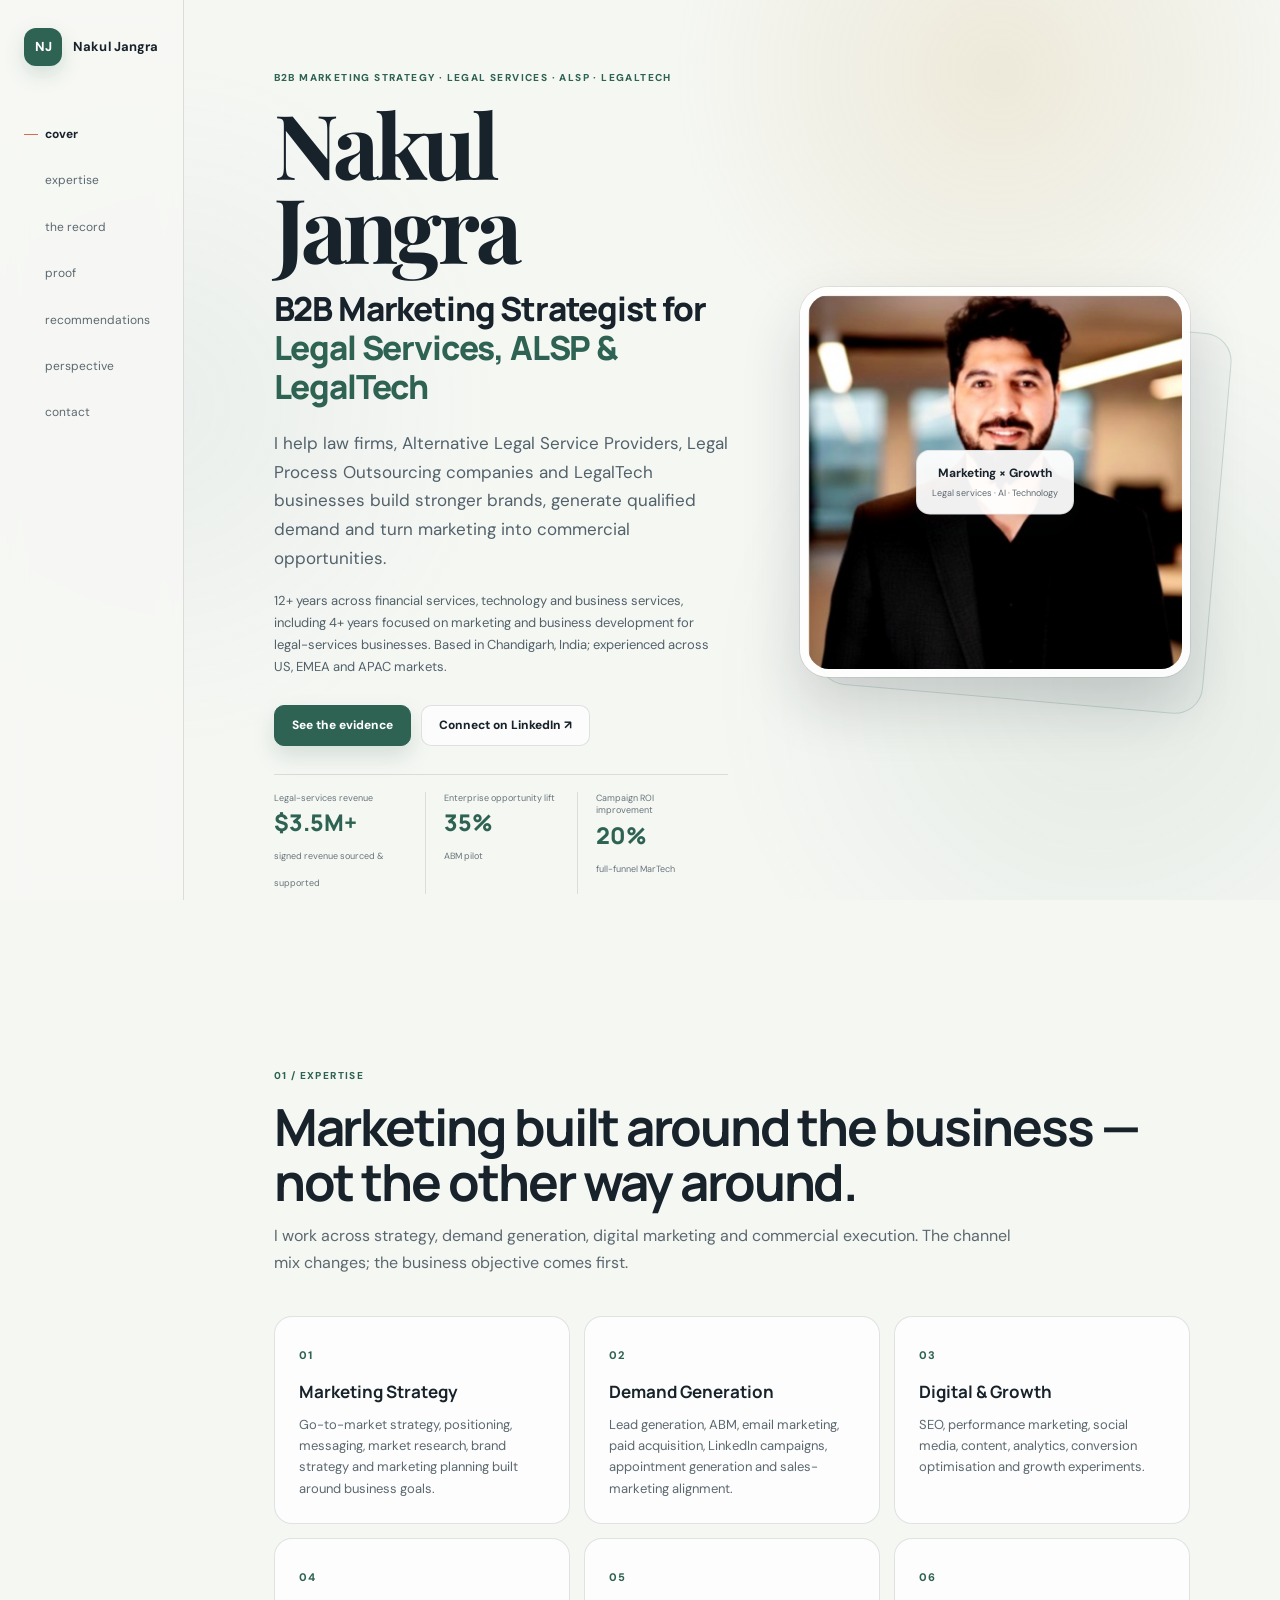
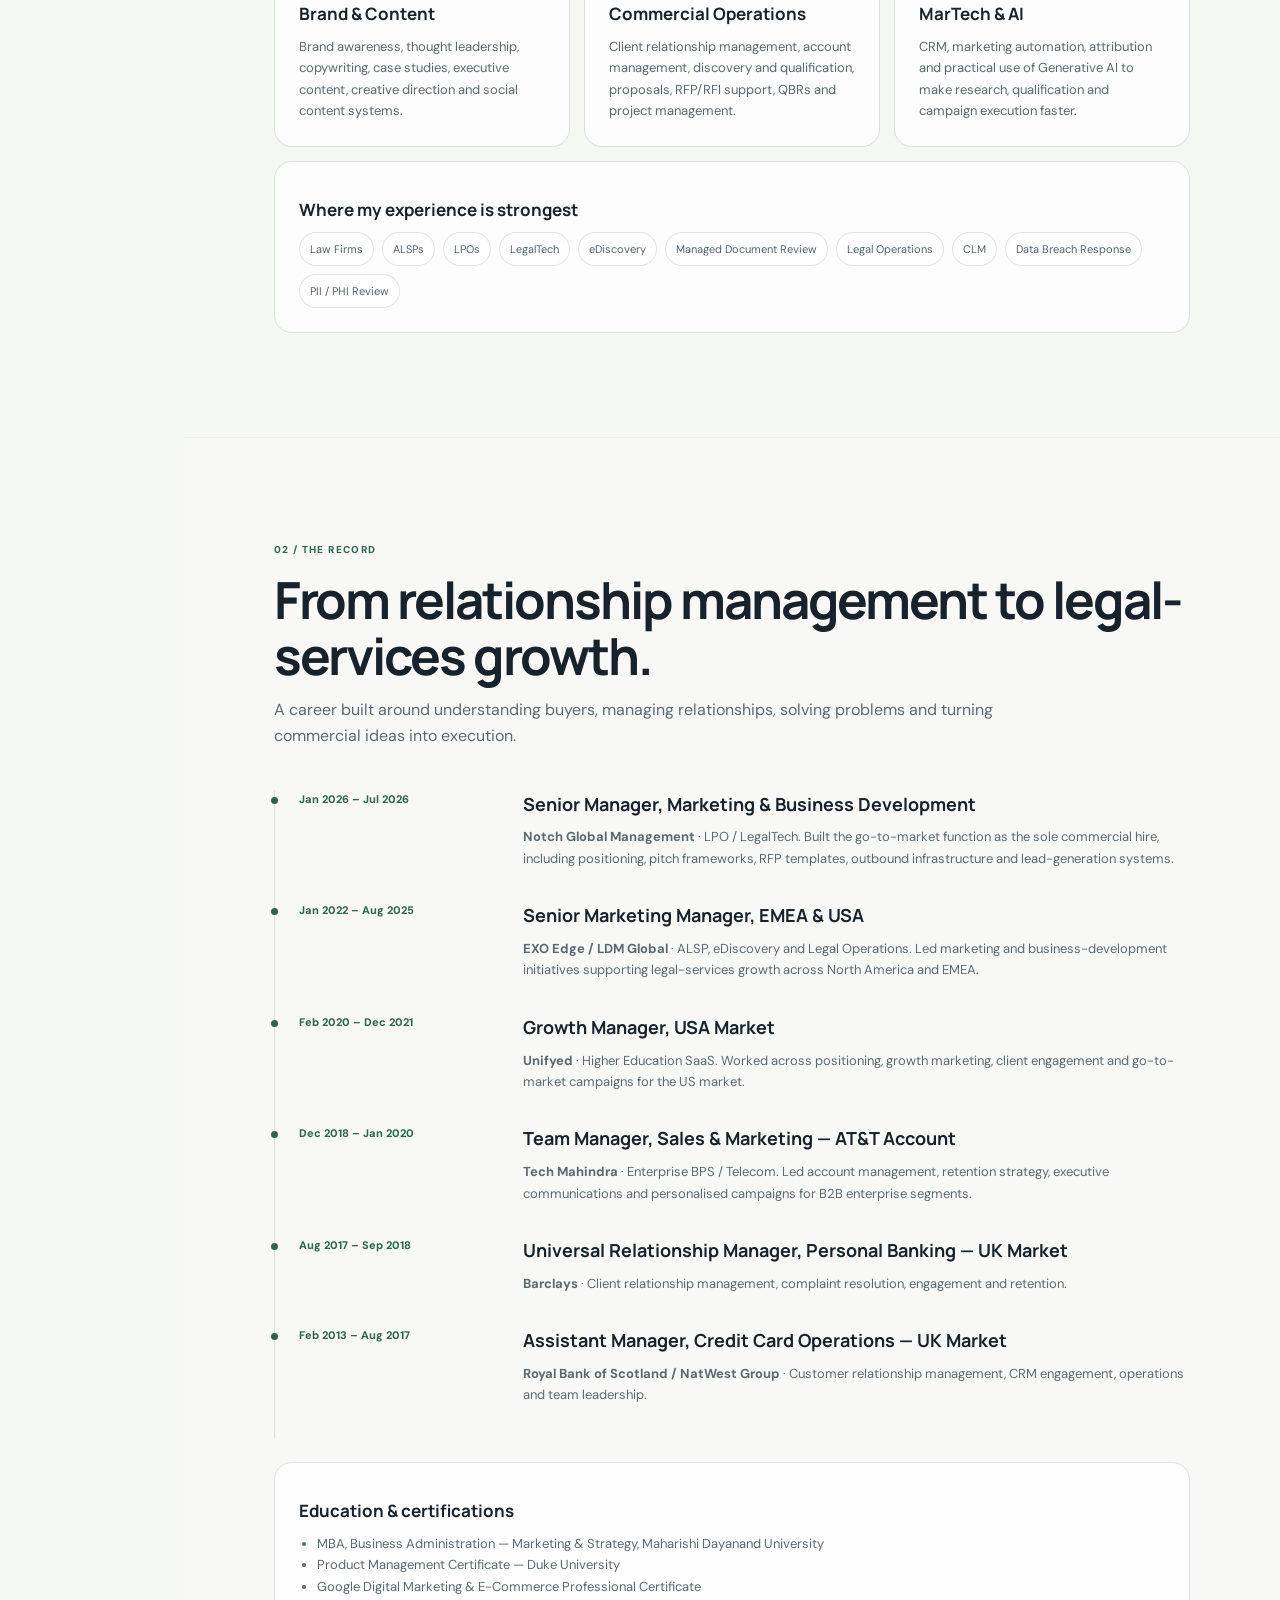
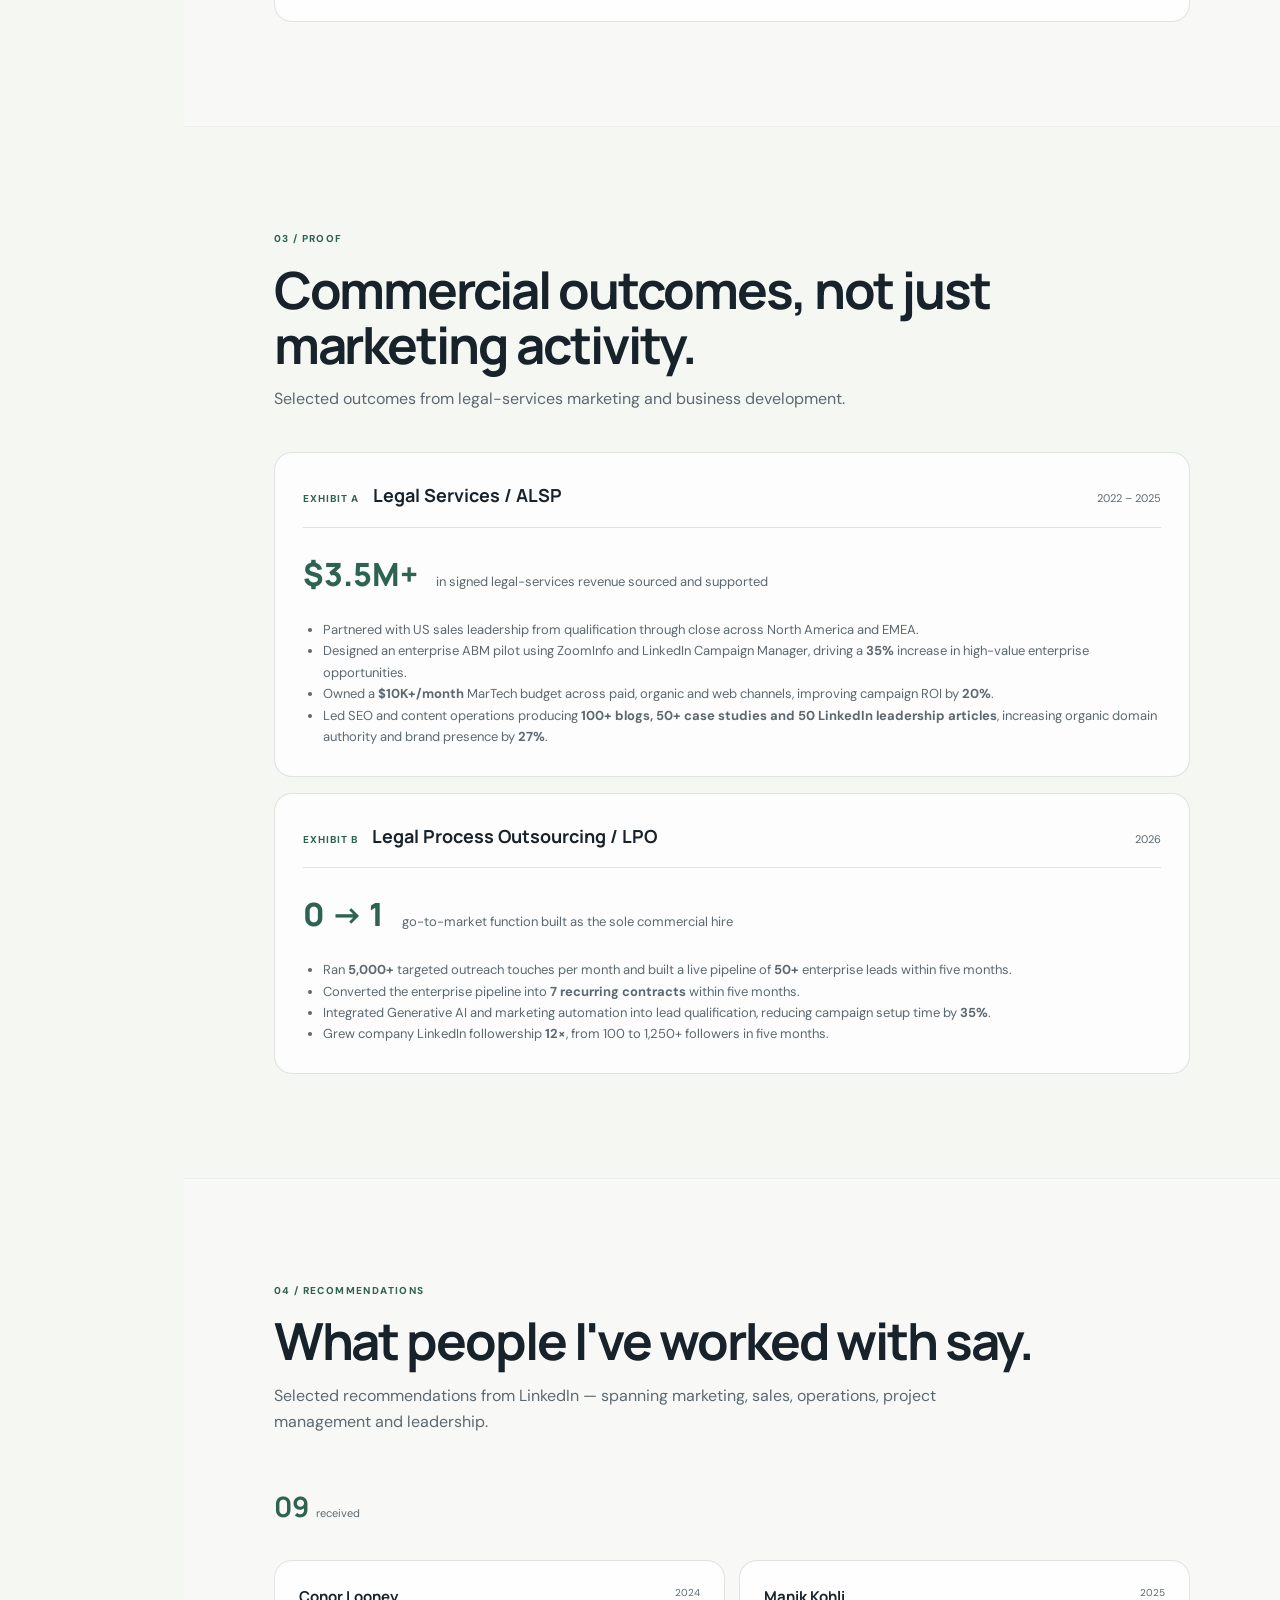
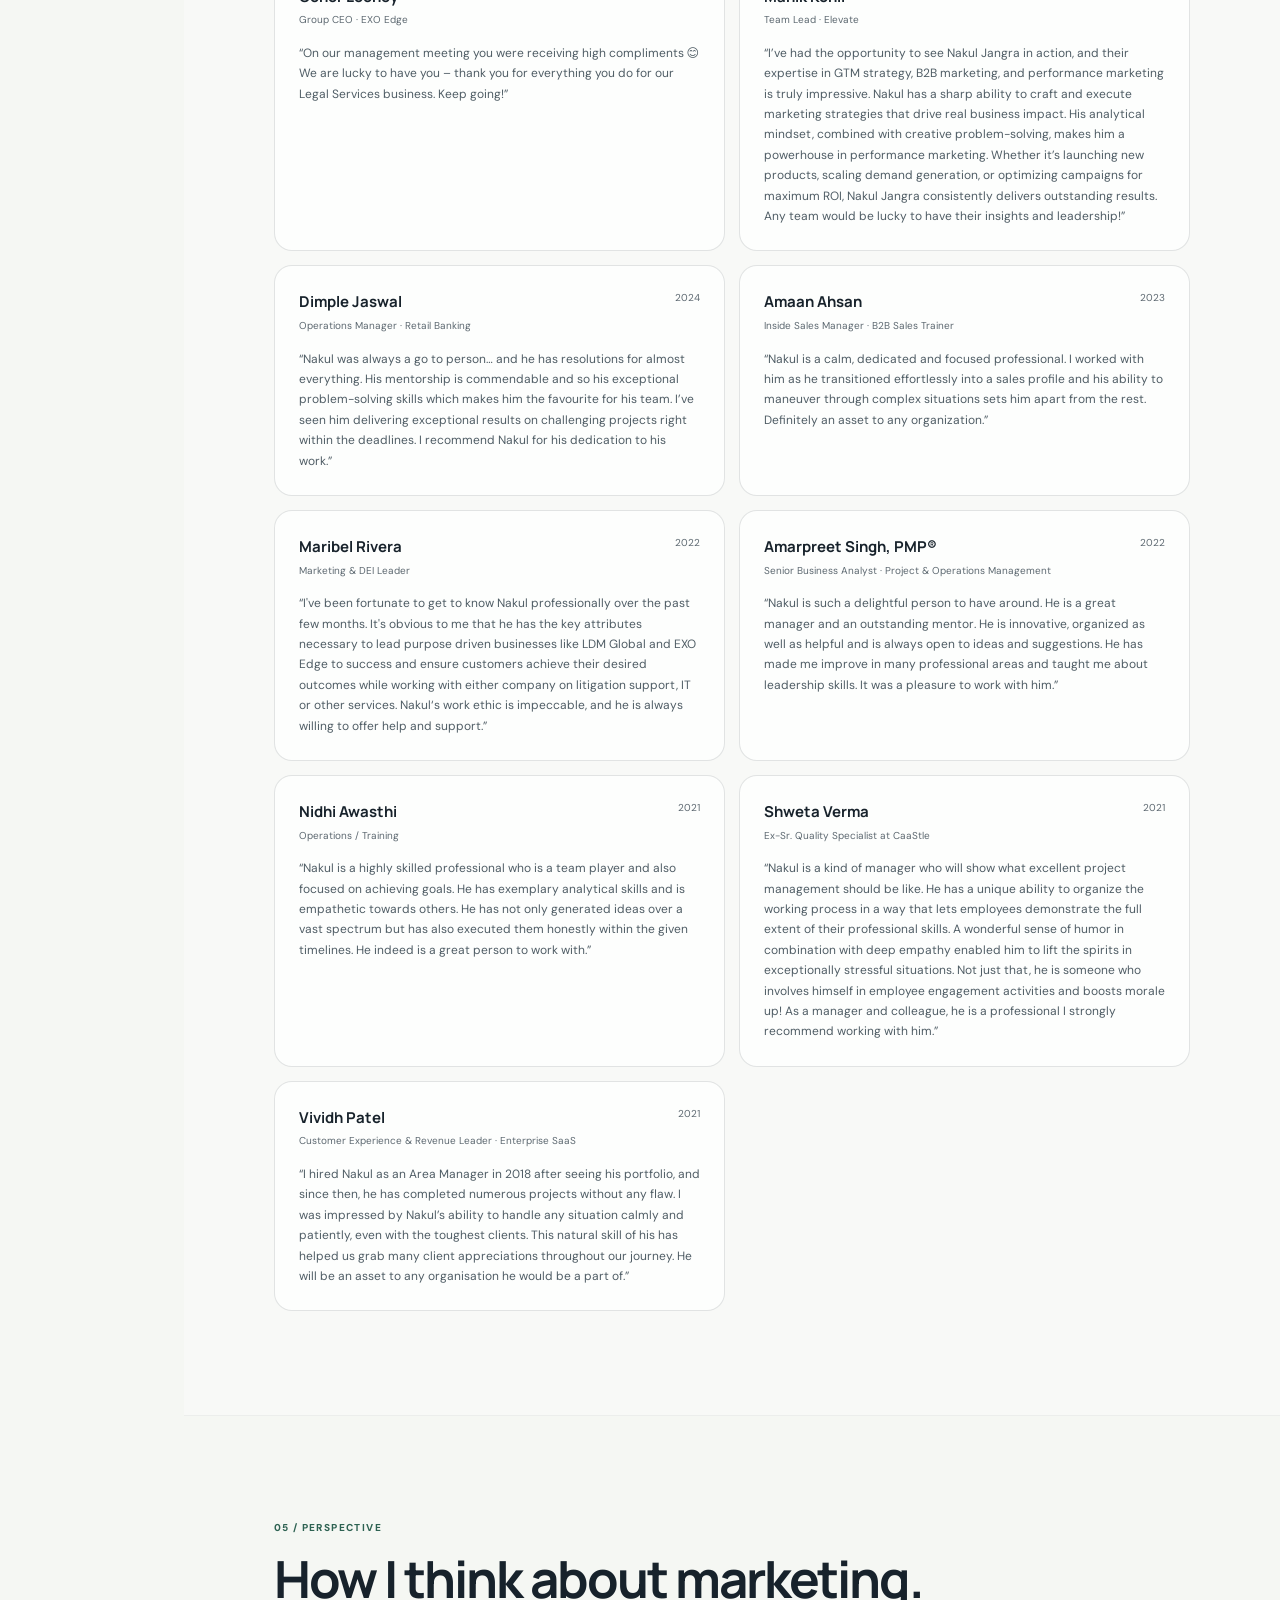
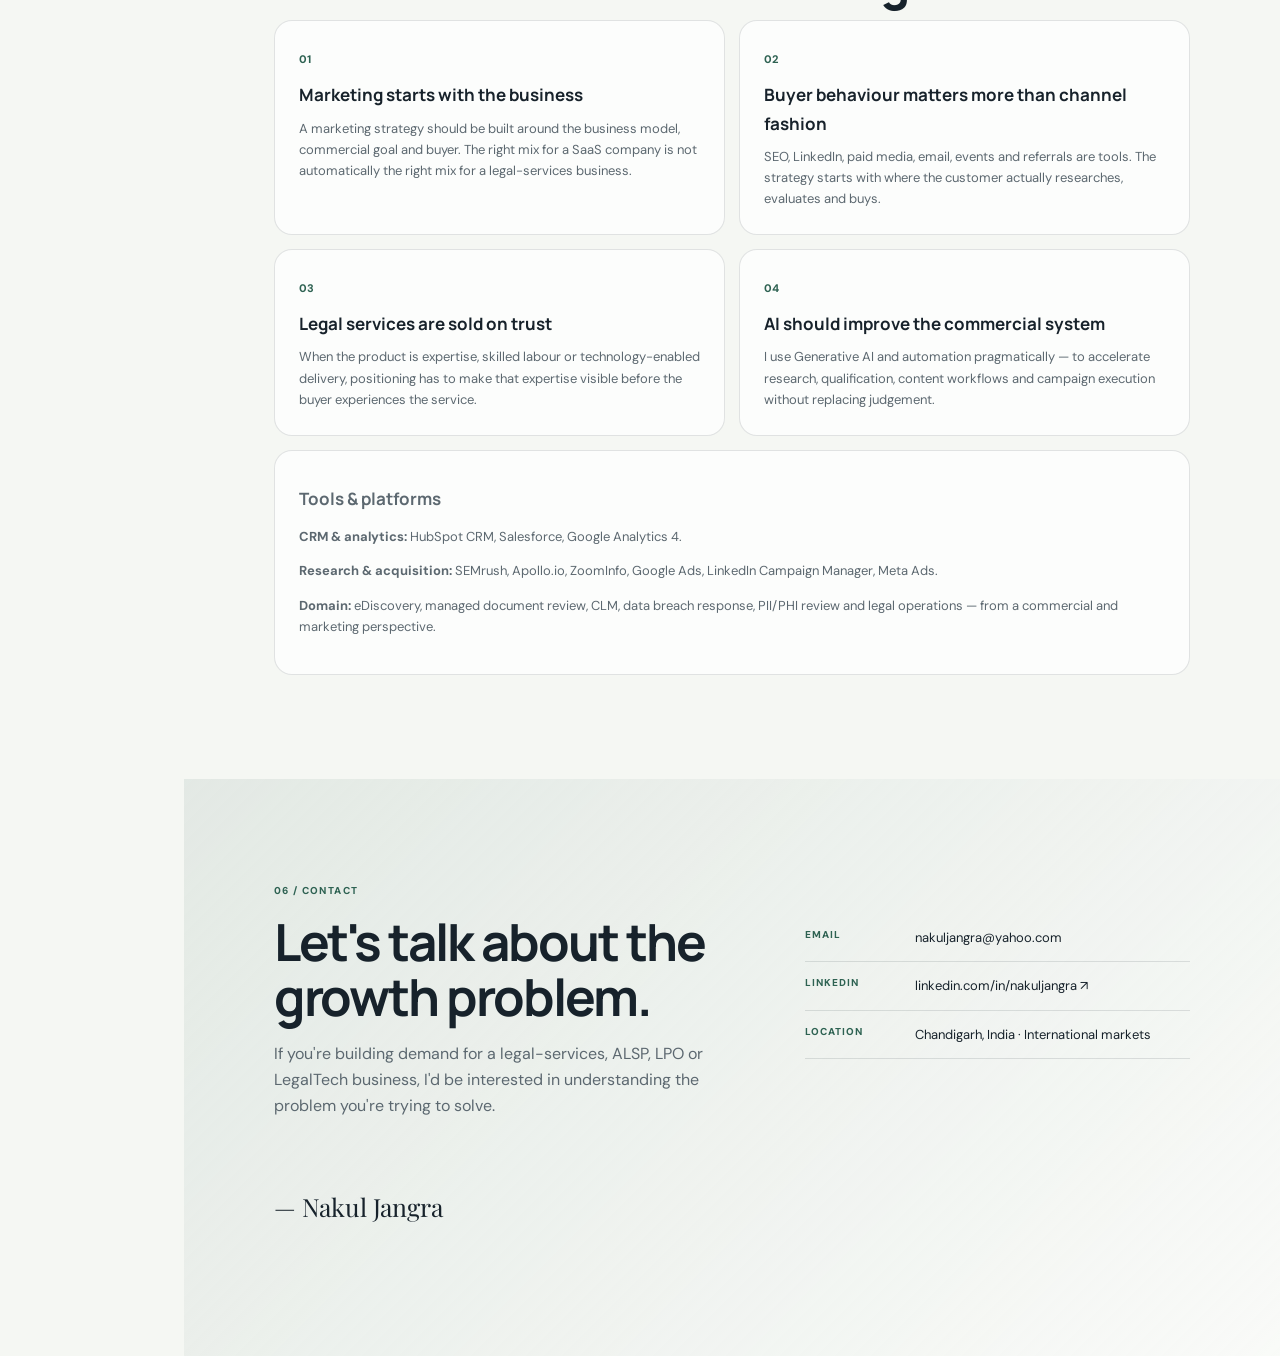
==== commit 86bc855d: "Rename index-polished-final-v2.html to index.html" ====
--- a/index.html
+++ b/index.html
@@ -51,9 +51,9 @@
 .portrait__frame{position:relative;border-radius:28px;padding:8px;background:rgba(255,255,255,.88);box-shadow:0 28px 60px rgba(23,34,43,.16),0 0 0 1px rgba(23,34,43,.08)}
 .hero__portrait img{display:block;width:100%;aspect-ratio:1/1;object-fit:cover;border-radius:21px}
 .portrait__halo{position:absolute;inset:8% -7% -6% 8%;border:1px solid rgba(46,98,82,.18);border-radius:28px;transform:rotate(5deg);z-index:-1;background:rgba(46,98,82,.025)}
-.portrait__badge{position:absolute;left:-28px;bottom:28px;background:rgba(255,255,255,.94);border:1px solid var(--line);border-radius:14px;padding:13px 15px;box-shadow:0 15px 30px rgba(23,34,43,.1);display:grid;gap:2px}
-.portrait__badge strong{font-size:11px}
-.portrait__badge span{font-size:9px;color:var(--muted)}
+.portrait__badge{position:absolute;left:50%;top:50%;transform:translate(-50%,-50%);background:rgba(255,255,255,.94);border:1px solid var(--line);border-radius:14px;padding:13px 15px;box-shadow:0 15px 30px rgba(23,34,43,.1);display:grid;gap:2px}
+.portrait__badge strong{font-size:12px;text-align:center}
+.portrait__badge span{font-size:9px;color:var(--muted);text-align:center}
 .section--tint{background:rgba(255,255,255,.32);border-top:1px solid rgba(23,34,43,.05);border-bottom:1px solid rgba(23,34,43,.05)}
 .col--wide{width:min(100%,var(--max));margin:auto}
 .section-title{font-family:Manrope,sans-serif;font-size:clamp(30px,4vw,52px);line-height:1.08;letter-spacing:-.04em;margin:0 0 14px}
@@ -108,7 +108,7 @@
 .contact__list a{text-decoration:none}
 .signoff{font-family:"Playfair Display",Georgia,serif;font-size:25px;margin-top:50px}
 @media(max-width:1050px){:root{--nav:0px}.index{position:sticky;top:0;width:100%;height:auto;padding:12px 18px;display:flex;align-items:center;justify-content:space-between}.brand{margin:0}.index__list{flex-direction:row;gap:14px;overflow:auto}.index__link{white-space:nowrap}.index__link::before{display:none}main{margin-left:0}.section{padding:80px 5vw}.hero__inner{grid-template-columns:1fr 360px;gap:45px}}
-@media(max-width:760px){.hero{padding-top:55px}.hero__inner{grid-template-columns:1fr;gap:40px}.hero__portrait{justify-self:center;order:2;width:min(100%,390px)}.portrait__badge{left:10px;bottom:18px}.ledger-strip{grid-template-columns:1fr;gap:14px}.ledger-strip__item+ .ledger-strip__item{border-left:0;border-top:1px solid var(--line);padding-left:0;padding-top:14px}.capability-grid,.recommendation-grid,.notes-grid{grid-template-columns:1fr}.timeline li{grid-template-columns:1fr;gap:5px;padding-left:20px}.contact__grid{grid-template-columns:1fr;gap:30px}.exhibit__head{grid-template-columns:1fr;gap:5px}.exhibit__stat{display:block}.exhibit__number{display:block;margin-bottom:7px}.index__list{max-width:62vw}}
+@media(max-width:760px){.hero{padding-top:55px}.hero__inner{grid-template-columns:1fr;gap:40px}.hero__portrait{justify-self:center;order:2;width:min(100%,390px)}.portrait__badge{left:50%;top:50%;transform:translate(-50%,-50%)}.ledger-strip{grid-template-columns:1fr;gap:14px}.ledger-strip__item+ .ledger-strip__item{border-left:0;border-top:1px solid var(--line);padding-left:0;padding-top:14px}.capability-grid,.recommendation-grid,.notes-grid{grid-template-columns:1fr}.timeline li{grid-template-columns:1fr;gap:5px;padding-left:20px}.contact__grid{grid-template-columns:1fr;gap:30px}.exhibit__head{grid-template-columns:1fr;gap:5px}.exhibit__stat{display:block}.exhibit__number{display:block;margin-bottom:7px}.index__list{max-width:62vw}}
 @media(prefers-reduced-motion:reduce){html{scroll-behavior:auto}*{transition:none!important}}
 </style>
 <script type="application/ld+json">{"@context":"https://schema.org","@type":"Person","name":"Nakul Jangra","url":"https://nakuljangra.github.io/","image":"[data-uri]","jobTitle":"B2B Marketing Strategist","description":"B2B Marketing Strategist specialising in legal services, Alternative Legal Service Providers, Legal Process Outsourcing, LegalTech and eDiscovery.","email":"mailto:nakuljangra@yahoo.com","sameAs":["https://www.linkedin.com/in/nakuljangra/"]}</script>
@@ -121,6 +121,7 @@
 <section id="record" class="section section--tint"><div class="col--wide"><p class="section-kicker">02 / The record</p><h2 class="section-title">From relationship management to legal-services growth.</h2><p class="section-intro">A career built around understanding buyers, managing relationships, solving problems and turning commercial ideas into execution.</p><ol class="timeline"><li><div class="timeline__when">Jan 2026 – Jul 2026</div><div class="timeline__what"><h3>Senior Manager, Marketing &amp; Business Development</h3><p><strong>Notch Global Management</strong> · LPO / LegalTech. Built the go-to-market function as the sole commercial hire, including positioning, pitch frameworks, RFP templates, outbound infrastructure and lead-generation systems.</p></div></li><li><div class="timeline__when">Jan 2022 – Aug 2025</div><div class="timeline__what"><h3>Senior Marketing Manager, EMEA &amp; USA</h3><p><strong>EXO Edge / LDM Global</strong> · ALSP, eDiscovery and Legal Operations. Led marketing and business-development initiatives supporting legal-services growth across North America and EMEA.</p></div></li><li><div class="timeline__when">Feb 2020 – Dec 2021</div><div class="timeline__what"><h3>Growth Manager, USA Market</h3><p><strong>Unifyed</strong> · Higher Education SaaS. Worked across positioning, growth marketing, client engagement and go-to-market campaigns for the US market.</p></div></li><li><div class="timeline__when">Dec 2018 – Jan 2020</div><div class="timeline__what"><h3>Team Manager, Sales &amp; Marketing — AT&amp;T Account</h3><p><strong>Tech Mahindra</strong> · Enterprise BPS / Telecom. Led account management, retention strategy, executive communications and personalised campaigns for B2B enterprise segments.</p></div></li><li><div class="timeline__when">Aug 2017 – Sep 2018</div><div class="timeline__what"><h3>Universal Relationship Manager, Personal Banking — UK Market</h3><p><strong>Barclays</strong> · Client relationship management, complaint resolution, engagement and retention.</p></div></li><li><div class="timeline__when">Feb 2013 – Aug 2017</div><div class="timeline__what"><h3>Assistant Manager, Credit Card Operations — UK Market</h3><p><strong>Royal Bank of Scotland / NatWest Group</strong> · Customer relationship management, CRM engagement, operations and team leadership.</p></div></li></ol><div class="credentials"><h3>Education &amp; certifications</h3><ul><li>MBA, Business Administration — Marketing &amp; Strategy, Maharishi Dayanand University</li><li>Product Management Certificate — Duke University</li><li>Google Digital Marketing &amp; E-Commerce Professional Certificate</li></ul></div></div></section>
 <section id="exhibits" class="section"><div class="col--wide"><p class="section-kicker">03 / Proof</p><h2 class="section-title">Commercial outcomes, not just marketing activity.</h2><p class="section-intro">Selected outcomes from legal-services marketing and business development.</p><article class="exhibit" id="proof"><div class="exhibit__head"><span class="exhibit__label">Exhibit A</span><h3>Legal Services / ALSP</h3><span class="exhibit__when">2022 – 2025</span></div><div class="exhibit__stat"><span class="exhibit__number">$3.5M+</span><span>in signed legal-services revenue sourced and supported</span></div><ul><li>Partnered with US sales leadership from qualification through close across North America and EMEA.</li><li>Designed an enterprise ABM pilot using ZoomInfo and LinkedIn Campaign Manager, driving a <strong>35%</strong> increase in high-value enterprise opportunities.</li><li>Owned a <strong>$10K+/month</strong> MarTech budget across paid, organic and web channels, improving campaign ROI by <strong>20%</strong>.</li><li>Led SEO and content operations producing <strong>100+ blogs, 50+ case studies and 50 LinkedIn leadership articles</strong>, increasing organic domain authority and brand presence by <strong>27%</strong>.</li></ul></article><article class="exhibit"><div class="exhibit__head"><span class="exhibit__label">Exhibit B</span><h3>Legal Process Outsourcing / LPO</h3><span class="exhibit__when">2026</span></div><div class="exhibit__stat"><span class="exhibit__number">0 → 1</span><span>go-to-market function built as the sole commercial hire</span></div><ul><li>Ran <strong>5,000+</strong> targeted outreach touches per month and built a live pipeline of <strong>50+</strong> enterprise leads within five months.</li><li>Converted the enterprise pipeline into <strong>7 recurring contracts</strong> within five months.</li><li>Integrated Generative AI and marketing automation into lead qualification, reducing campaign setup time by <strong>35%</strong>.</li><li>Grew company LinkedIn followership <strong>12×</strong>, from 100 to 1,250+ followers in five months.</li></ul></article></div></section>
 <section id="recommendations" class="section section--tint"><div class="col--wide"><p class="section-kicker">04 / Recommendations</p><div class="recommendations__heading"><h2 class="section-title">What people I've worked with say.</h2><p class="section-intro">Selected recommendations from LinkedIn — spanning marketing, sales, operations, project management and leadership.</p><div class="rec-count"><strong>09</strong><span>received</span></div></div><div class="recommendation-grid">
+<article class="recommendation"><div class="rec-top"><div><h3>Conor Looney</h3><p>Group CEO · EXO Edge</p></div><span>2024</span></div><blockquote>“On our management meeting you were receiving high compliments 😊 We are lucky to have you – thank you for everything you do for our Legal Services business. Keep going!”</blockquote></article>
 <article class="recommendation"><div class="rec-top"><div><h3>Manik Kohli</h3><p>Team Lead · Elevate</p></div><span>2025</span></div><blockquote>“I’ve had the opportunity to see Nakul Jangra in action, and their expertise in GTM strategy, B2B marketing, and performance marketing is truly impressive. Nakul has a sharp ability to craft and execute marketing strategies that drive real business impact. His analytical mindset, combined with creative problem-solving, makes him a powerhouse in performance marketing. Whether it’s launching new products, scaling demand generation, or optimizing campaigns for maximum ROI, Nakul Jangra consistently delivers outstanding results. Any team would be lucky to have their insights and leadership!”</blockquote></article>
 <article class="recommendation"><div class="rec-top"><div><h3>Dimple Jaswal</h3><p>Operations Manager · Retail Banking</p></div><span>2024</span></div><blockquote>“Nakul was always a go to person… and he has resolutions for almost everything. His mentorship is commendable and so his exceptional problem-solving skills which makes him the favourite for his team. I’ve seen him delivering exceptional results on challenging projects right within the deadlines. I recommend Nakul for his dedication to his work.”</blockquote></article>
 <article class="recommendation"><div class="rec-top"><div><h3>Amaan Ahsan</h3><p>Inside Sales Manager · B2B Sales Trainer</p></div><span>2023</span></div><blockquote>“Nakul is a calm, dedicated and focused professional. I worked with him as he transitioned effortlessly into a sales profile and his ability to maneuver through complex situations sets him apart from the rest. Definitely an asset to any organization.”</blockquote></article>
@@ -129,7 +130,6 @@
 <article class="recommendation"><div class="rec-top"><div><h3>Nidhi Awasthi</h3><p>Operations / Training</p></div><span>2021</span></div><blockquote>“Nakul is a highly skilled professional who is a team player and also focused on achieving goals. He has exemplary analytical skills and is empathetic towards others. He has not only generated ideas over a vast spectrum but has also executed them honestly within the given timelines. He indeed is a great person to work with.”</blockquote></article>
 <article class="recommendation"><div class="rec-top"><div><h3>Shweta Verma</h3><p>Ex-Sr. Quality Specialist at CaaStle</p></div><span>2021</span></div><blockquote>“Nakul is a kind of manager who will show what excellent project management should be like. He has a unique ability to organize the working process in a way that lets employees demonstrate the full extent of their professional skills. A wonderful sense of humor in combination with deep empathy enabled him to lift the spirits in exceptionally stressful situations. Not just that, he is someone who involves himself in employee engagement activities and boosts morale up! As a manager and colleague, he is a professional I strongly recommend working with him.”</blockquote></article>
 <article class="recommendation"><div class="rec-top"><div><h3>Vividh Patel</h3><p>Customer Experience &amp; Revenue Leader · Enterprise SaaS</p></div><span>2021</span></div><blockquote>“I hired Nakul as an Area Manager in 2018 after seeing his portfolio, and since then, he has completed numerous projects without any flaw. I was impressed by Nakul’s ability to handle any situation calmly and patiently, even with the toughest clients. This natural skill of his has helped us grab many client appreciations throughout our journey. He will be an asset to any organisation he would be a part of.”</blockquote></article>
-<article class="recommendation"><div class="rec-top"><div><h3>Conor Looney</h3><p>Group CEO · EXO Edge</p></div><span>2024</span></div><blockquote>“On our management meeting you were receiving high compliments 😊 We are lucky to have you – thank you for everything you do for our Legal Services business. Keep going!”</blockquote></article>
 </div></div></section>
 <section id="notes" class="section"><div class="col--wide"><p class="section-kicker">05 / Perspective</p><h2 class="section-title">How I think about marketing.</h2><div class="notes-grid"><article><span>01</span><h3>Marketing starts with the business</h3><p>A marketing strategy should be built around the business model, commercial goal and buyer. The right mix for a SaaS company is not automatically the right mix for a legal-services business.</p></article><article><span>02</span><h3>Buyer behaviour matters more than channel fashion</h3><p>SEO, LinkedIn, paid media, email, events and referrals are tools. The strategy starts with where the customer actually researches, evaluates and buys.</p></article><article><span>03</span><h3>Legal services are sold on trust</h3><p>When the product is expertise, skilled labour or technology-enabled delivery, positioning has to make that expertise visible before the buyer experiences the service.</p></article><article><span>04</span><h3>AI should improve the commercial system</h3><p>I use Generative AI and automation pragmatically — to accelerate research, qualification, content workflows and campaign execution without replacing judgement.</p></article></div><div class="skills"><h3>Tools &amp; platforms</h3><p><strong>CRM &amp; analytics:</strong> HubSpot CRM, Salesforce, Google Analytics 4.</p><p><strong>Research &amp; acquisition:</strong> SEMrush, Apollo.io, ZoomInfo, Google Ads, LinkedIn Campaign Manager, Meta Ads.</p><p><strong>Domain:</strong> eDiscovery, managed document review, CLM, data breach response, PII/PHI review and legal operations — from a commercial and marketing perspective.</p></div></div></section>
 <section id="contact" class="section contact"><div class="col--wide"><p class="section-kicker">06 / Contact</p><div class="contact__grid"><div><h2 class="section-title">Let's talk about the growth problem.</h2><p class="contact__lead">If you're building demand for a legal-services, ALSP, LPO or LegalTech business, I'd be interested in understanding the problem you're trying to solve.</p></div><dl class="contact__list"><div><dt>Email</dt><dd><a href="mailto:nakuljangra@yahoo.com">nakuljangra@yahoo.com</a></dd></div><div><dt>LinkedIn</dt><dd><a href="https://www.linkedin.com/in/nakuljangra/" target="_blank" rel="noopener">linkedin.com/in/nakuljangra ↗</a></dd></div><div><dt>Location</dt><dd>Chandigarh, India · International markets</dd></div></dl></div><p class="signoff">— Nakul Jangra</p></div></section>
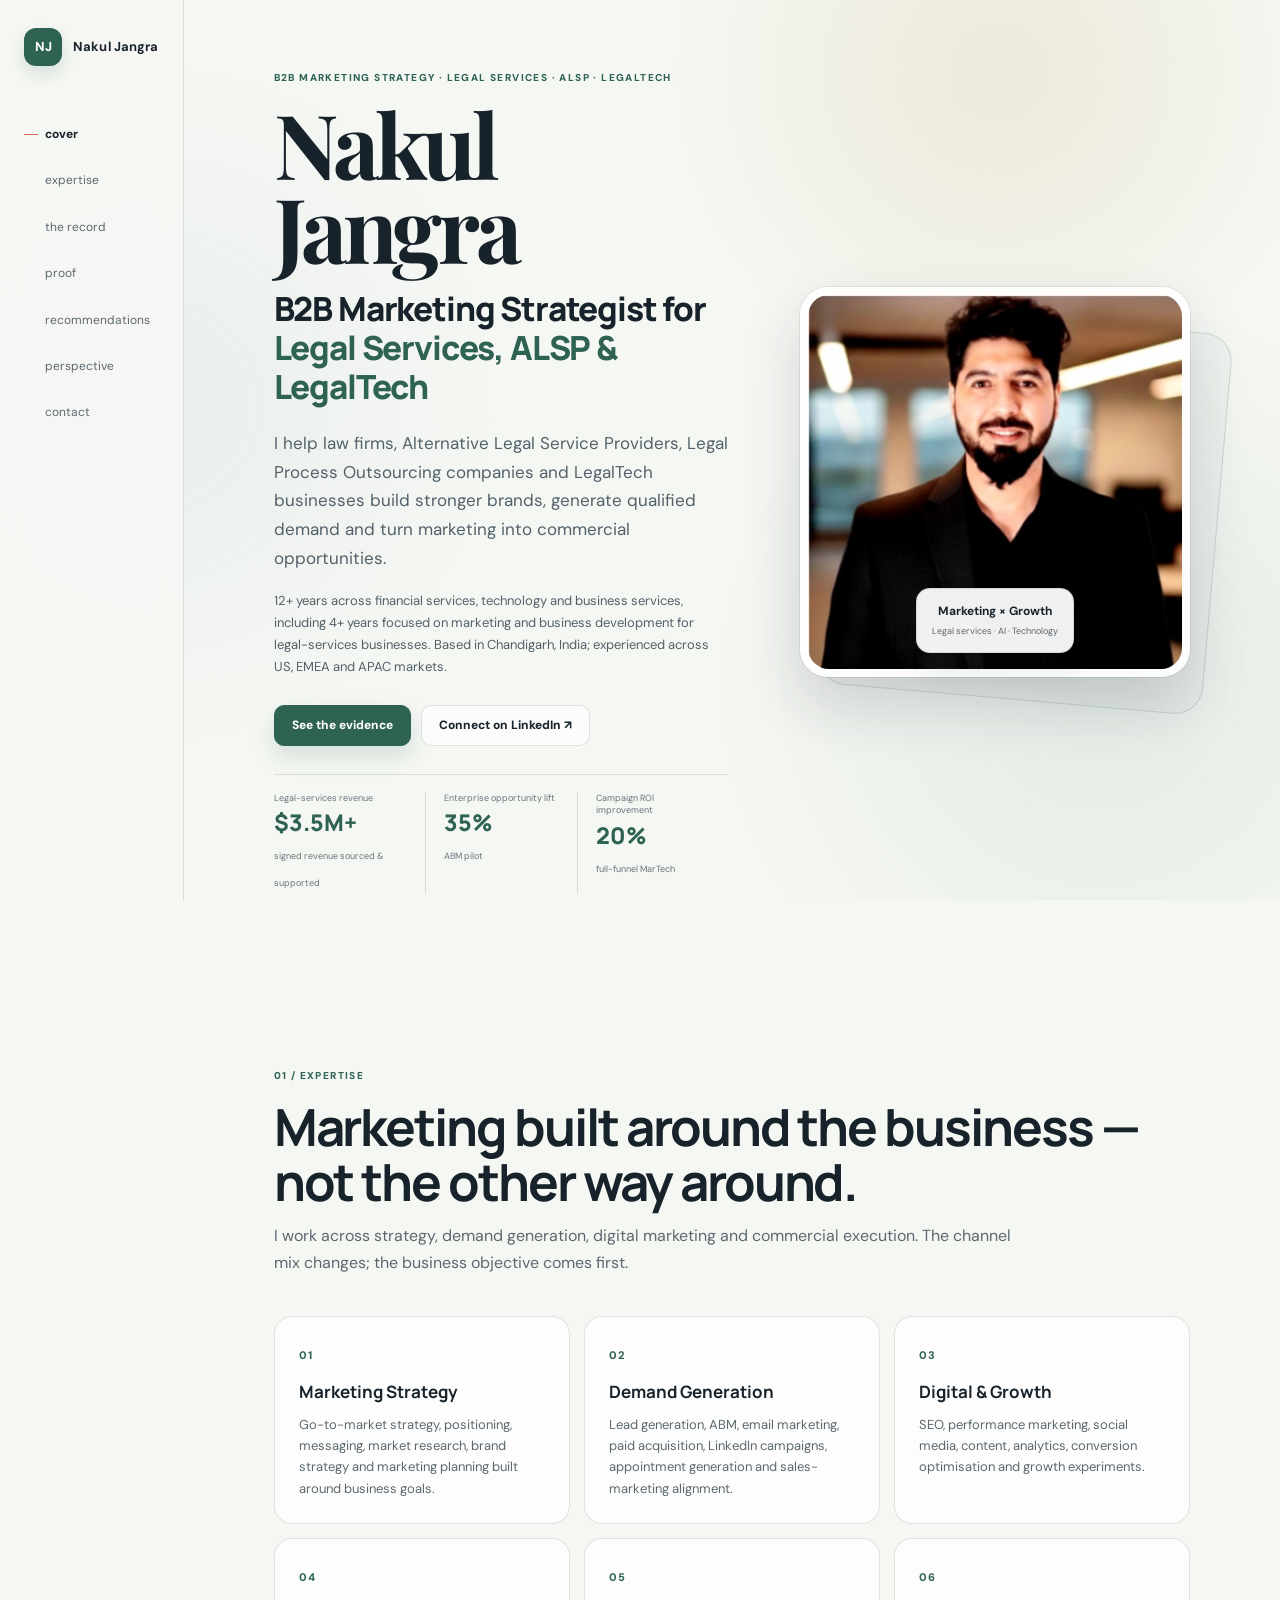
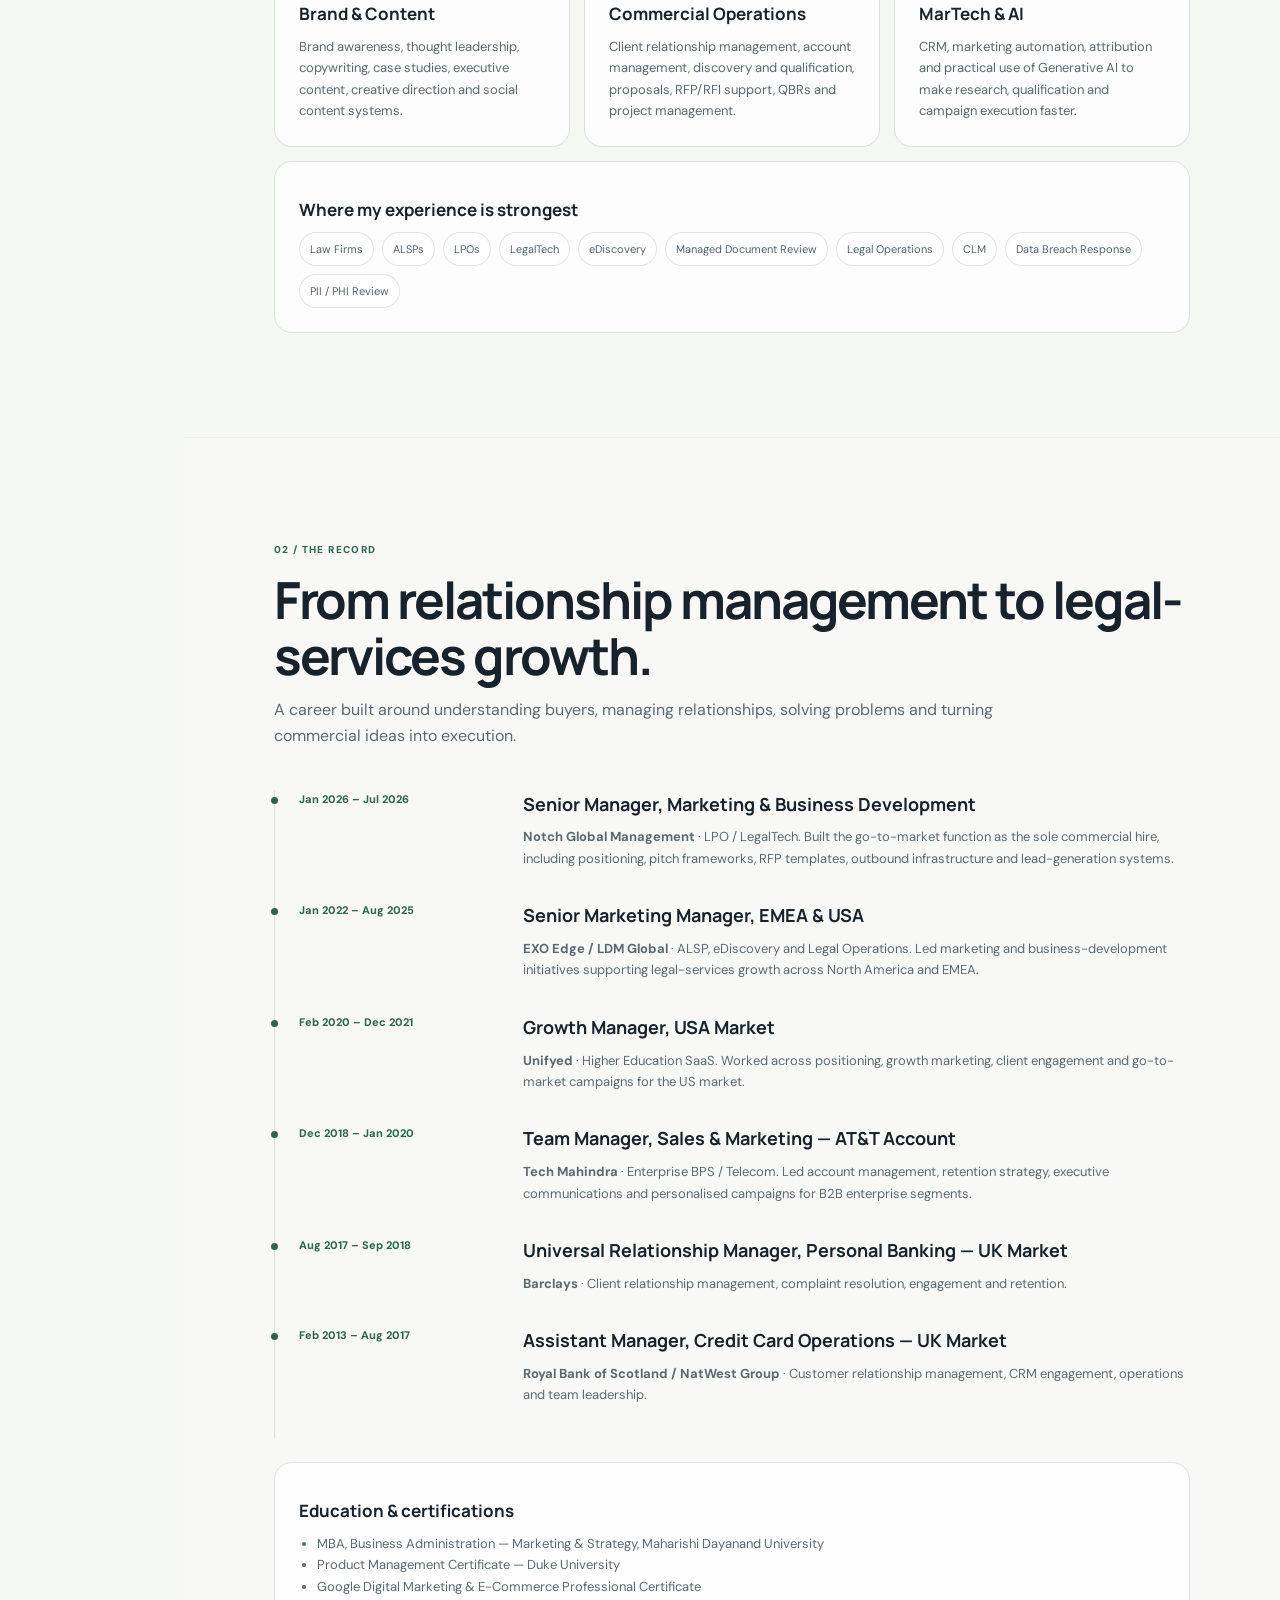
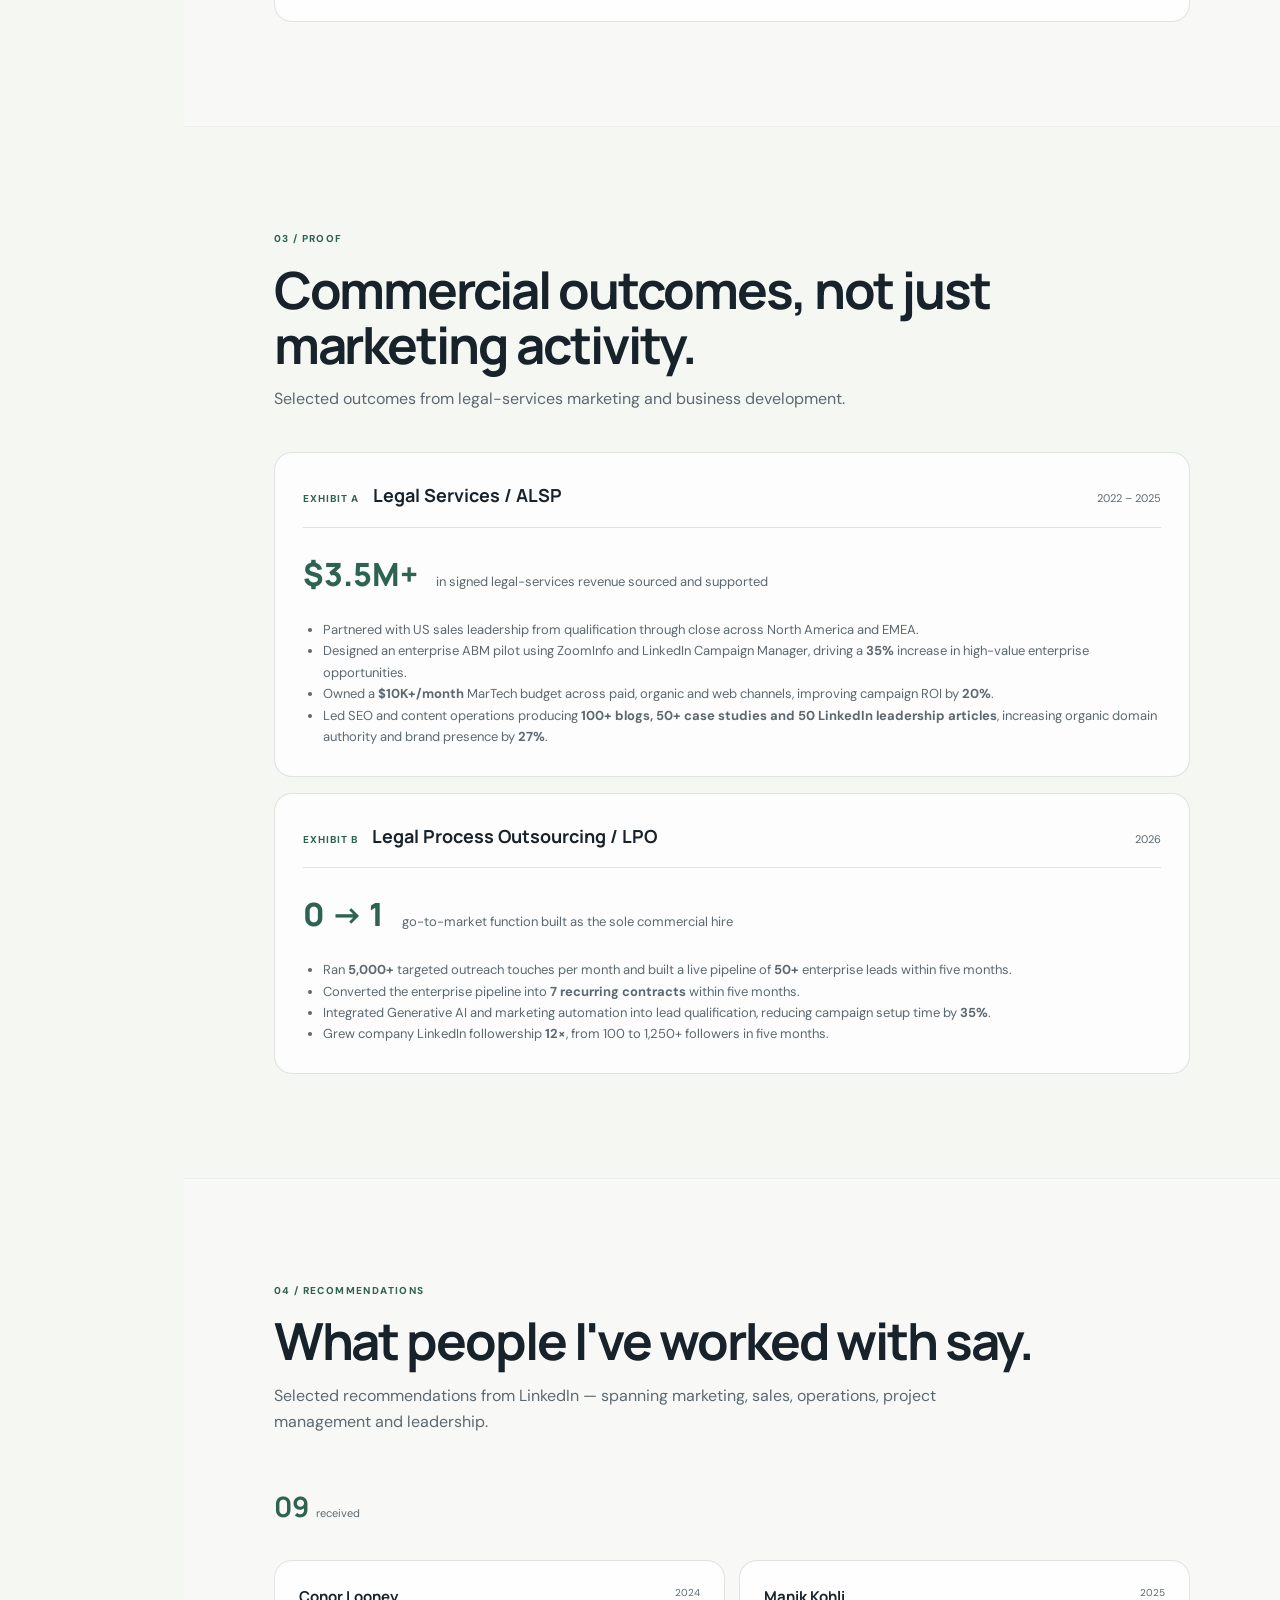
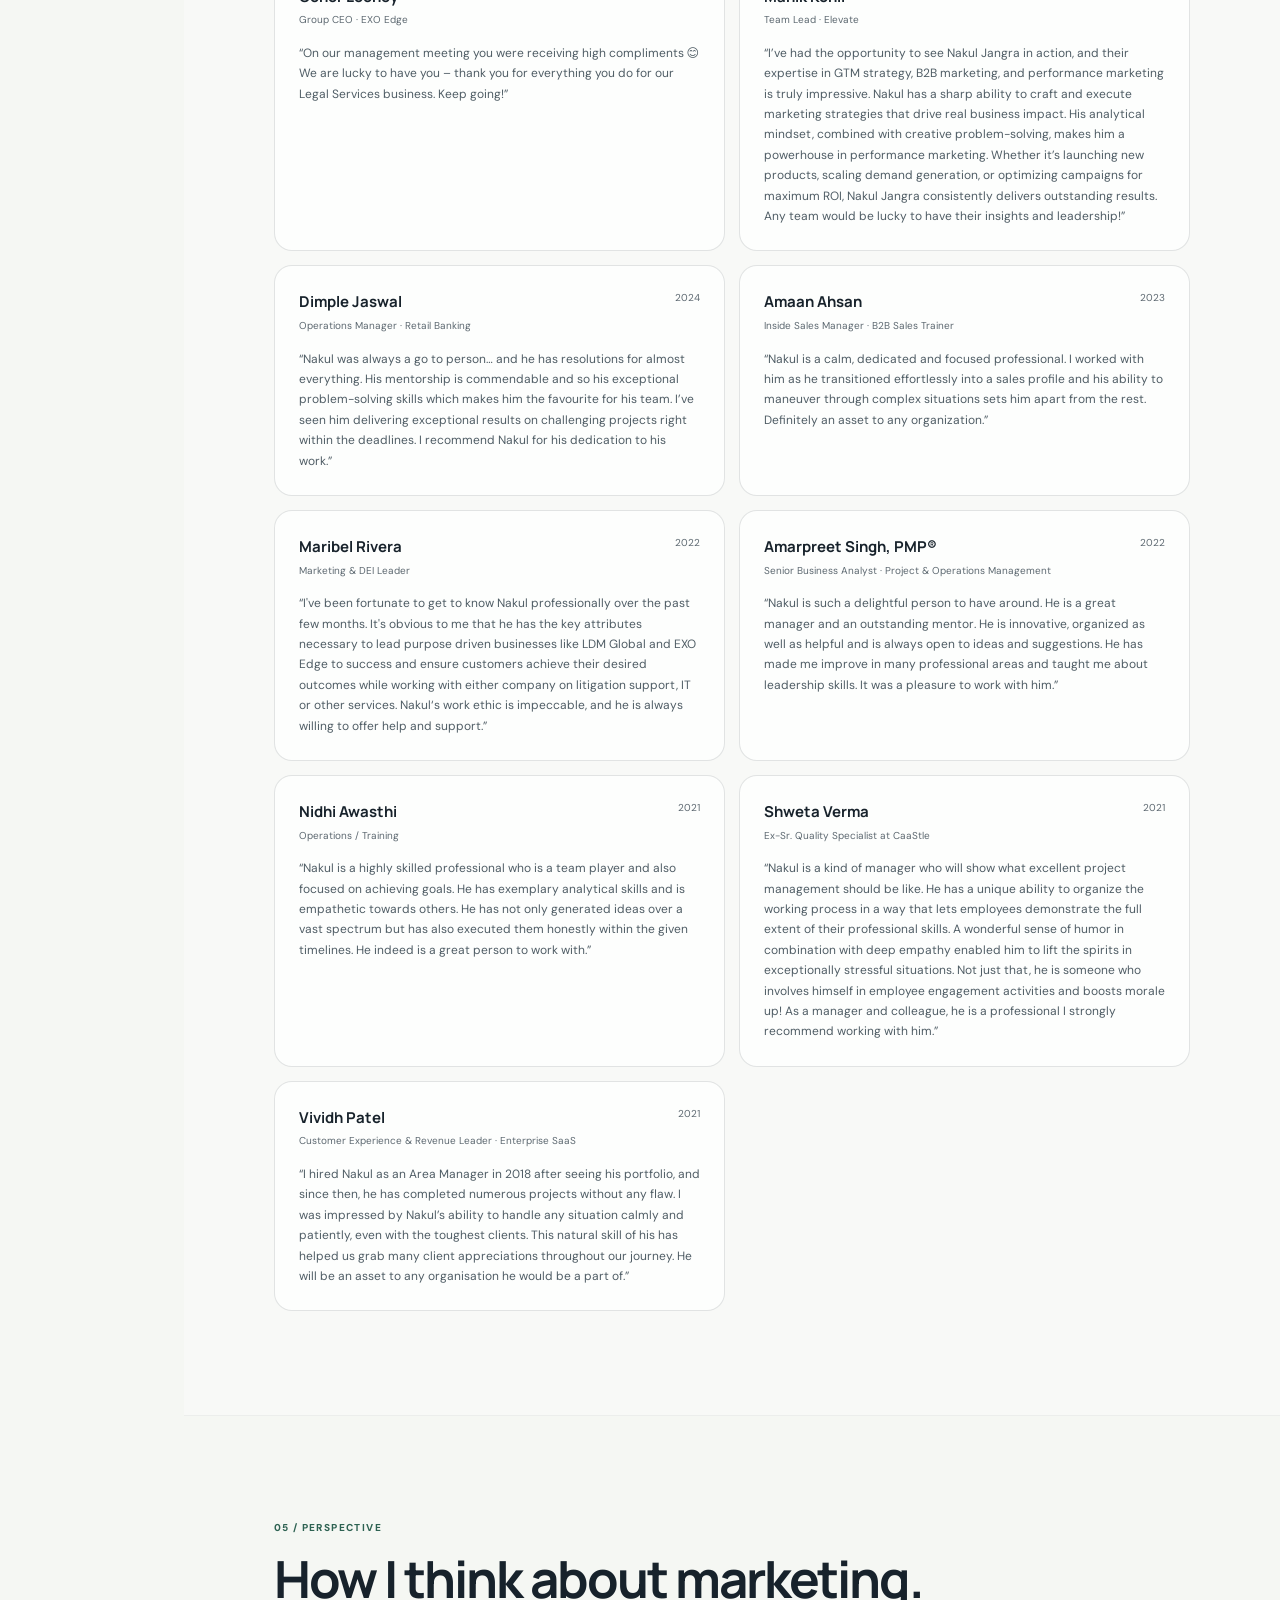
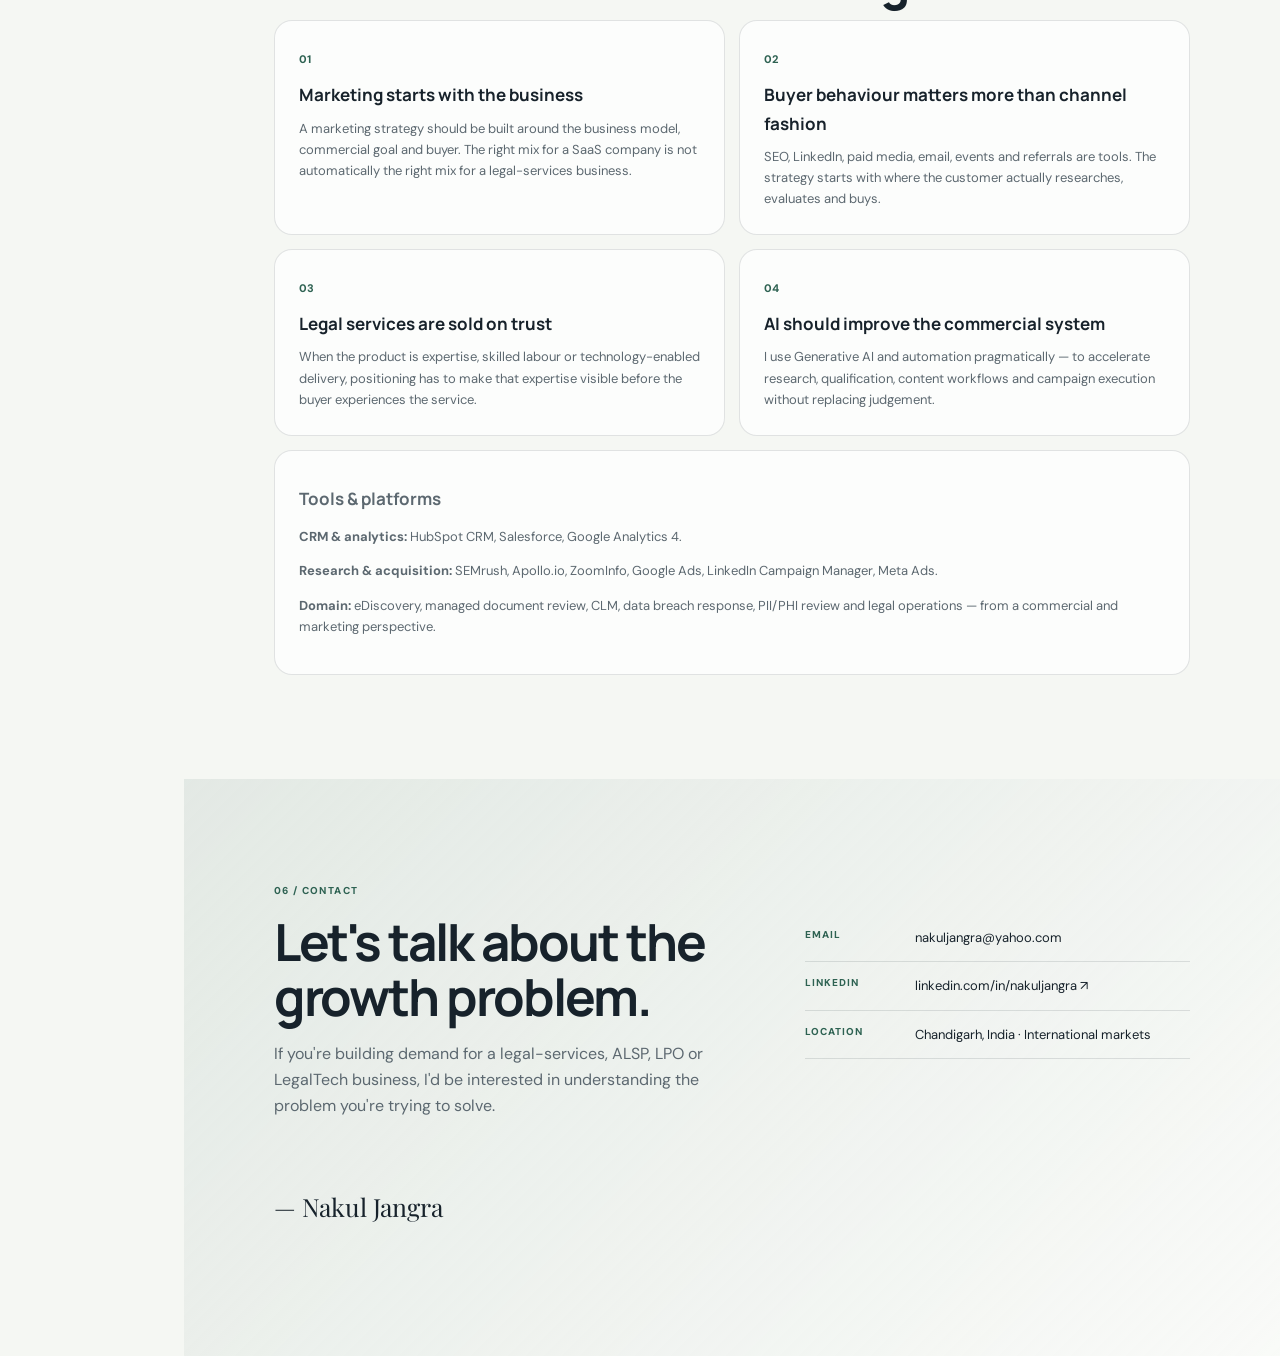
==== commit 5472112c: "Update index.html" ====
--- a/index.html
+++ b/index.html
@@ -51,7 +51,7 @@
 .portrait__frame{position:relative;border-radius:28px;padding:8px;background:rgba(255,255,255,.88);box-shadow:0 28px 60px rgba(23,34,43,.16),0 0 0 1px rgba(23,34,43,.08)}
 .hero__portrait img{display:block;width:100%;aspect-ratio:1/1;object-fit:cover;border-radius:21px}
 .portrait__halo{position:absolute;inset:8% -7% -6% 8%;border:1px solid rgba(46,98,82,.18);border-radius:28px;transform:rotate(5deg);z-index:-1;background:rgba(46,98,82,.025)}
-.portrait__badge{position:absolute;left:50%;top:50%;transform:translate(-50%,-50%);background:rgba(255,255,255,.94);border:1px solid var(--line);border-radius:14px;padding:13px 15px;box-shadow:0 15px 30px rgba(23,34,43,.1);display:grid;gap:2px}
+.portrait__badge{position:absolute;left:50%;bottom:24px;transform:translateX(-50%);background:rgba(255,255,255,.94);border:1px solid var(--line);border-radius:14px;padding:13px 15px;box-shadow:0 15px 30px rgba(23,34,43,.1);display:grid;gap:2px}
 .portrait__badge strong{font-size:12px;text-align:center}
 .portrait__badge span{font-size:9px;color:var(--muted);text-align:center}
 .section--tint{background:rgba(255,255,255,.32);border-top:1px solid rgba(23,34,43,.05);border-bottom:1px solid rgba(23,34,43,.05)}
